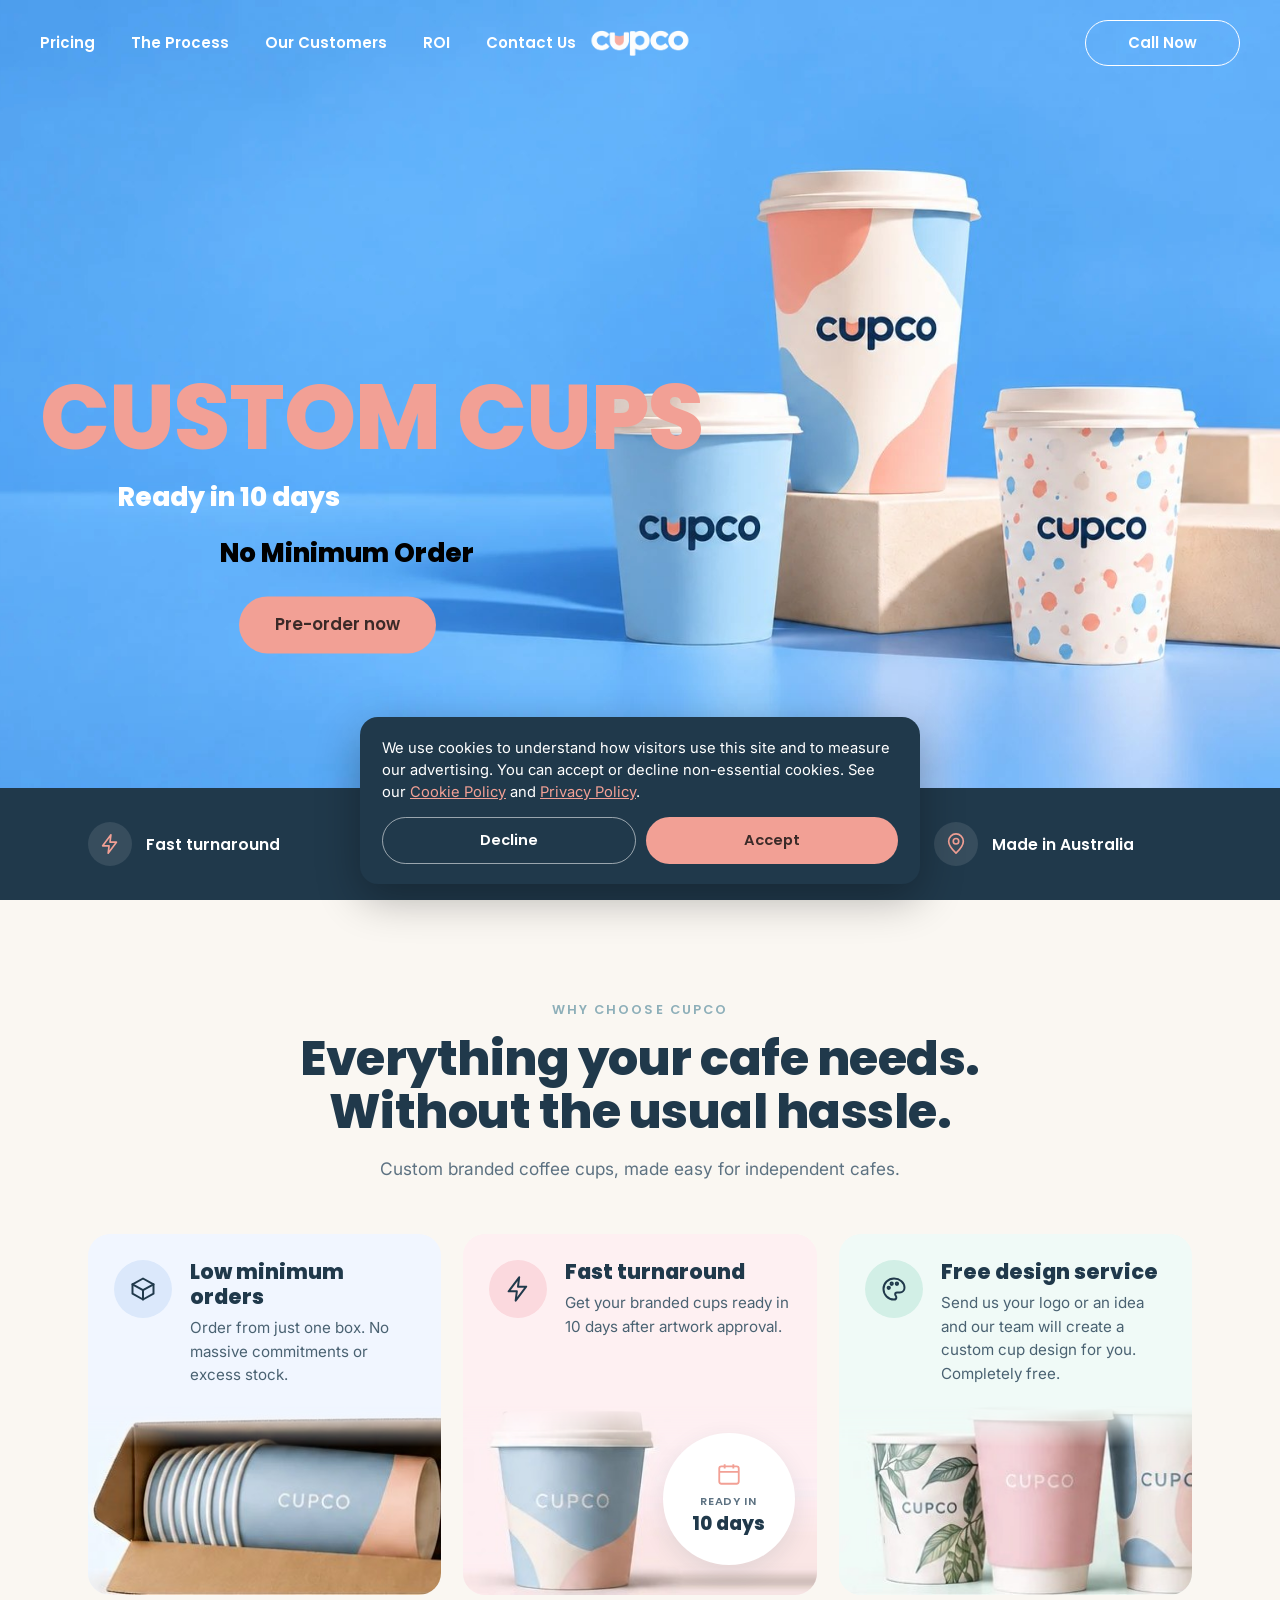
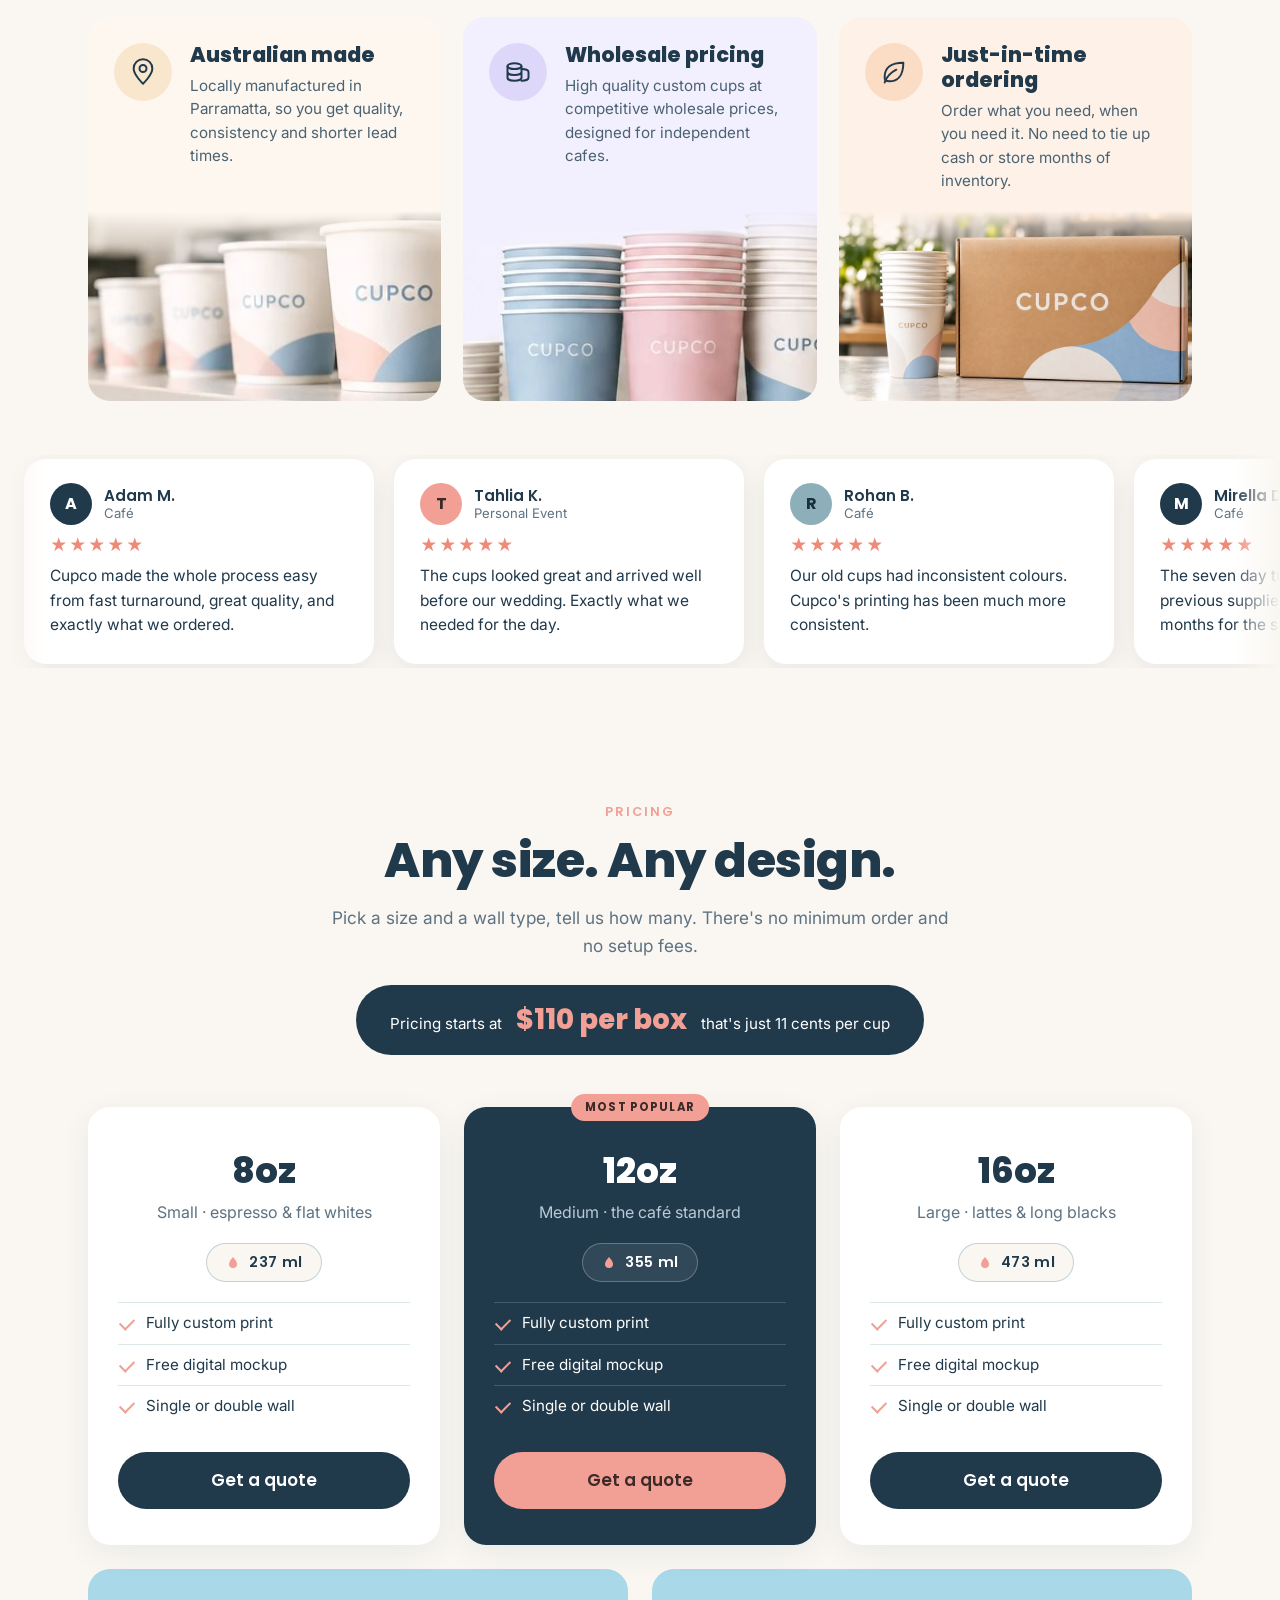
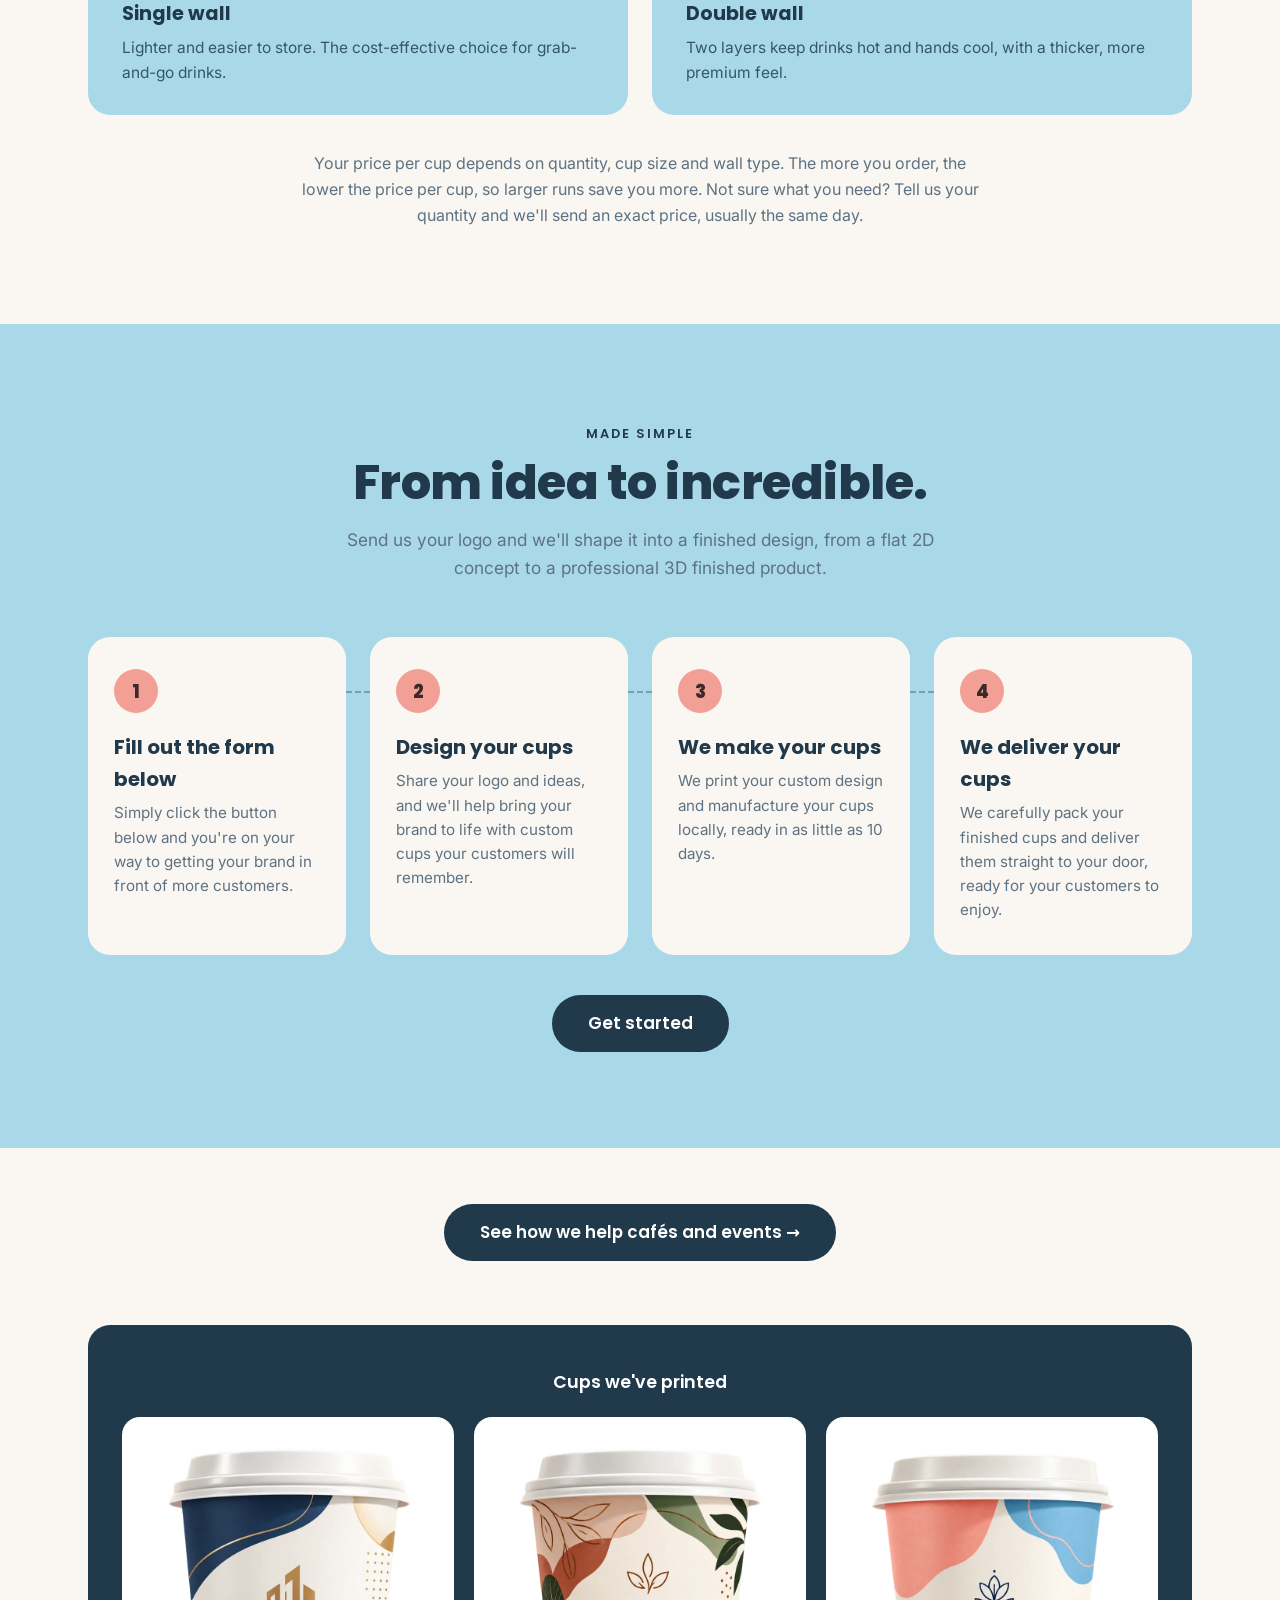
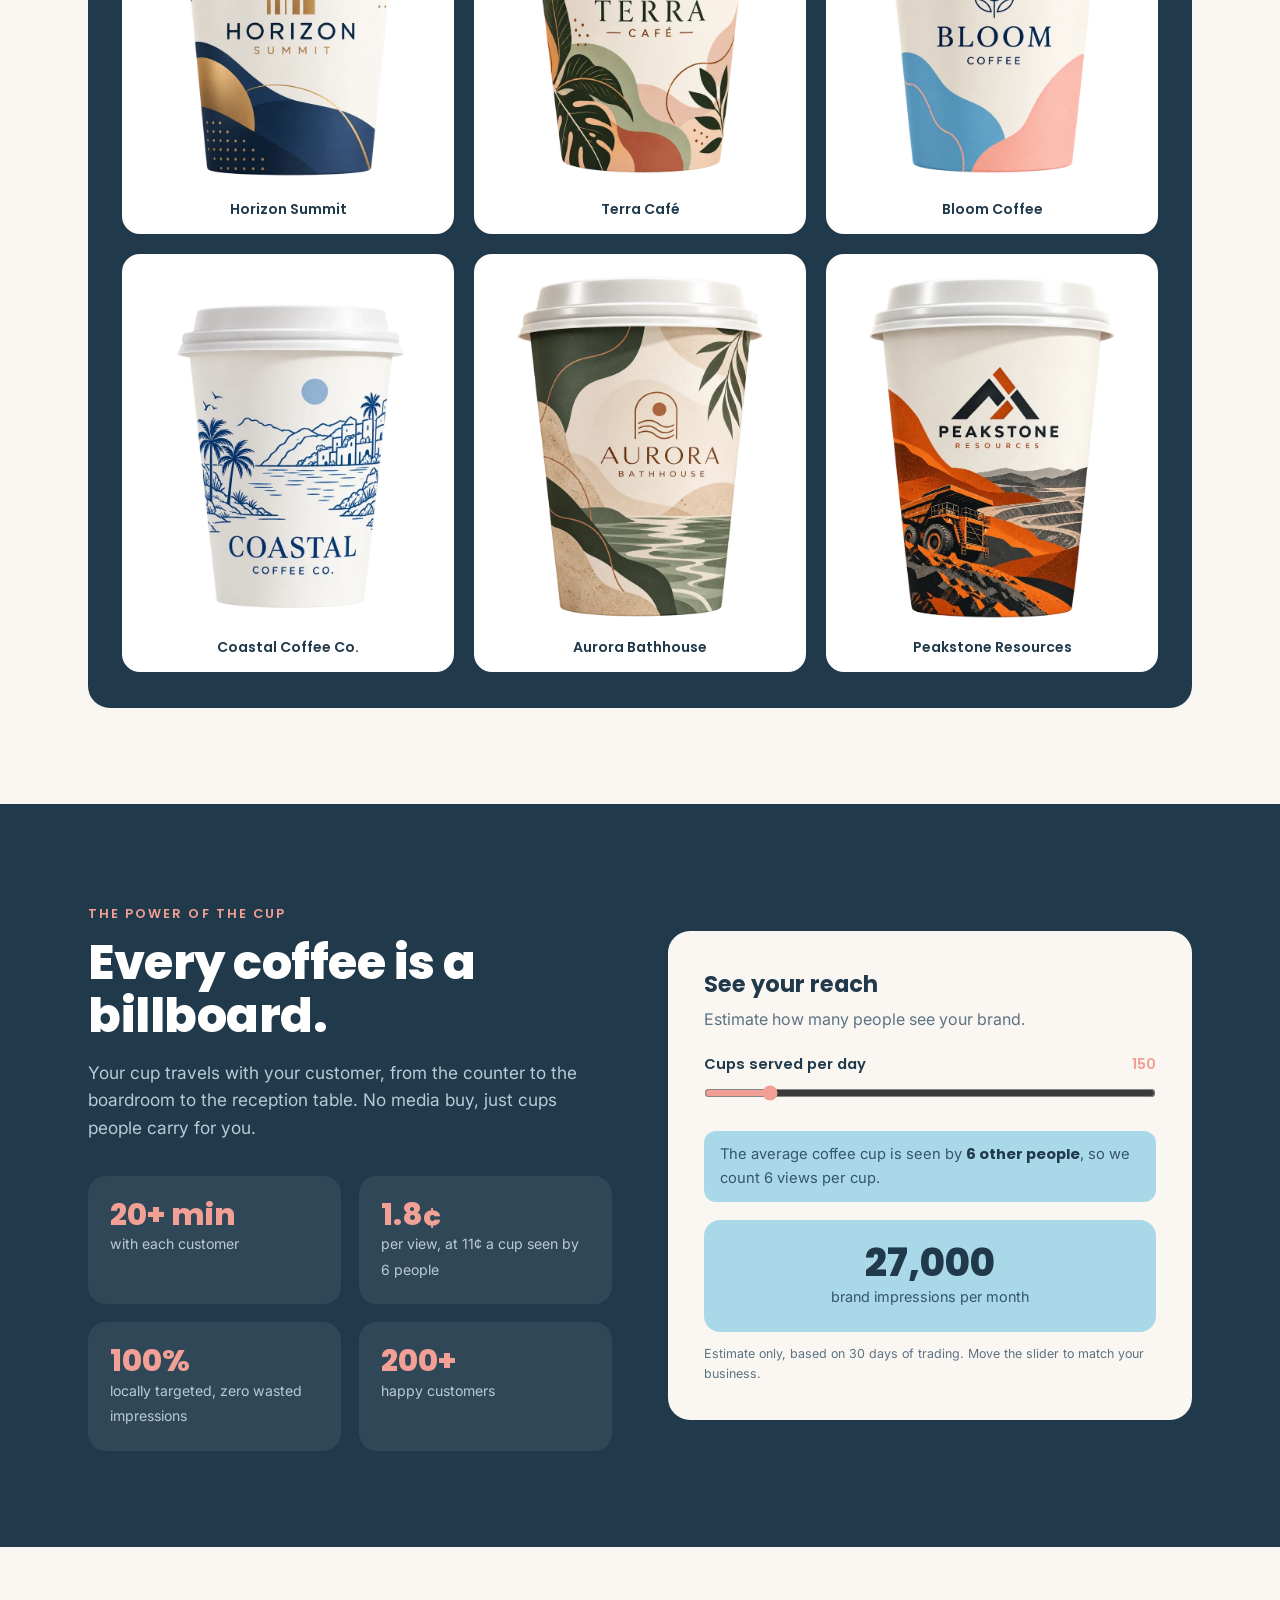
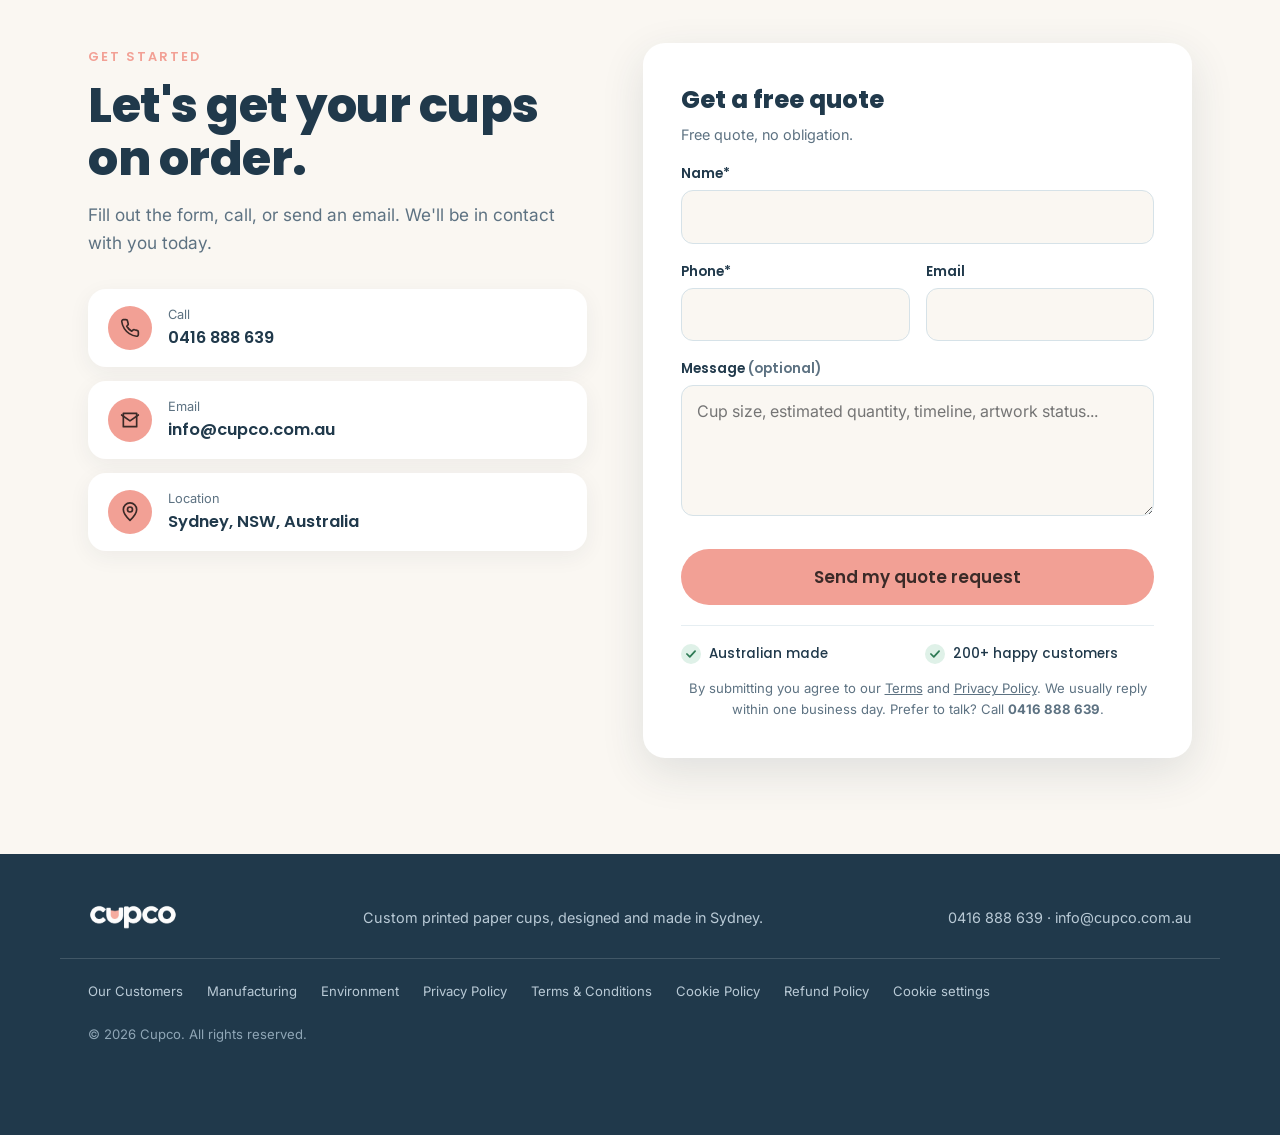
==== index.html @ 8019f703 "Move review strip above pricing; remove 'What our customers say' heading Co-Authored-By: Claude Sonn" ====
<!doctype html>
<html lang="en">
<head>
<meta charset="utf-8">
<meta name="viewport" content="width=device-width, initial-scale=1">
<title>Custom Printed Paper Cups Sydney | Cupco</title>
<meta name="description" content="Custom printed paper cups made in Sydney. Ready in 10 days, no minimum order, free digital mockups. Get a free quote today.">
<!-- TEMPORARY: staging. Remove this tag when LP.cupco.com.au goes live or the page will never appear in search. -->
<meta name="robots" content="noindex, nofollow">
<link rel="preconnect" href="https://fonts.googleapis.com">
<link rel="preconnect" href="https://fonts.gstatic.com" crossorigin>
<link href="https://fonts.googleapis.com/css2?family=Inter:wght@400;500;600&family=Poppins:wght@500;600;700;800&display=swap" rel="stylesheet">

<!-- Google tags: same two GA4 properties as the main landing page -->
<script async src="https://www.googletagmanager.com/gtag/js?id=G-Z2G205R46D"></script>
<script>
  window.dataLayer = window.dataLayer || [];
  function gtag(){dataLayer.push(arguments);}
  // Consent Mode: nothing is stored until the visitor accepts (see consent.js)
  gtag('consent','default',{analytics_storage:'denied',ad_storage:'denied',ad_user_data:'denied',ad_personalization:'denied',wait_for_update:500});
  gtag('js', new Date());
  gtag('config', 'G-Z2G205R46D');
  gtag('config', 'G-HHQ4EQKQFZ');
</script>

<style>
:root{
  --navy:#20394B; --powder:#A9D9E9; --coral:#F2A095; --ivory:#FAF7F2; --sand:#E8D4C1; --dusty:#8DAFB9;
  --blue:#58aef8; --ink:#20394B; --muted:#5d7282;
  --radius:22px; --wrap:1160px;
}
*{box-sizing:border-box;margin:0;padding:0}
html{scroll-behavior:smooth;scroll-padding-top:20px}
body{font-family:'Inter',system-ui,sans-serif;color:var(--ink);background:var(--ivory);line-height:1.6;-webkit-font-smoothing:antialiased}
h1,h2,h3,h4,.btn,.nav a{font-family:'Poppins',system-ui,sans-serif}
a{color:inherit;text-decoration:none}
img{max-width:100%;display:block}
.wrap{max-width:var(--wrap);margin:0 auto;padding:0 28px}
section{padding:96px 0}
.eyebrow{display:inline-block;font:600 .8rem 'Poppins',sans-serif;letter-spacing:.16em;text-transform:uppercase;color:var(--coral);margin-bottom:14px}
h2{font-weight:800;font-size:clamp(2rem,4vw,3rem);line-height:1.1;letter-spacing:-.5px}
.lead{color:var(--muted);font-size:1.08rem;max-width:620px;margin-top:16px}
.center{text-align:center}.center .lead{margin-left:auto;margin-right:auto}

.btn{display:inline-block;border-radius:999px;font-weight:600;font-size:1.05rem;padding:15px 36px;border:0;cursor:pointer;transition:transform .15s,background .15s,color .15s}
.btn:hover{transform:translateY(-2px)}
.btn-coral{background:var(--coral);color:#3b2a28}.btn-coral:hover{background:#f7b0a2}
.btn-navy{background:var(--navy);color:#fff}.btn-navy:hover{background:#2c4a60}
.btn-block{display:block;width:100%}

/* ---------- HERO ---------- */
.fold{min-height:100vh;min-height:100svh;display:flex;flex-direction:column}
.hero{position:relative;flex:1;min-height:480px;overflow:hidden;color:#fff;padding:0;
  background:url("assets/hero.jpg") right center/cover no-repeat,linear-gradient(180deg,#5aaff8,#6ebbfb)}
.nav{position:relative;z-index:2;display:grid;grid-template-columns:1fr auto 1fr;align-items:center;padding:20px 40px}
.nav-links{display:flex;gap:36px;font-weight:600;font-size:15px;white-space:nowrap}
.nav-links a:hover{opacity:.8}
.logo{display:block;height:34px}.logo img{height:100%}
.call{justify-self:end;border:1.5px solid #fff;border-radius:999px;padding:10px 42px;font-weight:600;font-size:15px;transition:background .2s,color .2s}
.call:hover{background:#fff;color:#3f95ea}
.copy{position:absolute;z-index:2;left:40px;top:50%;transform:translateY(-8%)}
.copy h1{font-weight:800;color:var(--coral);text-transform:uppercase;white-space:nowrap;font-size:clamp(48px,7.2vw,92px);line-height:1;letter-spacing:-1px}
.ready{margin:14px 0 0 78px;font-family:'Poppins';font-weight:800;font-size:clamp(20px,2.2vw,26px)}
.min{margin:14px 0 0 180px;font-family:'Poppins';font-weight:800;font-size:clamp(20px,2.2vw,26px);color:#000}
.hero .btn{margin:22px 0 0 199px}

/* ---------- TRUST STRIP ---------- */
.trust{background:var(--navy);color:#fff;padding:34px 0}
.trust-grid{display:grid;grid-template-columns:repeat(4,1fr);gap:24px}
.trust-item{display:flex;align-items:center;gap:14px;font:600 .98rem 'Poppins'}
.trust-item i{flex:none;width:44px;height:44px;border-radius:50%;background:rgba(255,255,255,.1);display:grid;place-items:center}
.trust-item svg{width:22px;height:22px;stroke:var(--coral);fill:none;stroke-width:1.8;stroke-linecap:round;stroke-linejoin:round}


/* ---------- WHY CUPCO ---------- */
#why{background:var(--ivory);padding-bottom:40px}
.why-grid{display:grid;grid-template-columns:repeat(3,1fr);gap:22px;margin-top:52px}
.why{border-radius:var(--radius);overflow:hidden;display:flex;flex-direction:column;background:var(--tint)}
.why-top{display:flex;gap:18px;align-items:flex-start;padding:26px 26px 18px}
.why-icon{flex:none;width:58px;height:58px;border-radius:50%;background:var(--dot);display:grid;place-items:center}
.why-icon svg{width:28px;height:28px;stroke:var(--navy);fill:none;stroke-width:1.7;stroke-linecap:round;stroke-linejoin:round}
.why h3{font-size:1.3rem;font-weight:800;line-height:1.2;margin-bottom:6px}
.why p{color:#4a6272;font-size:.95rem;line-height:1.55}
.why-img{margin-top:auto;position:relative;height:190px}
.why-img img{width:100%;height:100%;object-fit:cover;display:block;-webkit-mask-image:linear-gradient(#0000,#000 22%);mask-image:linear-gradient(#0000,#000 22%)}
.why-img.fast img{object-position:left bottom}
.why-badge{position:absolute;right:22px;bottom:30px;background:#fff;border-radius:50%;width:132px;height:132px;display:grid;place-content:center;text-align:center;font:600 .7rem 'Poppins';letter-spacing:.06em;text-transform:uppercase;color:var(--muted);box-shadow:0 8px 24px rgba(32,57,75,.1)}
.why-badge svg{width:26px;height:26px;stroke:var(--coral);fill:none;stroke-width:1.7;margin:0 auto 6px}
.why-badge b{display:block;font:800 1.15rem 'Poppins';color:var(--navy);letter-spacing:0;text-transform:none}
@media(max-width:1000px){.why-grid{grid-template-columns:1fr 1fr}}
@media(max-width:640px){.why-grid{grid-template-columns:1fr}}

/* ---------- PRICING ---------- */
#pricing{background:var(--ivory)}
.size-grid{display:grid;grid-template-columns:repeat(3,1fr);gap:24px;margin-top:52px}
.size-card{background:#fff;border-radius:var(--radius);padding:36px 30px;box-shadow:0 8px 30px rgba(32,57,75,.07);text-align:center;position:relative}
.size-card.pop{background:var(--navy);color:#fff}
.size-card.pop .muted{color:#b9cad6}
.badge{position:absolute;top:-13px;left:50%;transform:translateX(-50%);background:var(--coral);color:#3b2a28;font:700 .72rem 'Poppins';letter-spacing:.1em;text-transform:uppercase;padding:5px 14px;border-radius:99px}
.cap{display:inline-flex;align-items:center;gap:8px;margin-top:18px;padding:8px 18px;border-radius:99px;background:var(--ivory);border:1.5px solid rgba(141,175,185,.5)}
.cap svg{width:16px;height:16px;fill:var(--coral);stroke:none}
.cap b{font:600 .9rem 'Poppins';letter-spacing:.04em;color:var(--navy)}
.size-card.pop .cap{background:rgba(255,255,255,.08);border-color:rgba(255,255,255,.25)}.size-card.pop .cap b{color:#fff}
.size-card h3{font-size:2.2rem;font-weight:800}
.muted{color:var(--muted)}
.size-card ul{list-style:none;margin:20px 0 26px;text-align:left;font-size:.95rem}
.size-card li{padding:8px 0 8px 28px;position:relative;border-top:1px solid rgba(141,175,185,.3)}
.size-card li::before{content:"";position:absolute;left:2px;top:15px;width:12px;height:7px;border-left:2.5px solid var(--coral);border-bottom:2.5px solid var(--coral);transform:rotate(-45deg)}
.walls{display:grid;grid-template-columns:1fr 1fr;gap:24px;margin-top:24px}
.wall{background:var(--powder);border-radius:var(--radius);padding:30px 34px}
.wall h4{font-size:1.2rem;font-weight:700;margin-bottom:6px}
.wall p{color:#35566b;font-size:.97rem}
.price-note{margin:36px auto 0;text-align:center;max-width:680px}
.from{display:inline-flex;align-items:baseline;flex-wrap:wrap;justify-content:center;gap:6px 14px;margin-top:26px;background:var(--navy);color:#fff;border-radius:99px;padding:14px 34px;font-size:.95rem}
.from strong{font:800 1.7rem 'Poppins';color:var(--coral)}

/* ---------- PROCESS ---------- */
#process{background:var(--powder)}
#process .eyebrow{color:var(--navy)}
.steps{display:grid;grid-template-columns:repeat(4,1fr);gap:24px;margin-top:56px;counter-reset:s}
.step{background:var(--ivory);border-radius:var(--radius);padding:32px 26px;position:relative}
.step b{display:grid;place-items:center;width:44px;height:44px;border-radius:50%;background:var(--coral);color:#3b2a28;font:800 1.15rem 'Poppins';margin-bottom:18px}
.step h3{font-size:1.25rem;font-weight:700;margin-bottom:6px}
.step p{color:var(--muted);font-size:.95rem}
.step:not(:last-child)::after{content:"";position:absolute;right:-24px;top:54px;width:24px;border-top:2px dashed var(--navy);opacity:.35}

/* ---------- CUSTOMERS ---------- */
#customers{background:var(--ivory)}
.reviews{display:grid;grid-template-columns:repeat(3,1fr);gap:24px;margin-top:52px}
.review{background:#fff;border-radius:var(--radius);padding:30px;box-shadow:0 8px 30px rgba(32,57,75,.07);display:flex;flex-direction:column}
.stars{color:var(--coral);letter-spacing:3px;font-size:1.05rem;margin-bottom:12px}
.review blockquote{font-size:1rem;flex:1}
.who{display:flex;align-items:center;gap:12px;margin-top:22px}
.av{width:42px;height:42px;border-radius:50%;background:var(--powder);display:grid;place-items:center;font:700 .85rem 'Poppins'}
.who b{display:block;font:600 .95rem 'Poppins'}.who span{font-size:.82rem;color:var(--muted)}
.made{margin-top:64px;background:var(--navy);border-radius:var(--radius);padding:44px 34px 36px;color:#fff;text-align:center}
.made p{font:600 1.1rem 'Poppins';margin-bottom:22px}
.gallery{display:grid;grid-template-columns:repeat(3,1fr);gap:20px}
@media(max-width:900px){.gallery{grid-template-columns:1fr 1fr}}
.gallery figure{background:#fff;border-radius:18px;padding:18px 18px 14px;min-width:0}
.gallery img{width:100%;height:auto}
.gallery figcaption{color:var(--navy);font:600 .88rem 'Poppins';margin-top:8px}


/* ---------- REVIEW STRIP ---------- */
.rev{margin-top:0;overflow:hidden;padding:6px 0 34px}
.rev-window{-webkit-mask-image:linear-gradient(to right,transparent,#000 48px,#000 calc(100% - 48px),transparent);mask-image:linear-gradient(to right,transparent,#000 48px,#000 calc(100% - 48px),transparent)}
.rev-track{display:flex;gap:20px;width:max-content;padding:4px 24px;animation:rev-marquee 60s linear infinite}
.rev-window:hover .rev-track,.rev-window:focus-within .rev-track{animation-play-state:paused}
.rev-card{flex:none;width:clamp(270px,80vw,350px);margin:0;background:#fff;border-radius:var(--radius);padding:24px 26px 26px;box-shadow:0 8px 30px rgba(32,57,75,.08);display:flex;flex-direction:column}
.rev-head{display:flex;align-items:center;gap:12px;margin-bottom:12px}
.rev-avatar{flex:none;width:42px;height:42px;border-radius:50%;display:grid;place-items:center;font:700 1rem 'Poppins'}
.rev-name{font:600 .95rem 'Poppins';line-height:1.3}
.rev-sub{font-size:.82rem;color:var(--muted);line-height:1.3}
.rev-stars{color:#EE8B78;letter-spacing:2px;font-size:1.05rem;line-height:1;margin-bottom:10px}
.rev-quote{font-size:.97rem;line-height:1.6}
@keyframes rev-marquee{from{transform:translateX(0)}to{transform:translateX(-50%)}}
@media(prefers-reduced-motion:reduce){.rev-track{animation:none;width:auto;overflow-x:auto}.rev-window{-webkit-mask-image:none;mask-image:none}}

/* ---------- ROI ---------- */
#roi{background:var(--navy);color:#fff}
#roi .lead{color:#b9cad6}
.roi-grid{display:grid;grid-template-columns:1fr 1fr;gap:56px;align-items:center}
.stats{display:grid;grid-template-columns:1fr 1fr;gap:18px;margin-top:34px}
.stat{background:rgba(255,255,255,.07);border-radius:18px;padding:22px}
.stat strong{display:block;font:800 1.9rem 'Poppins';color:var(--coral);line-height:1.1}
.stat span{font-size:.88rem;color:#b9cad6}
.src{margin-top:16px;font-size:.78rem;color:#b9cad6}
.calc{background:var(--ivory);color:var(--ink);border-radius:var(--radius);padding:36px}
.calc h3{font-size:1.4rem;font-weight:700;margin-bottom:4px}
.calc label{display:flex;justify-content:space-between;font:600 .92rem 'Poppins';margin:22px 0 8px}
.calc output{color:var(--coral)}
.calc input[type=range]{width:100%;accent-color:var(--coral)}
.seen-note{margin-top:22px;font-size:.92rem;background:var(--powder);border-radius:12px;padding:12px 16px;color:#35566b}.seen-note b{font-family:'Poppins';color:var(--navy)}
.result{margin-top:18px;background:var(--powder);border-radius:16px;padding:22px;text-align:center}
.result strong{display:block;font:800 2.4rem 'Poppins';line-height:1.1}
.result span{font-size:.9rem;color:#35566b}
.fine{font-size:.78rem;color:var(--muted);margin-top:12px}

/* ---------- CONTACT ---------- */
#contact{background:var(--ivory)}
.contact-grid{display:grid;grid-template-columns:1fr 1.1fr;gap:56px;align-items:start}
.methods{margin-top:32px;display:grid;gap:14px}
.method{display:flex;align-items:center;gap:16px;background:#fff;border-radius:18px;padding:16px 20px;box-shadow:0 6px 22px rgba(32,57,75,.06)}
.method i{flex:none;width:44px;height:44px;border-radius:50%;background:var(--coral);display:grid;place-items:center}
.method svg{width:20px;height:20px;stroke:#3b2a28;fill:none;stroke-width:2;stroke-linecap:round;stroke-linejoin:round}
.method small{display:block;color:var(--muted);font-size:.8rem}.method b{font:600 1.02rem 'Poppins'}
.form-card{background:#fff;border-radius:var(--radius);padding:38px;box-shadow:0 14px 44px rgba(32,57,75,.12)}
.form-card h3{font-size:1.5rem;font-weight:800;margin-bottom:4px}
.row{display:grid;grid-template-columns:1fr 1fr;gap:16px}
.field{margin-top:18px}
.field>label{display:block;font:600 .85rem 'Poppins';margin-bottom:6px}
.field input[type=text],.field input[type=tel],.field input[type=email],.field textarea{width:100%;font:inherit;font-size:16px;padding:13px 15px;border:1.5px solid #d6e2e8;border-radius:12px;background:var(--ivory);color:var(--ink)}
.field input:focus,.field textarea:focus{outline:0;border-color:var(--blue);background:#fff}
.field.error input,.field.error textarea{border-color:#d9534f}
.err{display:none;color:#d9534f;font-size:.8rem;margin-top:4px}.field.error .err{display:block}
.pills{display:flex;flex-wrap:wrap;gap:10px}
.pills label{cursor:pointer}
.pills input{position:absolute;opacity:0}
.pills span{display:block;padding:10px 18px;border:1.5px solid #d6e2e8;border-radius:99px;font:500 .9rem 'Poppins';transition:.15s}
.pills input:checked+span{background:var(--navy);border-color:var(--navy);color:#fff}
.pills input:focus-visible+span{outline:2px solid var(--blue)}
.form-card .btn{margin-top:26px}
.badges{list-style:none;display:grid;grid-template-columns:1fr 1fr;gap:10px 14px;margin-top:20px;padding-top:18px;border-top:1px solid #e6eef2;font:500 .84rem 'Poppins'}
.badges li{display:flex;align-items:center;gap:8px;color:var(--navy)}
.badges svg{flex:none;width:20px;height:20px;padding:3px;border-radius:50%;background:#dff1e8;stroke:#2f7a55;fill:none;stroke-width:3;stroke-linecap:round;stroke-linejoin:round}
@media(max-width:400px){.badges{grid-template-columns:1fr}}
.msg{display:none;color:#d9534f;font-size:.88rem;margin-top:12px}.msg.show{display:block}
.note{font-size:.82rem;color:var(--muted);margin-top:14px;text-align:center}
.success{display:none;text-align:center;padding:34px 0}.success.show{display:block}
.success h3{font-size:1.6rem;margin-bottom:8px}

/* ---------- FOOTER ---------- */
footer{background:var(--navy);color:#b9cad6;padding:48px 0 90px;font-size:.9rem}
.foot{display:flex;justify-content:space-between;align-items:center;gap:24px;flex-wrap:wrap}
footer img{height:30px}
.copy-line{margin-top:22px;font-size:.82rem;color:#8fa6b6}
.legal{margin-top:26px;padding-top:22px;border-top:1px solid rgba(255,255,255,.15);display:flex;flex-wrap:wrap;gap:8px 24px;font-size:.82rem}
footer a:hover{color:#fff}
.sticky{display:none}

/* ---------- RESPONSIVE ---------- */
@media(max-width:1000px){
  .steps{grid-template-columns:1fr 1fr}.step::after{display:none!important}
  .roi-grid,.contact-grid{grid-template-columns:1fr;gap:40px}
  .reviews,.size-grid{grid-template-columns:1fr}
}
@media(max-width:900px){
  .nav{grid-template-columns:auto 1fr auto;padding:16px 20px;gap:12px}
  .nav-links{display:none}.call{grid-column:3;padding:9px 24px}
  .hero{background-position:70% bottom;background-size:auto 55%,cover;background-image:url("assets/hero.jpg"),linear-gradient(180deg,#5aaff8,#6ebbfb);background-repeat:no-repeat}
  .copy{left:20px;right:20px;top:110px;transform:none}
  .copy h1{font-size:clamp(40px,12.5vw,70px)}
  .ready,.min,.hero .btn{margin-left:0}
}
@media(max-width:640px){
  .fold{min-height:calc(100svh - 64px)}
  section{padding:68px 0}.wrap{padding:0 20px}
  .walls,.row,.steps,.stats{grid-template-columns:1fr}
  .trust{padding:16px 0}.trust-grid{grid-template-columns:1fr 1fr;gap:12px 10px}.trust-item{font-size:.78rem;gap:8px}.trust-item i{width:34px;height:34px}.trust-item svg{width:17px;height:17px}
  .form-card{padding:26px 20px}
  .sticky{display:flex;position:fixed;left:0;right:0;bottom:0;z-index:20;gap:10px;padding:10px 14px;background:#fff;box-shadow:0 -6px 24px rgba(32,57,75,.15)}
  .sticky a{flex:1;text-align:center;padding:13px;border-radius:99px;font:600 .95rem 'Poppins'}
  .sticky .a{background:var(--navy);color:#fff}.sticky .b{background:var(--coral);color:#3b2a28}
}
</style>
</head>
<body>

<div class="fold">
<header class="hero">
  <nav class="nav">
    <div class="nav-links">
      <a href="#pricing">Pricing</a>
      <a href="#process">The Process</a>
      <a href="our-customers.html">Our Customers</a>
      <a href="#roi">ROI</a>
      <a href="#contact">Contact Us</a>
    </div>
    <a class="logo" href="#" aria-label="Cupco"><img src="assets/logo-white.png" alt="Cupco"></a>
    <a class="call" href="tel:+61416888639">Call Now</a>
  </nav>
  <div class="copy">
    <h1>Custom Cups</h1>
    <p class="ready">Ready in 10 days</p>
    <p class="min">No Minimum Order</p>
    <a class="btn btn-coral" href="#contact">Pre-order now</a>
  </div>
</header>

<div class="trust">
  <div class="wrap trust-grid">
    <div class="trust-item"><i><svg viewBox="0 0 24 24"><path d="M13 2 4 14h7l-1 8 9-12h-7z"/></svg></i>Fast turnaround</div>
    <div class="trust-item"><i><svg viewBox="0 0 24 24"><path d="m17 3 4 4L7 21H3v-4z"/></svg></i>Free design support</div>
    <div class="trust-item"><i><svg viewBox="0 0 24 24"><path d="M21 8 12 3 3 8v8l9 5 9-5z"/><path d="m3 8 9 5 9-5M12 13v8"/></svg></i>No minimum order</div>
    <div class="trust-item"><i><svg viewBox="0 0 24 24"><path d="M12 22s8-7.5 8-13a8 8 0 1 0-16 0c0 5.5 8 13 8 13Z"/><circle cx="12" cy="9" r="3"/></svg></i>Made in Australia</div>
  </div>
</div>
</div>

<!-- WHY CUPCO -->
<section id="why">
  <div class="wrap">
    <div class="center">
      <span class="eyebrow" style="color:var(--dusty)">Why choose Cupco</span>
      <h2>Everything your cafe needs.<br>Without the usual hassle.</h2>
      <p class="lead">Custom branded coffee cups, made easy for independent cafes.</p>
    </div>
    <div class="why-grid">
      <div class="why" style="--tint:#f1f6ff;--dot:#dbe8fb">
        <div class="why-top"><div class="why-icon"><svg viewBox="0 0 24 24"><path d="M21 8 12 3 3 8v8l9 5 9-5z"/><path d="m3 8 9 5 9-5M12 13v8"/></svg></div><div><h3>Low minimum orders</h3><p>Order from just one box. No massive commitments or excess stock.</p></div></div>
        <div class="why-img"><img src="assets/why-minimum.jpg" alt="" loading="lazy"></div>
      </div>
      <div class="why" style="--tint:#fef0f2;--dot:#fbd9de">
        <div class="why-top"><div class="why-icon"><svg viewBox="0 0 24 24"><path d="M13 2 4 14h7l-1 8 9-12h-7z"/></svg></div><div><h3>Fast turnaround</h3><p>Get your branded cups ready in 10 days after artwork approval.</p></div></div>
        <div class="why-img fast"><img src="assets/why-fast.jpg" alt="" loading="lazy"><div class="why-badge"><svg viewBox="0 0 24 24"><rect x="3" y="5" width="18" height="16" rx="2"/><path d="M3 10h18M8 3v4M16 3v4"/></svg>Ready in<b>10 days</b></div></div>
      </div>
      <div class="why" style="--tint:#f0faf7;--dot:#d2efe6">
        <div class="why-top"><div class="why-icon"><svg viewBox="0 0 24 24"><path d="M12 3a9 9 0 1 0 0 18c1.4 0 2-.9 2-1.8 0-1.2-1-1.6-1-2.7 0-.9.7-1.5 1.6-1.5H17a4 4 0 0 0 4-4C21 6.6 17 3 12 3z"/><circle cx="7.5" cy="11" r="1"/><circle cx="10" cy="7.5" r="1"/><circle cx="14.5" cy="7.5" r="1"/></svg></div><div><h3>Free design service</h3><p>Send us your logo or an idea and our team will create a custom cup design for you. Completely free.</p></div></div>
        <div class="why-img"><img src="assets/why-design.jpg" alt="" loading="lazy"></div>
      </div>
      <div class="why" style="--tint:#fdf7f0;--dot:#f8e7cc">
        <div class="why-top"><div class="why-icon"><svg viewBox="0 0 24 24"><path d="M12 22s8-7.5 8-13a8 8 0 1 0-16 0c0 5.5 8 13 8 13Z"/><circle cx="12" cy="9" r="3"/></svg></div><div><h3>Australian made</h3><p>Locally manufactured in Parramatta, so you get quality, consistency and shorter lead times.</p></div></div>
        <div class="why-img"><img src="assets/why-aus.jpg" alt="" loading="lazy"></div>
      </div>
      <div class="why" style="--tint:#f2f0fe;--dot:#ddd8fa">
        <div class="why-top"><div class="why-icon"><svg viewBox="0 0 24 24"><ellipse cx="9" cy="7" rx="6" ry="2.5"/><path d="M3 7v5c0 1.4 2.7 2.5 6 2.5s6-1.1 6-2.5V7M3 12v5c0 1.4 2.7 2.5 6 2.5s6-1.1 6-2.5v-5"/><path d="M15 9.5c3.3 0 6 1.1 6 2.5v5c0 1.4-2.7 2.5-6 2.5"/></svg></div><div><h3>Wholesale pricing</h3><p>High quality custom cups at competitive wholesale prices, designed for independent cafes.</p></div></div>
        <div class="why-img"><img src="assets/why-wholesale.jpg" alt="" loading="lazy"></div>
      </div>
      <div class="why" style="--tint:#fef2e8;--dot:#fbdcc4">
        <div class="why-top"><div class="why-icon"><svg viewBox="0 0 24 24"><path d="M20 4C9 4 4 9 4 16c0 2 .5 3 .5 3S6 20 8 20c7 0 12-5 12-16z"/><path d="M4 21c2-6 6-9 10-11"/></svg></div><div><h3>Just-in-time ordering</h3><p>Order what you need, when you need it. No need to tie up cash or store months of inventory.</p></div></div>
        <div class="why-img"><img src="assets/why-jit.jpg" alt="" loading="lazy"></div>
      </div>
    </div>
  </div>
</section>

<!-- REVIEWS -->
<section id="reviews" aria-label="Customer reviews" style="padding:8px 0 0">
  <div class="rev" role="region" aria-label="Customer reviews">
    <div class="rev-window">
      <div class="rev-track">
      <figure class="rev-card">
        <div class="rev-head"><span class="rev-avatar" style="background:#20394B;color:#fff">A</span><div><p class="rev-name">Adam M.</p><p class="rev-sub">Café</p></div></div>
        <p class="rev-stars" aria-label="Rated 5 out of 5"><span>&#9733;</span><span>&#9733;</span><span>&#9733;</span><span>&#9733;</span><span>&#9733;</span></p>
        <blockquote class="rev-quote">Cupco made the whole process easy from fast turnaround, great quality, and exactly what we ordered.</blockquote>
      </figure>
      <figure class="rev-card">
        <div class="rev-head"><span class="rev-avatar" style="background:#F2A095;color:#3b2a28">T</span><div><p class="rev-name">Tahlia K.</p><p class="rev-sub">Personal Event</p></div></div>
        <p class="rev-stars" aria-label="Rated 5 out of 5"><span>&#9733;</span><span>&#9733;</span><span>&#9733;</span><span>&#9733;</span><span>&#9733;</span></p>
        <blockquote class="rev-quote">The cups looked great and arrived well before our wedding. Exactly what we needed for the day.</blockquote>
      </figure>
      <figure class="rev-card">
        <div class="rev-head"><span class="rev-avatar" style="background:#8DAFB9;color:#17303f">R</span><div><p class="rev-name">Rohan B.</p><p class="rev-sub">Café</p></div></div>
        <p class="rev-stars" aria-label="Rated 5 out of 5"><span>&#9733;</span><span>&#9733;</span><span>&#9733;</span><span>&#9733;</span><span>&#9733;</span></p>
        <blockquote class="rev-quote">Our old cups had inconsistent colours. Cupco's printing has been much more consistent.</blockquote>
      </figure>
      <figure class="rev-card">
        <div class="rev-head"><span class="rev-avatar" style="background:#20394B;color:#fff">M</span><div><p class="rev-name">Mirella D.</p><p class="rev-sub">Café</p></div></div>
        <p class="rev-stars" aria-label="Rated 5 out of 5"><span>&#9733;</span><span>&#9733;</span><span>&#9733;</span><span>&#9733;</span><span>&#9733;</span></p>
        <blockquote class="rev-quote">The seven day turnaround saved us. Our previous supplier quoted nearly three months for the same job.</blockquote>
      </figure>
      <figure class="rev-card">
        <div class="rev-head"><span class="rev-avatar" style="background:#F2A095;color:#3b2a28">D</span><div><p class="rev-name">Declan M.</p><p class="rev-sub">Promotional Event</p></div></div>
        <p class="rev-stars" aria-label="Rated 5 out of 5"><span>&#9733;</span><span>&#9733;</span><span>&#9733;</span><span>&#9733;</span><span>&#9733;</span></p>
        <blockquote class="rev-quote">We needed branded cups quickly for a launch. Cupco delivered on time and made the whole process easy.</blockquote>
      </figure>
      <figure class="rev-card">
        <div class="rev-head"><span class="rev-avatar" style="background:#8DAFB9;color:#17303f">G</span><div><p class="rev-name">Georgia V.</p><p class="rev-sub">Café</p></div></div>
        <p class="rev-stars" aria-label="Rated 5 out of 5"><span>&#9733;</span><span>&#9733;</span><span>&#9733;</span><span>&#9733;</span><span>&#9733;</span></p>
        <blockquote class="rev-quote">The low minimum order meant we could test our new branding without committing to a huge quantity.</blockquote>
      </figure>
      <!-- duplicate set keeps the loop seamless: update both copies together -->
      <figure class="rev-card" aria-hidden="true">
        <div class="rev-head"><span class="rev-avatar" style="background:#20394B;color:#fff">A</span><div><p class="rev-name">Adam M.</p><p class="rev-sub">Café</p></div></div>
        <p class="rev-stars" aria-label="Rated 5 out of 5"><span>&#9733;</span><span>&#9733;</span><span>&#9733;</span><span>&#9733;</span><span>&#9733;</span></p>
        <blockquote class="rev-quote">Cupco made the whole process easy from fast turnaround, great quality, and exactly what we ordered.</blockquote>
      </figure>
      <figure class="rev-card" aria-hidden="true">
        <div class="rev-head"><span class="rev-avatar" style="background:#F2A095;color:#3b2a28">T</span><div><p class="rev-name">Tahlia K.</p><p class="rev-sub">Personal Event</p></div></div>
        <p class="rev-stars" aria-label="Rated 5 out of 5"><span>&#9733;</span><span>&#9733;</span><span>&#9733;</span><span>&#9733;</span><span>&#9733;</span></p>
        <blockquote class="rev-quote">The cups looked great and arrived well before our wedding. Exactly what we needed for the day.</blockquote>
      </figure>
      <figure class="rev-card" aria-hidden="true">
        <div class="rev-head"><span class="rev-avatar" style="background:#8DAFB9;color:#17303f">R</span><div><p class="rev-name">Rohan B.</p><p class="rev-sub">Café</p></div></div>
        <p class="rev-stars" aria-label="Rated 5 out of 5"><span>&#9733;</span><span>&#9733;</span><span>&#9733;</span><span>&#9733;</span><span>&#9733;</span></p>
        <blockquote class="rev-quote">Our old cups had inconsistent colours. Cupco's printing has been much more consistent.</blockquote>
      </figure>
      <figure class="rev-card" aria-hidden="true">
        <div class="rev-head"><span class="rev-avatar" style="background:#20394B;color:#fff">M</span><div><p class="rev-name">Mirella D.</p><p class="rev-sub">Café</p></div></div>
        <p class="rev-stars" aria-label="Rated 5 out of 5"><span>&#9733;</span><span>&#9733;</span><span>&#9733;</span><span>&#9733;</span><span>&#9733;</span></p>
        <blockquote class="rev-quote">The seven day turnaround saved us. Our previous supplier quoted nearly three months for the same job.</blockquote>
      </figure>
      <figure class="rev-card" aria-hidden="true">
        <div class="rev-head"><span class="rev-avatar" style="background:#F2A095;color:#3b2a28">D</span><div><p class="rev-name">Declan M.</p><p class="rev-sub">Promotional Event</p></div></div>
        <p class="rev-stars" aria-label="Rated 5 out of 5"><span>&#9733;</span><span>&#9733;</span><span>&#9733;</span><span>&#9733;</span><span>&#9733;</span></p>
        <blockquote class="rev-quote">We needed branded cups quickly for a launch. Cupco delivered on time and made the whole process easy.</blockquote>
      </figure>
      <figure class="rev-card" aria-hidden="true">
        <div class="rev-head"><span class="rev-avatar" style="background:#8DAFB9;color:#17303f">G</span><div><p class="rev-name">Georgia V.</p><p class="rev-sub">Café</p></div></div>
        <p class="rev-stars" aria-label="Rated 5 out of 5"><span>&#9733;</span><span>&#9733;</span><span>&#9733;</span><span>&#9733;</span><span>&#9733;</span></p>
        <blockquote class="rev-quote">The low minimum order meant we could test our new branding without committing to a huge quantity.</blockquote>
      </figure>
      </div>
    </div>
  </div>
</section>

<!-- PRICING -->
<section id="pricing">
  <div class="wrap">
    <div class="center">
      <span class="eyebrow">Pricing</span>
      <h2>Any size. Any design.</h2>
      <p class="lead">Pick a size and a wall type, tell us how many. There's no minimum order and no setup fees.</p>
      <div class="from"><span>Pricing starts at</span><strong>$110 per box</strong><span>that's just 11 cents per cup</span></div>
    </div>

    <div class="size-grid">
      <div class="size-card">
        <h3>8oz</h3><p class="muted">Small · espresso &amp; flat whites</p>
        <div class="cap" aria-label="237 ml capacity"><svg viewBox="0 0 24 24"><path d="M12 3s6 6.2 6 10.5A6 6 0 0 1 6 13.5C6 9.2 12 3 12 3z"/></svg><b>237 ml</b></div>
        <ul><li>Fully custom print</li><li>Free digital mockup</li><li>Single or double wall</li></ul>
        <a class="btn btn-navy btn-block" href="#contact" data-size="8oz">Get a quote</a>
      </div>
      <div class="size-card pop">
        <span class="badge">Most popular</span>
        <h3>12oz</h3><p class="muted">Medium · the café standard</p>
        <div class="cap" aria-label="355 ml capacity"><svg viewBox="0 0 24 24"><path d="M12 3s6 6.2 6 10.5A6 6 0 0 1 6 13.5C6 9.2 12 3 12 3z"/></svg><b>355 ml</b></div>
        <ul><li>Fully custom print</li><li>Free digital mockup</li><li>Single or double wall</li></ul>
        <a class="btn btn-coral btn-block" href="#contact" data-size="12oz">Get a quote</a>
      </div>
      <div class="size-card">
        <h3>16oz</h3><p class="muted">Large · lattes &amp; long blacks</p>
        <div class="cap" aria-label="473 ml capacity"><svg viewBox="0 0 24 24"><path d="M12 3s6 6.2 6 10.5A6 6 0 0 1 6 13.5C6 9.2 12 3 12 3z"/></svg><b>473 ml</b></div>
        <ul><li>Fully custom print</li><li>Free digital mockup</li><li>Single or double wall</li></ul>
        <a class="btn btn-navy btn-block" href="#contact" data-size="16oz">Get a quote</a>
      </div>
    </div>

    <div class="walls">
      <div class="wall"><h4>Single wall</h4><p>Lighter and easier to store. The cost-effective choice for grab-and-go drinks.</p></div>
      <div class="wall"><h4>Double wall</h4><p>Two layers keep drinks hot and hands cool, with a thicker, more premium feel.</p></div>
    </div>
    <p class="price-note muted">Your price per cup depends on quantity, cup size and wall type. The more you order, the lower the price per cup, so larger runs save you more. Not sure what you need? Tell us your quantity and we'll send an exact price, usually the same day.</p>
  </div>
</section>

<!-- PROCESS -->
<section id="process">
  <div class="wrap">
    <div class="center">
      <span class="eyebrow">Made simple</span>
      <h2>From idea to incredible.</h2>
      <p class="lead">Send us your logo and we'll shape it into a finished design, from a flat 2D concept to a professional 3D finished product.</p>
    </div>
    <div class="steps">
      <div class="step"><b>1</b><h3>Fill out the form below</h3><p>Simply click the button below and you're on your way to getting your brand in front of more customers.</p></div>
      <div class="step"><b>2</b><h3>Design your cups</h3><p>Share your logo and ideas, and we'll help bring your brand to life with custom cups your customers will remember.</p></div>
      <div class="step"><b>3</b><h3>We make your cups</h3><p>We print your custom design and manufacture your cups locally, ready in as little as 10 days.</p></div>
      <div class="step"><b>4</b><h3>We deliver your cups</h3><p>We carefully pack your finished cups and deliver them straight to your door, ready for your customers to enjoy.</p></div>
    </div>
    <p class="center" style="margin-top:40px"><a class="btn btn-navy" href="#contact">Get started</a></p>
  
  </div>
</section>

<!-- CUSTOMERS -->
<section id="customers" style="padding-top:56px">
  <div class="wrap">
    <p class="center"><a class="btn btn-navy" href="our-customers.html">See how we help cafés and events &rarr;</a></p>
    <div class="made">
      <p>Cups we've printed</p>
      <div class="gallery">
        <figure><img src="assets/example-horizon.webp" alt="Navy and gold custom printed cup for Horizon Summit" loading="lazy"><figcaption>Horizon Summit</figcaption></figure>
        <figure><img src="assets/example-terra.webp" alt="Botanical custom printed cup for Terra Café" loading="lazy"><figcaption>Terra Café</figcaption></figure>
        <figure><img src="assets/example-bloom.webp" alt="Coral and blue custom printed cup for Bloom Coffee" loading="lazy"><figcaption>Bloom Coffee</figcaption></figure>
        <figure><img src="assets/example-coastal.webp" alt="Custom printed white cup with a blue coastal illustration for Coastal Coffee Co." loading="lazy"><figcaption>Coastal Coffee Co.</figcaption></figure>
        <figure><img src="assets/example-aurora.webp" alt="Green and sand custom printed cup for Aurora Bathhouse" loading="lazy"><figcaption>Aurora Bathhouse</figcaption></figure>
        <figure><img src="assets/example-peakstone.webp" alt="Orange mining landscape custom printed cup for Peakstone Resources" loading="lazy"><figcaption>Peakstone Resources</figcaption></figure>
      </div>
    </div>
  </div>
</section>

<!-- ROI -->
<section id="roi">
  <div class="wrap roi-grid">
    <div>
      <span class="eyebrow">The power of the cup</span>
      <h2>Every coffee is a billboard.</h2>
      <p class="lead">Your cup travels with your customer, from the counter to the boardroom to the reception table. No media buy, just cups people carry for you.</p>
      <div class="stats">
        <div class="stat"><strong>20+ min</strong><span>with each customer</span></div>
        <div class="stat"><strong>1.8¢</strong><span>per view, at 11¢ a cup seen by 6 people</span></div>
        <div class="stat"><strong>100%</strong><span>locally targeted, zero wasted impressions</span></div>
        <div class="stat"><strong>200+</strong><span>happy customers</span></div>
      </div>
    </div>
    <div class="calc">
      <h3>See your reach</h3>
      <p class="muted">Estimate how many people see your brand.</p>
      <label for="cpd">Cups served per day <output id="cpdO">150</output></label>
      <input id="cpd" type="range" min="20" max="1000" step="10" value="150">
      <p class="seen-note">The average coffee cup is seen by <b>6 other people</b>, so we count 6 views per cup.</p>
      <div class="result"><strong id="reach">0</strong><span>brand impressions per month</span></div>
      <p class="fine">Estimate only, based on 30 days of trading. Move the slider to match your business.</p>
    </div>
  </div>
</section>

<!-- CONTACT -->
<section id="contact">
  <div class="wrap contact-grid">
    <div>
      <span class="eyebrow">Get started</span>
      <h2>Let's get your cups on order.</h2>
      <p class="lead">Fill out the form, call, or send an email. We'll be in contact with you today.</p>
      <div class="methods">
        <a class="method" href="tel:+61416888639"><i><svg viewBox="0 0 24 24"><path d="M22 16.9v3a2 2 0 0 1-2.2 2 19.8 19.8 0 0 1-8.6-3.1 19.5 19.5 0 0 1-6-6A19.8 19.8 0 0 1 2.1 4.2 2 2 0 0 1 4.1 2h3a2 2 0 0 1 2 1.7c.1 1 .4 1.9.7 2.8a2 2 0 0 1-.5 2.1L8.1 9.9a16 16 0 0 0 6 6l1.3-1.3a2 2 0 0 1 2.1-.4c.9.3 1.8.6 2.8.7a2 2 0 0 1 1.7 2z"/></svg></i><span><small>Call</small><b>0416 888 639</b></span></a>
        <a class="method" href="mailto:info@cupco.com.au"><i><svg viewBox="0 0 24 24"><path d="M4 4h16v16H4z"/><path d="m22 6-10 7L2 6"/></svg></i><span><small>Email</small><b>info@cupco.com.au</b></span></a>
        <div class="method"><i><svg viewBox="0 0 24 24"><path d="M12 22s8-7.5 8-13a8 8 0 1 0-16 0c0 5.5 8 13 8 13Z"/><circle cx="12" cy="9" r="3"/></svg></i><span><small>Location</small><b>Sydney, NSW, Australia</b></span></div>
      </div>
    </div>

    <div class="form-card">
      <form id="quoteForm" novalidate>
        <h3>Get a free quote</h3>
        <p class="muted" style="font-size:.9rem">Free quote, no obligation.</p>
        <div class="field"><label for="fullName">Name*</label><input type="text" id="fullName" name="name" required autocomplete="name"><p class="err">Please enter your name.</p></div>
        <div class="row">
          <div class="field"><label for="phone">Phone*</label><input type="tel" id="phone" name="phone" required autocomplete="tel"><p class="err">Please enter a valid phone number.</p></div>
          <div class="field"><label for="email">Email</label><input type="email" id="email" name="email" autocomplete="email"><p class="err">Please enter a valid email address.</p></div>
        </div>
        <input type="hidden" id="orderTypeHidden" name="orderType" value="">
        <div class="field"><label for="message">Message <span class="muted">(optional)</span></label><textarea id="message" name="message" rows="4" placeholder="Cup size, estimated quantity, timeline, artwork status..."></textarea></div>
        <button type="submit" class="btn btn-coral btn-block" id="submitBtn">Send my quote request</button>
        <ul class="badges" aria-label="Why you can trust Cupco">
          <li><svg viewBox="0 0 24 24"><path d="m5 12 5 5 9-10"/></svg>Australian made</li>
          <li><svg viewBox="0 0 24 24"><path d="m5 12 5 5 9-10"/></svg>200+ happy customers</li>
        </ul>
        <p class="msg" id="formMsg">Please fix the highlighted fields and try again.</p>
        <p class="note">By submitting you agree to our <a href="terms.html"><u>Terms</u></a> and <a href="privacy.html"><u>Privacy Policy</u></a>. We usually reply within one business day. Prefer to talk? Call <a href="tel:+61416888639"><b>0416 888 639</b></a>.</p>
      </form>
      <div class="success" id="success" role="status">
        <h3 id="sTitle">Request sent.</h3>
        <p id="sBody" class="muted">Thanks, your quote request is with the Cupco team and we'll be in touch shortly.</p>
      </div>
    </div>
  </div>
</section>

<footer>
  <div class="wrap foot">
    <img src="assets/logo-white.png" alt="Cupco">
    <p>Custom printed paper cups, designed and made in Sydney.</p>
    <p><a href="tel:+61416888639">0416 888 639</a> · <a href="mailto:info@cupco.com.au">info@cupco.com.au</a></p>
  </div>
  <div class="wrap legal">
    <a href="our-customers.html">Our Customers</a><a href="manufacturing.html">Manufacturing</a><a href="environment.html">Environment</a><a href="privacy.html">Privacy Policy</a><a href="terms.html">Terms &amp; Conditions</a><a href="cookies.html">Cookie Policy</a><a href="refunds.html">Refund Policy</a><a href="#" data-cookie-settings>Cookie settings</a>
  </div>
  <p class="wrap copy-line">&copy; 2026 Cupco. All rights reserved.</p>
</footer>

<div class="sticky"><a class="a" href="tel:+61416888639">Call now</a><a class="b" href="#contact">Get a quote</a></div>

<script>
(function(){
  // --- Pre-tick the order type when arriving from the Our Customers page (?type=Cafe)
  try{
    var t=new URLSearchParams(location.search).get('type');
    if(t){var h=document.getElementById('orderTypeHidden');if(h)h.value=t;}
  }catch(e){}

  // --- ROI calculator
  var cpd=document.getElementById('cpd'),PEOPLE_PER_CUP=6;
  function calc(){
    document.getElementById('cpdO').textContent=cpd.value;
    document.getElementById('reach').textContent=(cpd.value*PEOPLE_PER_CUP*30).toLocaleString('en-AU');
  }
  cpd.addEventListener('input',calc);calc();

  // --- Pre-fill message when a size card is used
  document.querySelectorAll('[data-size]').forEach(function(a){
    a.addEventListener('click',function(){
      var m=document.getElementById('message');
      if(!m.value) m.value='Quote for '+a.dataset.size+' cups. Quantity: ';
    });
  });

  // --- Quote form (same Formspree endpoint and GA4 lead event as the main landing page)
  var FORM_ENDPOINT='https://formspree.io/f/xwlkqlrv';
  var ADS_CONVERSION_ID=''; // Google Ads send_to value, e.g. 'AW-123456789/AbC-D_efGhIjKlMnOp'
  var form=document.getElementById('quoteForm'),msg=document.getElementById('formMsg'),
      btn=document.getElementById('submitBtn');

  // Required fields must be filled; optional fields (email) are only checked for format when filled
  function check(el){var ok=el.checkValidity()&&(!el.required||el.value.trim()!=='');el.closest('.field').classList.toggle('error',!ok);return ok;}
  form.querySelectorAll('input[type=text],input[type=tel],input[type=email]').forEach(function(f){f.addEventListener('blur',function(){check(f)});});

  function done(viaEmail){
    document.getElementById('sTitle').textContent=viaEmail?'Your email is ready.':'Request sent.';
    document.getElementById('sBody').innerHTML=viaEmail
      ?'We opened a pre-filled email in your email app. Hit send to complete your request, or email <a href="mailto:info@cupco.com.au">info@cupco.com.au</a>.'
      :'Thanks, your quote request is with the Cupco team and we\'ll be in touch shortly. Need us sooner? Call <a href="tel:+61416888639">0416 888 639</a>.';
    form.style.display='none';document.getElementById('success').classList.add('show');
  }

  form.addEventListener('submit',function(e){
    e.preventDefault();
    var ok=true;form.querySelectorAll('input[type=text],input[type=tel],input[type=email]').forEach(function(f){if(!check(f))ok=false});
    if(!ok){msg.classList.add('show');var bad=form.querySelector('.error input');if(bad)bad.focus();return;}
    msg.classList.remove('show');
    var data=new FormData(form),types=data.get('orderType')||'';
    btn.disabled=true;btn.textContent='Sending...';
    if(types)data.append('orderTypeSummary',types);
    data.append('_subject','Quote request from '+data.get('name')+' - LP site 2');
    if(data.get('email'))data.append('_replyto',data.get('email'));
    data.append('source','LP.cupco.com.au');

    fetch(FORM_ENDPOINT,{method:'POST',body:data,headers:{'Accept':'application/json'}})
      .then(function(r){
        if(!r.ok)throw new Error('HTTP '+r.status);
        if(typeof gtag==='function'){gtag('event','generate_lead');if(ADS_CONVERSION_ID)gtag('event','conversion',{send_to:ADS_CONVERSION_ID});}
        done(false);
      })
      .catch(function(){
        // never dead-end a paid click: fall back to a pre-filled email
        var body='Name: '+data.get('name')+'\nPhone: '+data.get('phone')+'\nEmail: '+(data.get('email')||'(none)')+(types?'\nWhat it\'s for: '+types:'')+'\n\nMessage: '+(data.get('message')||'(none)');
        var a=document.createElement('a');
        a.href='mailto:info@cupco.com.au?subject='+encodeURIComponent('Quote request from '+data.get('name'))+'&body='+encodeURIComponent(body);
        a.target='_blank';a.rel='noopener';document.body.appendChild(a);a.click();document.body.removeChild(a);
        done(true);
      });
  });
})();
</script>
<script src="consent.js"></script>
</body>
</html>
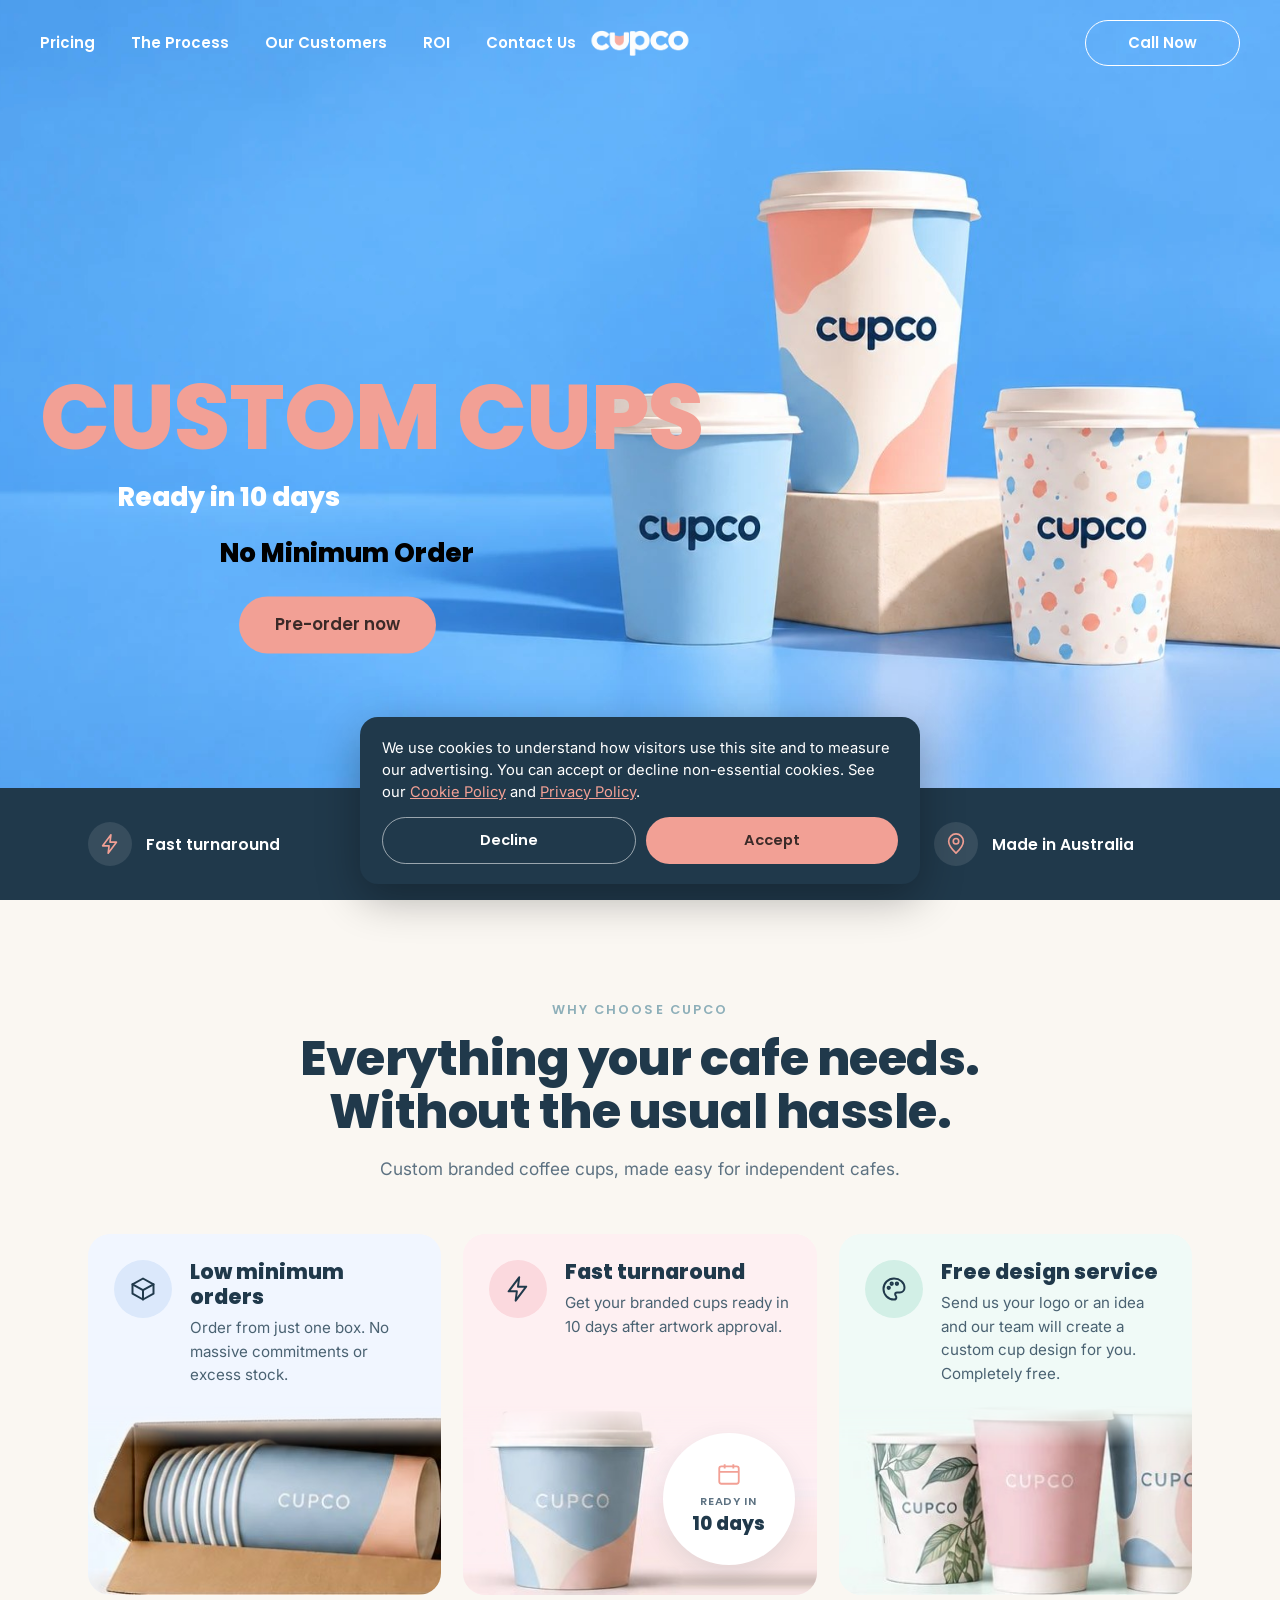
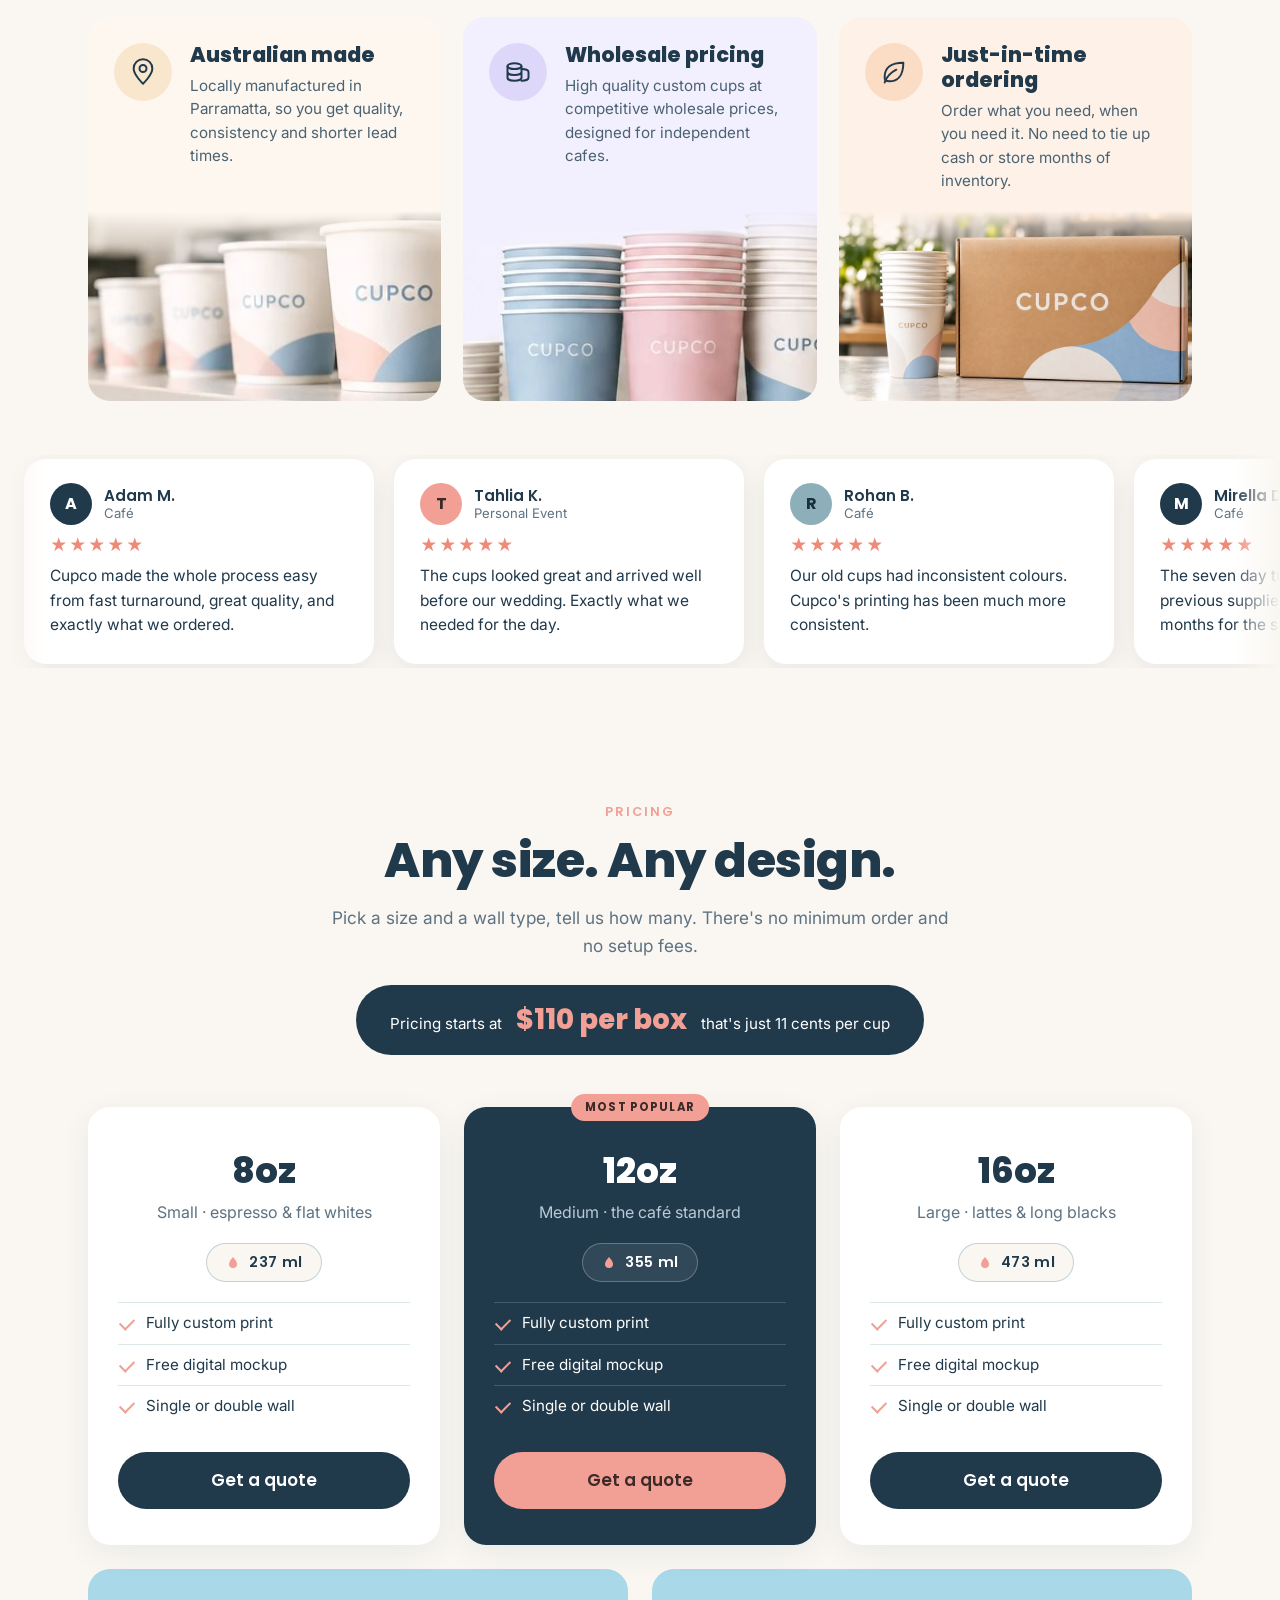
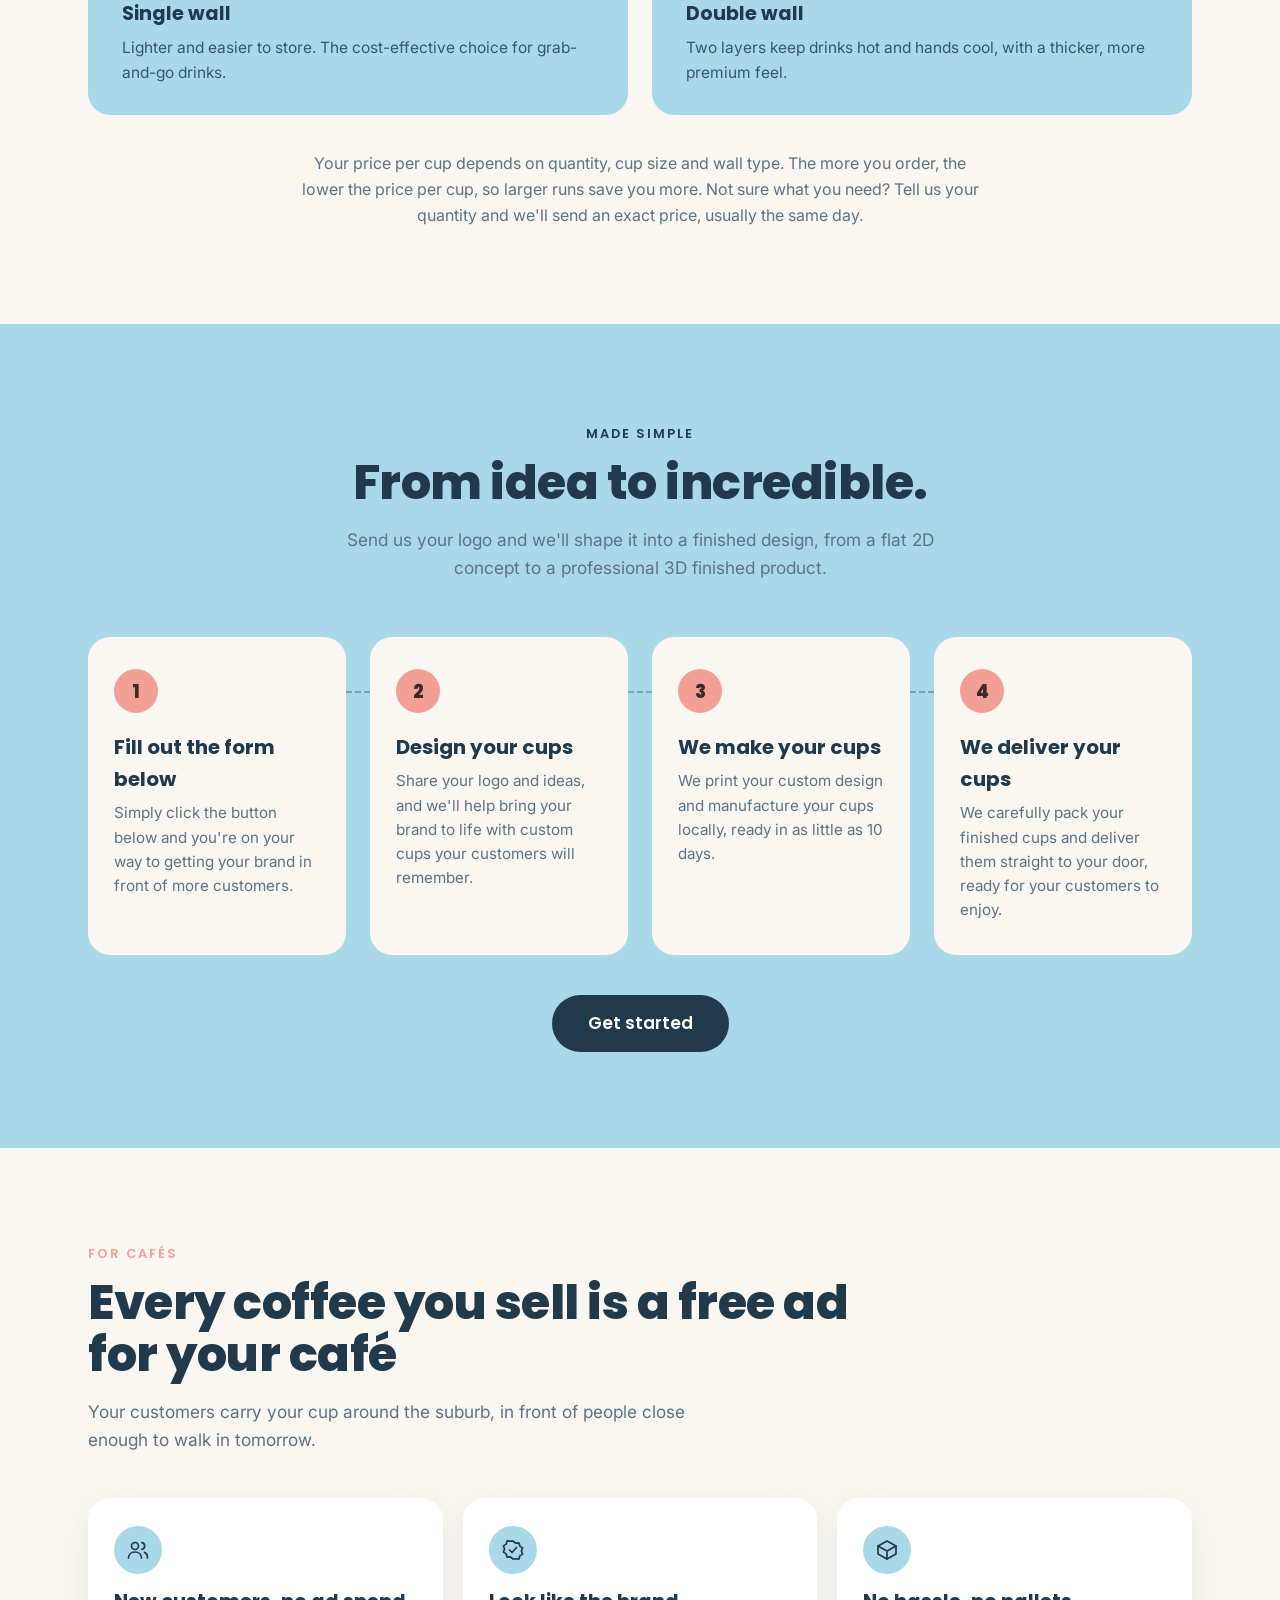
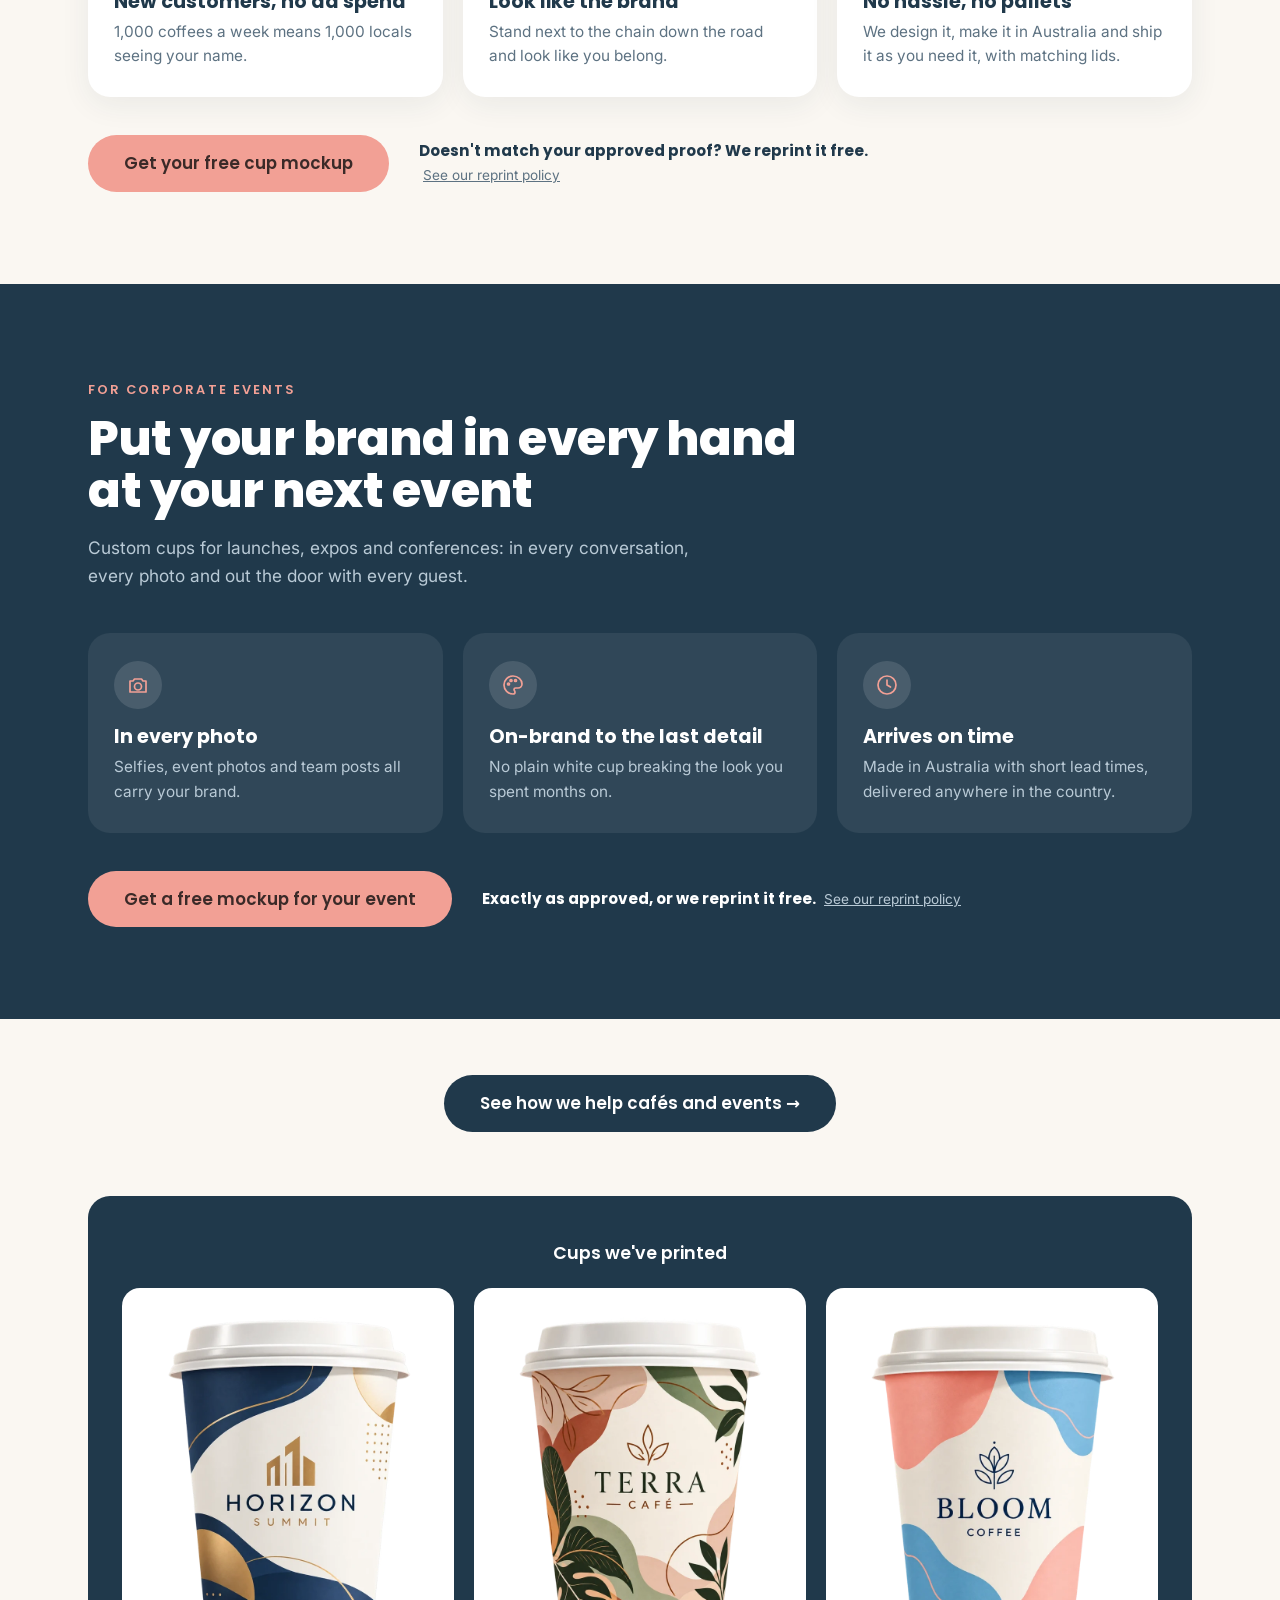
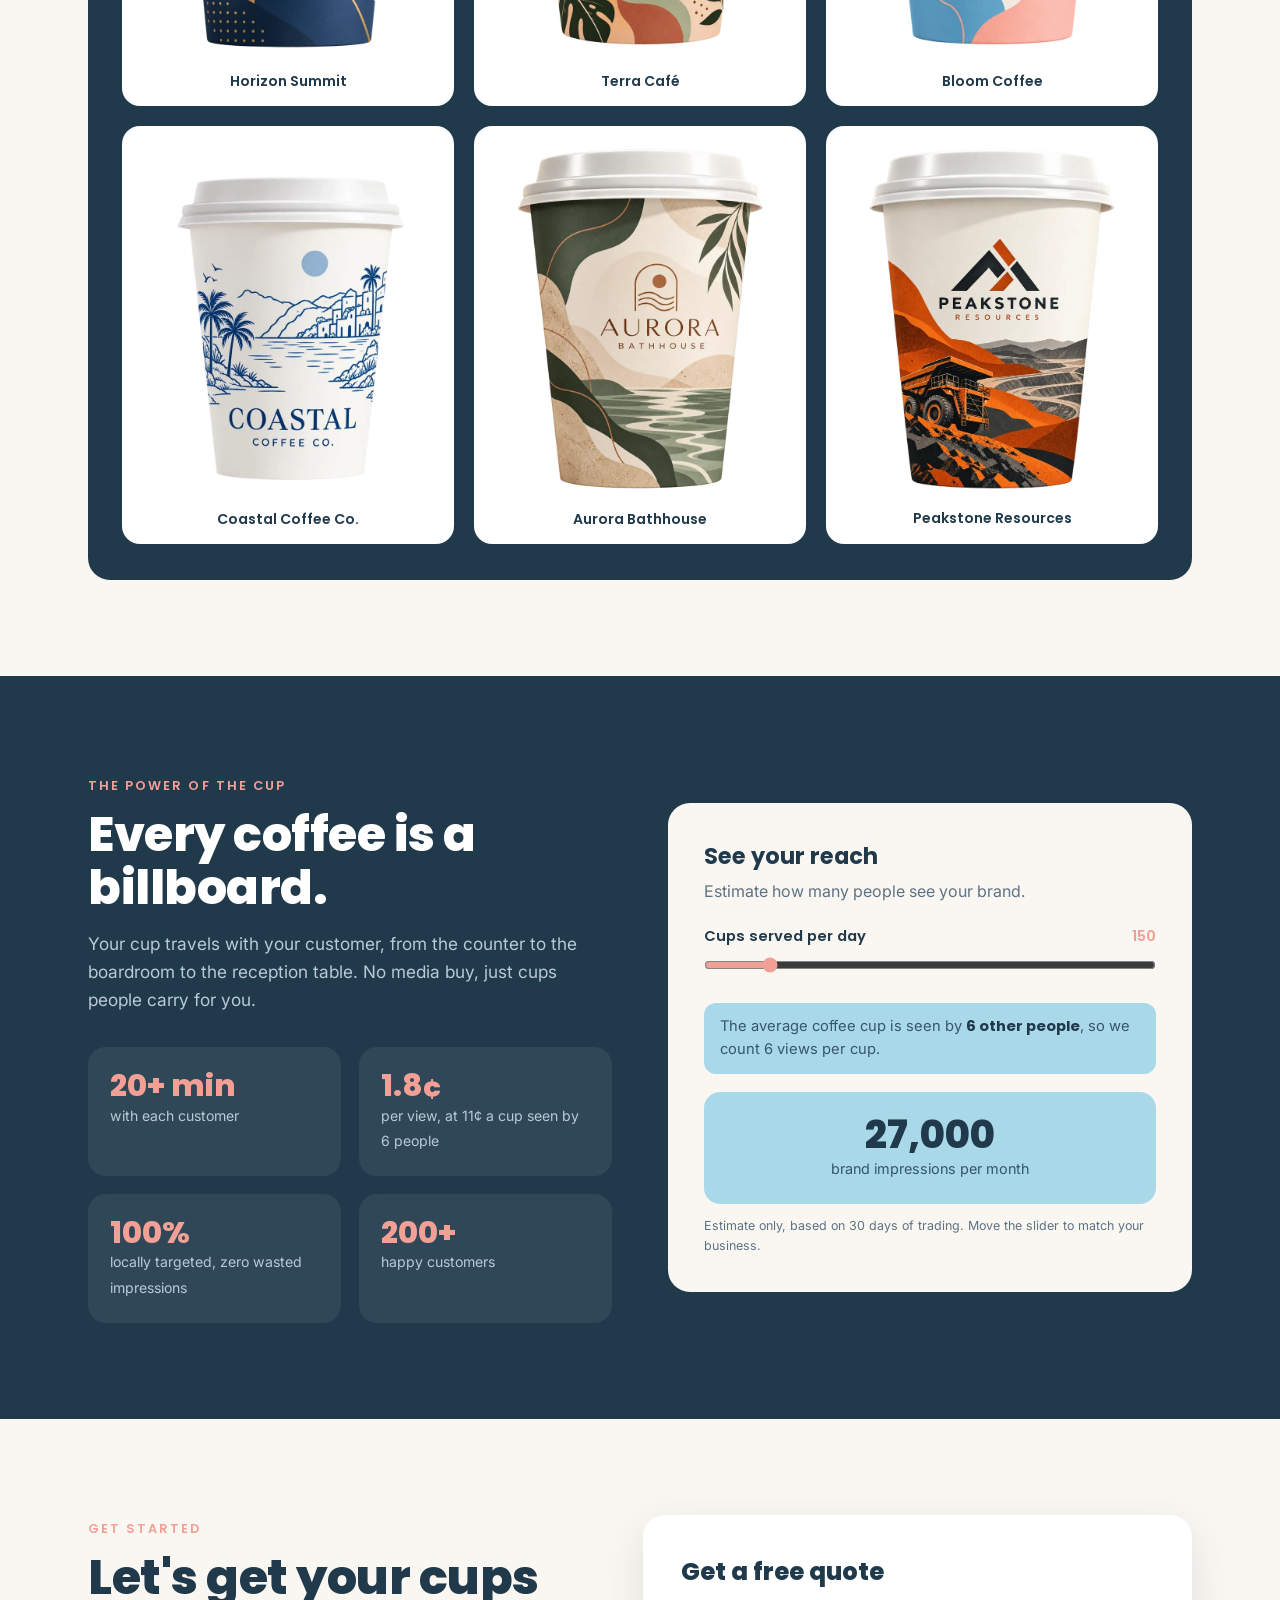
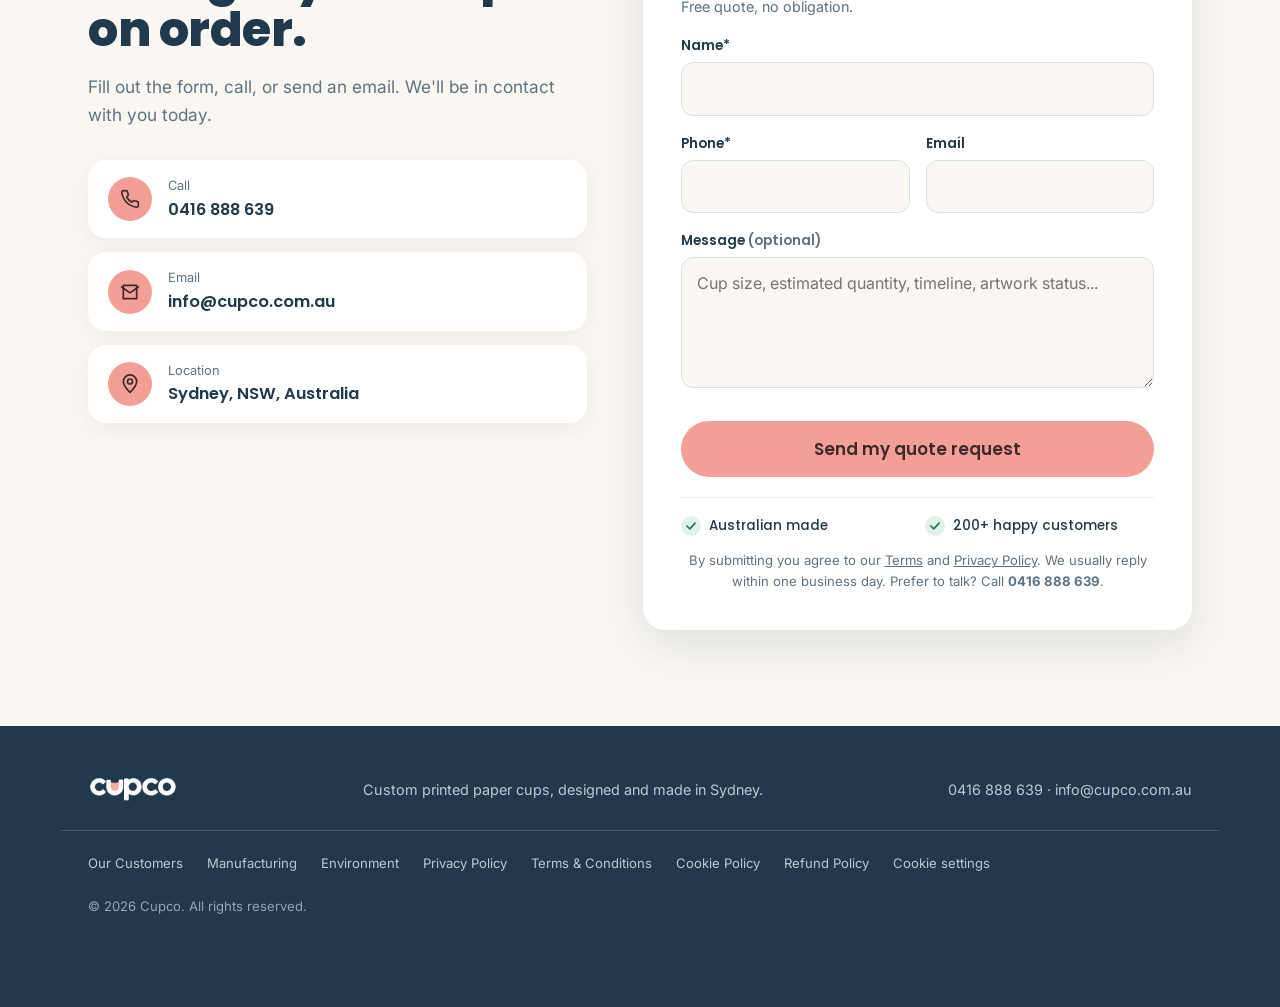
==== commit 04c1ca10: "Add benefits sections for cafes and corporate events Co-Authored-By: Claude Sonnet 5.5 <noreply@anth" ====
--- a/index.html
+++ b/index.html
@@ -156,6 +156,32 @@
 .rev-quote{font-size:.97rem;line-height:1.6}
 @keyframes rev-marquee{from{transform:translateX(0)}to{transform:translateX(-50%)}}
 @media(prefers-reduced-motion:reduce){.rev-track{animation:none;width:auto;overflow-x:auto}.rev-window{-webkit-mask-image:none;mask-image:none}}
+
+
+/* ---------- BENEFITS ---------- */
+.bblock{padding:92px 0}
+.bblock h2{max-width:760px}
+.bblock .lead{max-width:640px}
+.b-cafe{background:var(--ivory)}
+.b-corp{background:var(--navy);color:#fff}
+.b-corp .lead{color:#b9cad6}
+.bn-grid{display:grid;grid-template-columns:repeat(3,1fr);gap:20px;margin-top:44px}
+.bn{background:#fff;border-radius:var(--radius);padding:28px 26px;box-shadow:0 8px 30px rgba(32,57,75,.07)}
+.b-corp .bn{background:rgba(255,255,255,.07);box-shadow:none}
+.bn i{display:grid;place-items:center;width:48px;height:48px;border-radius:50%;background:var(--powder);margin-bottom:16px}
+.b-corp .bn i{background:rgba(255,255,255,.12)}
+.bn svg{width:24px;height:24px;stroke:var(--navy);fill:none;stroke-width:1.7;stroke-linecap:round;stroke-linejoin:round}
+.b-corp .bn svg{stroke:var(--coral)}
+.bn h3{font-size:1.2rem;font-weight:700;line-height:1.25;margin-bottom:6px}
+.bn p{color:var(--muted);font-size:.96rem}
+.b-corp .bn p{color:#b9cad6}
+.bn-cta{margin-top:38px;display:flex;align-items:center;gap:22px 30px;flex-wrap:wrap}
+.promise{font-size:.95rem;max-width:520px}
+.promise b{font-family:'Poppins'}
+.promise a{text-decoration:underline;color:var(--muted);font-size:.85rem;margin-left:4px;white-space:nowrap}
+.b-corp .promise a{color:#b9cad6}
+@media(max-width:1000px){.bn-grid{grid-template-columns:1fr}}
+@media(max-width:640px){.bblock{padding:64px 0}}
 
 /* ---------- ROI ---------- */
 #roi{background:var(--navy);color:#fff}
@@ -446,6 +472,34 @@
 </section>
 
 <!-- CUSTOMERS -->
+<!-- BENEFITS: CAFES & CORPORATE EVENTS -->
+<section id="benefits" style="padding:0">
+  <div class="bblock b-cafe">
+    <div class="wrap">
+      <span class="eyebrow">For cafés</span>
+      <h2>Every coffee you sell is a free ad for your café</h2>
+      <p class="lead">Your customers carry your cup around the suburb, in front of people close enough to walk in tomorrow.</p>
+      <div class="bn-grid"><div class="bn"><i><svg viewBox="0 0 24 24"><circle cx="9" cy="8" r="3.5"/><path d="M2.5 20c0-3.6 2.9-6 6.5-6s6.5 2.4 6.5 6"/><path d="M16 4.6a3.5 3.5 0 0 1 0 6.8M18.5 14.4c1.8.8 3 2.7 3 5.6"/></svg></i><h3>New customers, no ad spend</h3><p>1,000 coffees a week means 1,000 locals seeing your name.</p></div><div class="bn"><i><svg viewBox="0 0 24 24"><path d="M12 3l2.6 2.1 3.3-.2.9 3.2 2.8 1.8-1.2 3.1 1.2 3.1-2.8 1.8-.9 3.2-3.3-.2L12 21l-2.6-2.1-3.3.2-.9-3.2-2.8-1.8 1.2-3.1-1.2-3.1 2.8-1.8.9-3.2 3.3.2z"/><path d="m8.5 12 2.5 2.5 4.5-5"/></svg></i><h3>Look like the brand</h3><p>Stand next to the chain down the road and look like you belong.</p></div><div class="bn"><i><svg viewBox="0 0 24 24"><path d="M21 8 12 3 3 8v8l9 5 9-5z"/><path d="m3 8 9 5 9-5M12 13v8"/></svg></i><h3>No hassle, no pallets</h3><p>We design it, make it in Australia and ship it as you need it, with matching lids.</p></div></div>
+      <div class="bn-cta">
+        <a class="btn btn-coral" href="#contact" data-type="Cafe">Get your free cup mockup</a>
+        <p class="promise"><b>Doesn't match your approved proof? We reprint it free.</b> <a href="refunds.html">See our reprint policy</a></p>
+      </div>
+    </div>
+  </div>
+  <div class="bblock b-corp">
+    <div class="wrap">
+      <span class="eyebrow">For corporate events</span>
+      <h2>Put your brand in every hand at your next event</h2>
+      <p class="lead">Custom cups for launches, expos and conferences: in every conversation, every photo and out the door with every guest.</p>
+      <div class="bn-grid"><div class="bn"><i><svg viewBox="0 0 24 24"><path d="M4 8h3l1.5-2h7L17 8h3v11H4z"/><circle cx="12" cy="13.5" r="3.5"/></svg></i><h3>In every photo</h3><p>Selfies, event photos and team posts all carry your brand.</p></div><div class="bn"><i><svg viewBox="0 0 24 24"><path d="M12 3a9 9 0 1 0 0 18c1.4 0 2-.9 2-1.8 0-1.2-1-1.6-1-2.7 0-.9.7-1.5 1.6-1.5H17a4 4 0 0 0 4-4C21 6.6 17 3 12 3z"/><circle cx="7.5" cy="11" r="1"/><circle cx="10" cy="7.5" r="1"/><circle cx="14.5" cy="7.5" r="1"/></svg></i><h3>On-brand to the last detail</h3><p>No plain white cup breaking the look you spent months on.</p></div><div class="bn"><i><svg viewBox="0 0 24 24"><circle cx="12" cy="12" r="9"/><path d="M12 7v5l3.5 2"/></svg></i><h3>Arrives on time</h3><p>Made in Australia with short lead times, delivered anywhere in the country.</p></div></div>
+      <div class="bn-cta">
+        <a class="btn btn-coral" href="#contact" data-type="Promotional Event">Get a free mockup for your event</a>
+        <p class="promise"><b>Exactly as approved, or we reprint it free.</b> <a href="refunds.html">See our reprint policy</a></p>
+      </div>
+    </div>
+  </div>
+</section>
+
 <section id="customers" style="padding-top:56px">
   <div class="wrap">
     <p class="center"><a class="btn btn-navy" href="our-customers.html">See how we help cafés and events &rarr;</a></p>
@@ -560,6 +614,11 @@
   }
   cpd.addEventListener('input',calc);calc();
 
+  // --- Remember the customer type when a benefits button is used
+  document.querySelectorAll('[data-type]').forEach(function(a){
+    a.addEventListener('click',function(){var h=document.getElementById('orderTypeHidden');if(h)h.value=a.dataset.type;});
+  });
+
   // --- Pre-fill message when a size card is used
   document.querySelectorAll('[data-size]').forEach(function(a){
     a.addEventListener('click',function(){
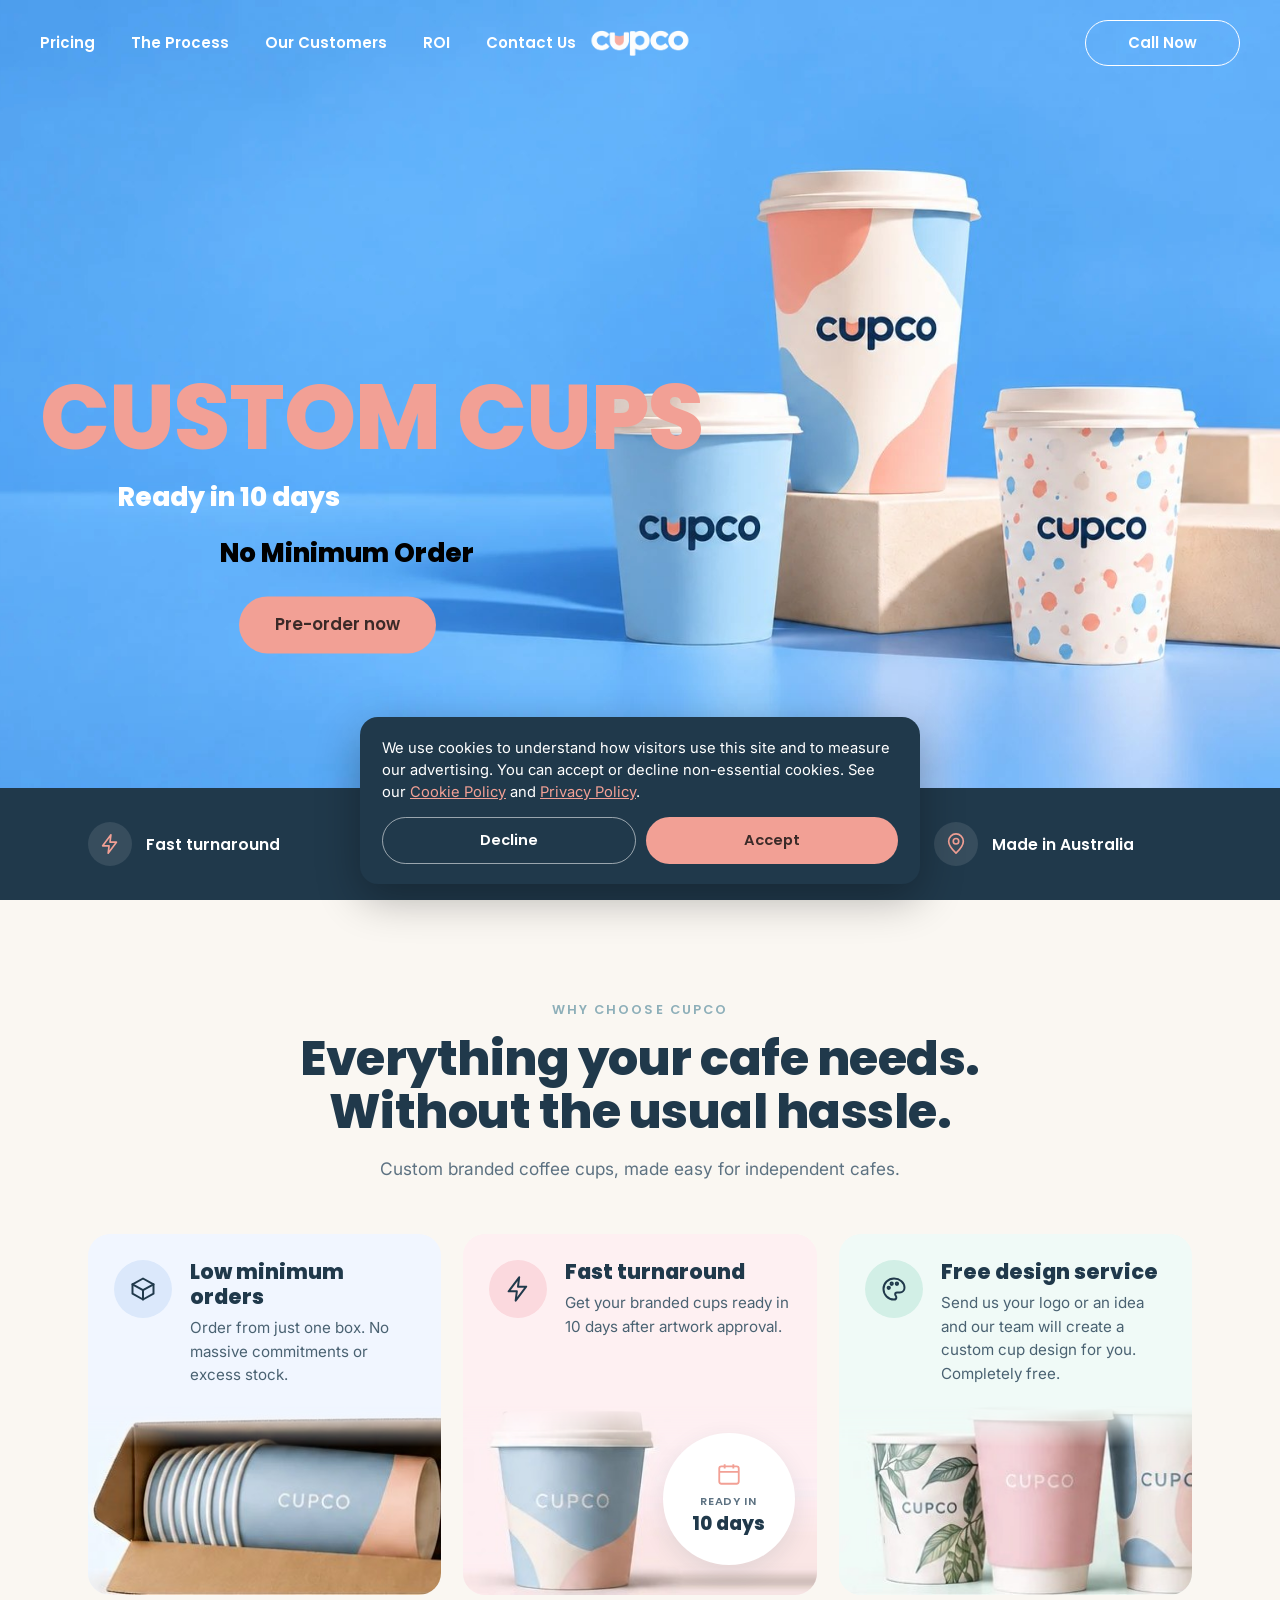
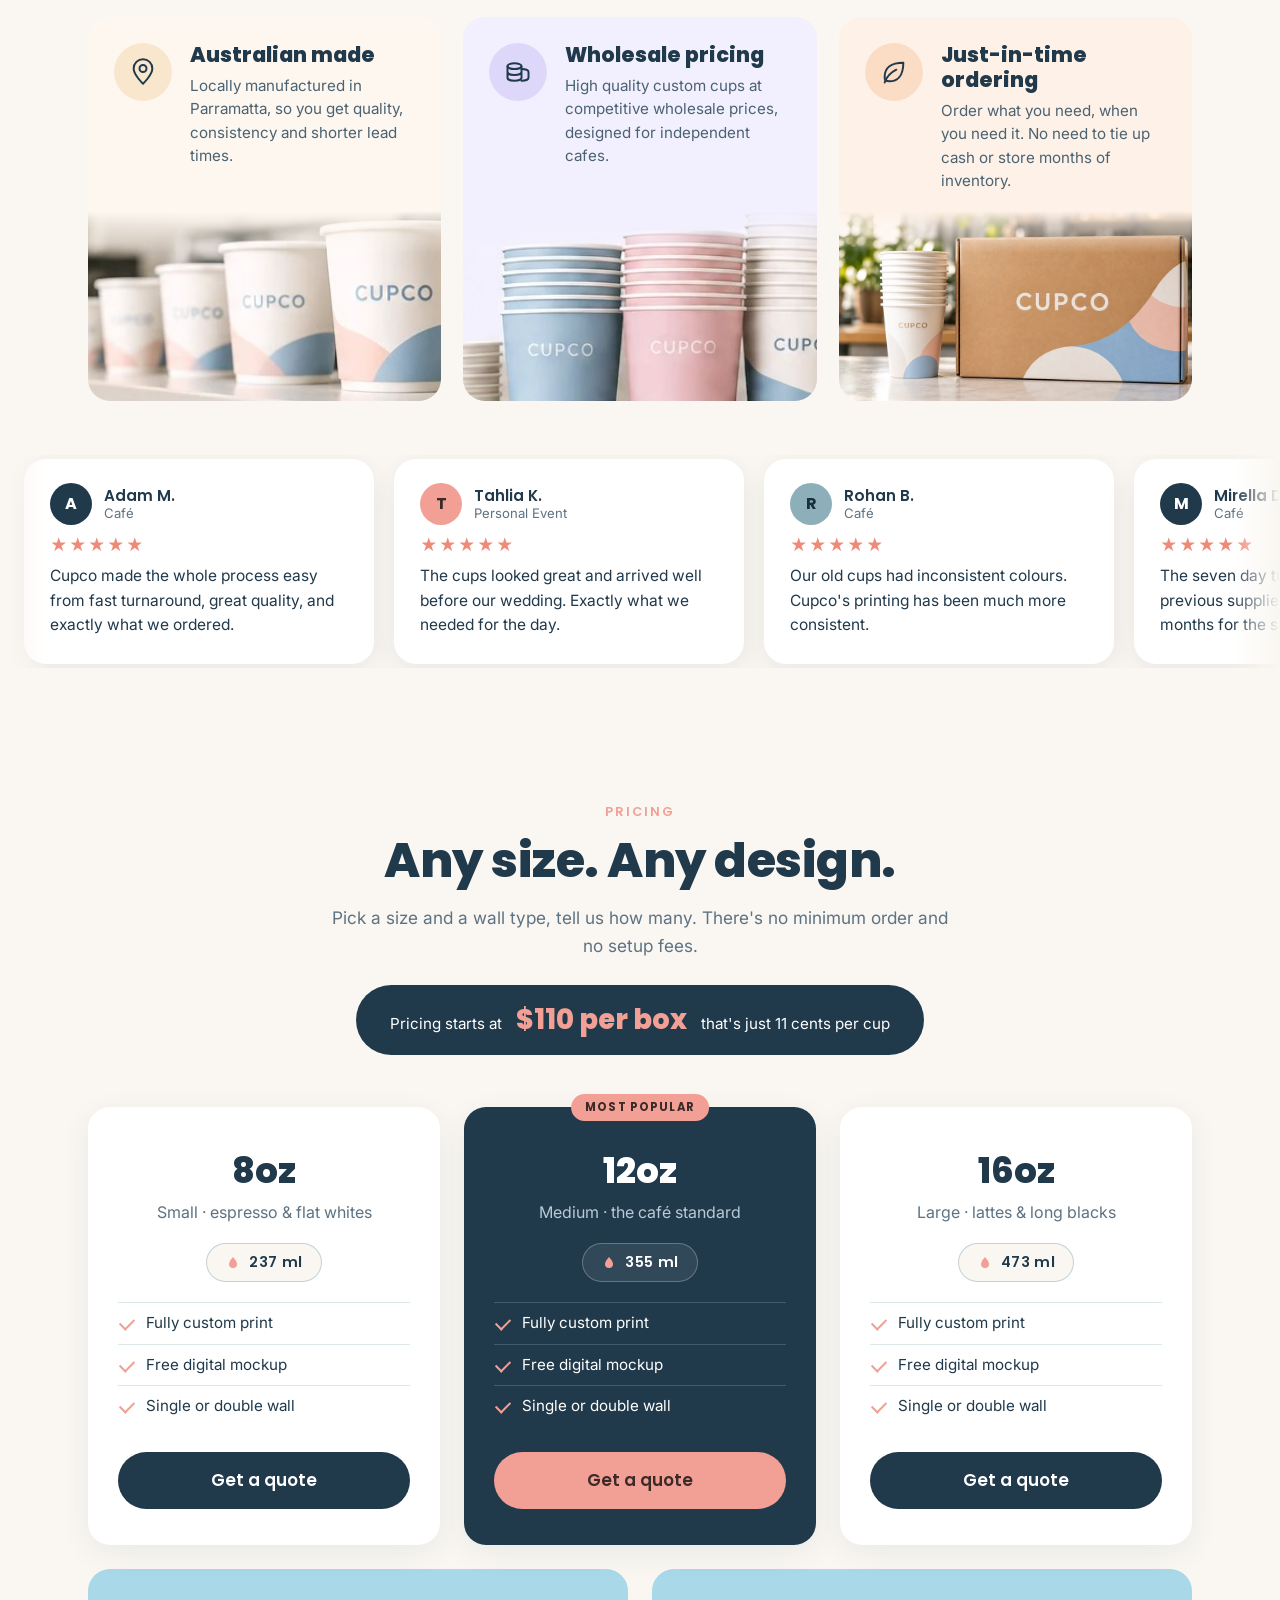
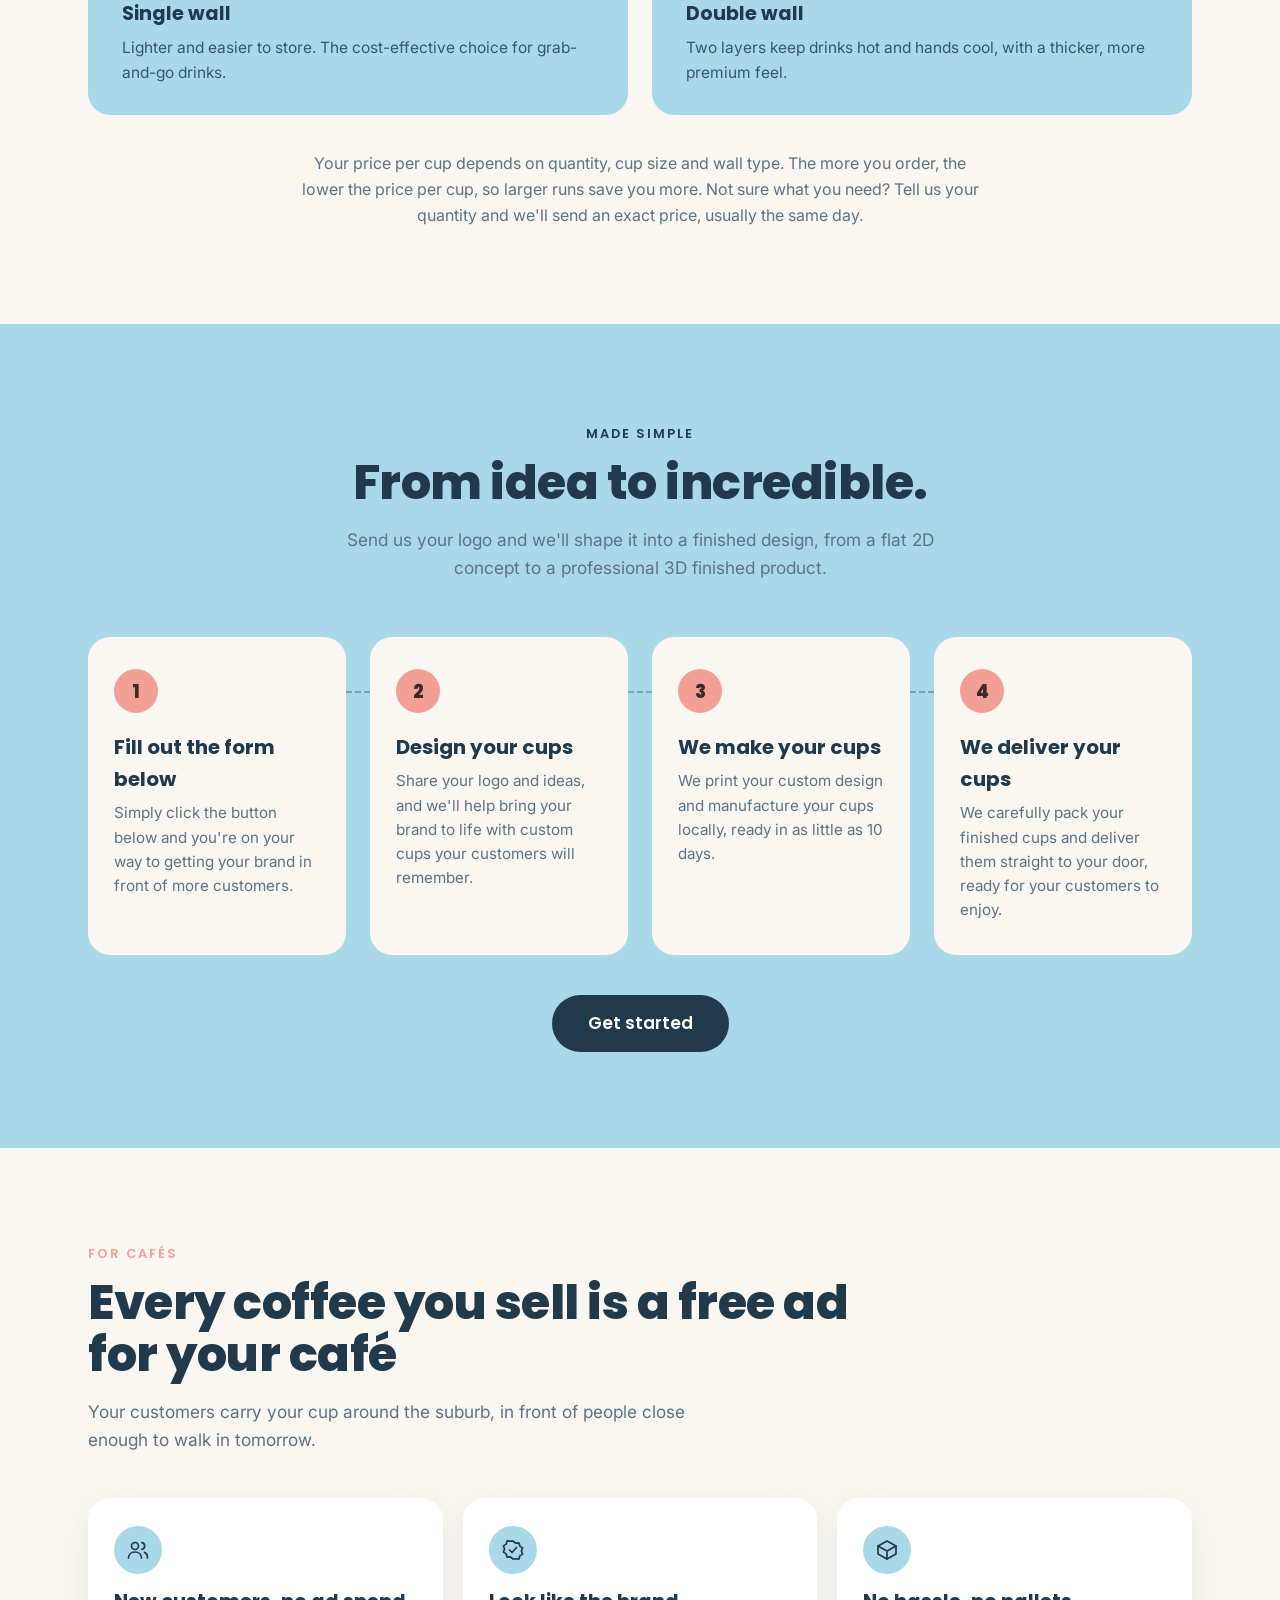
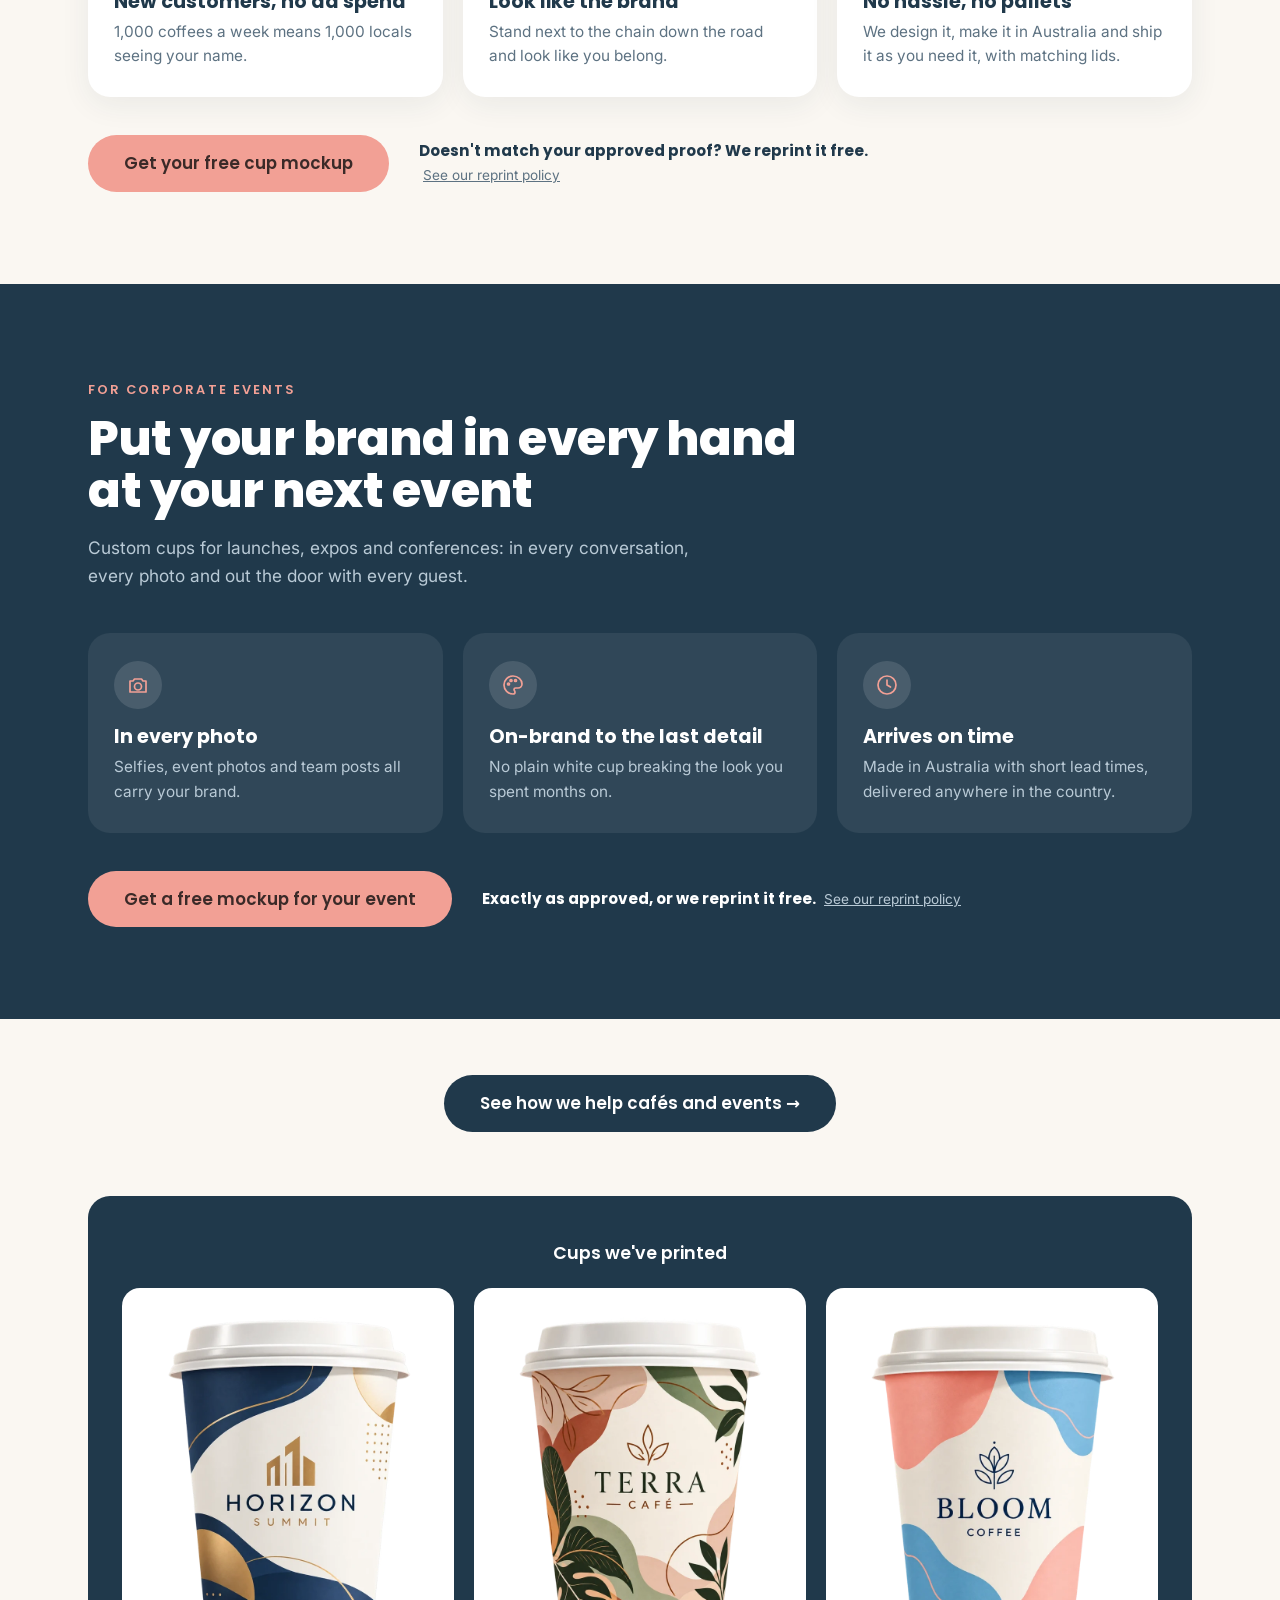
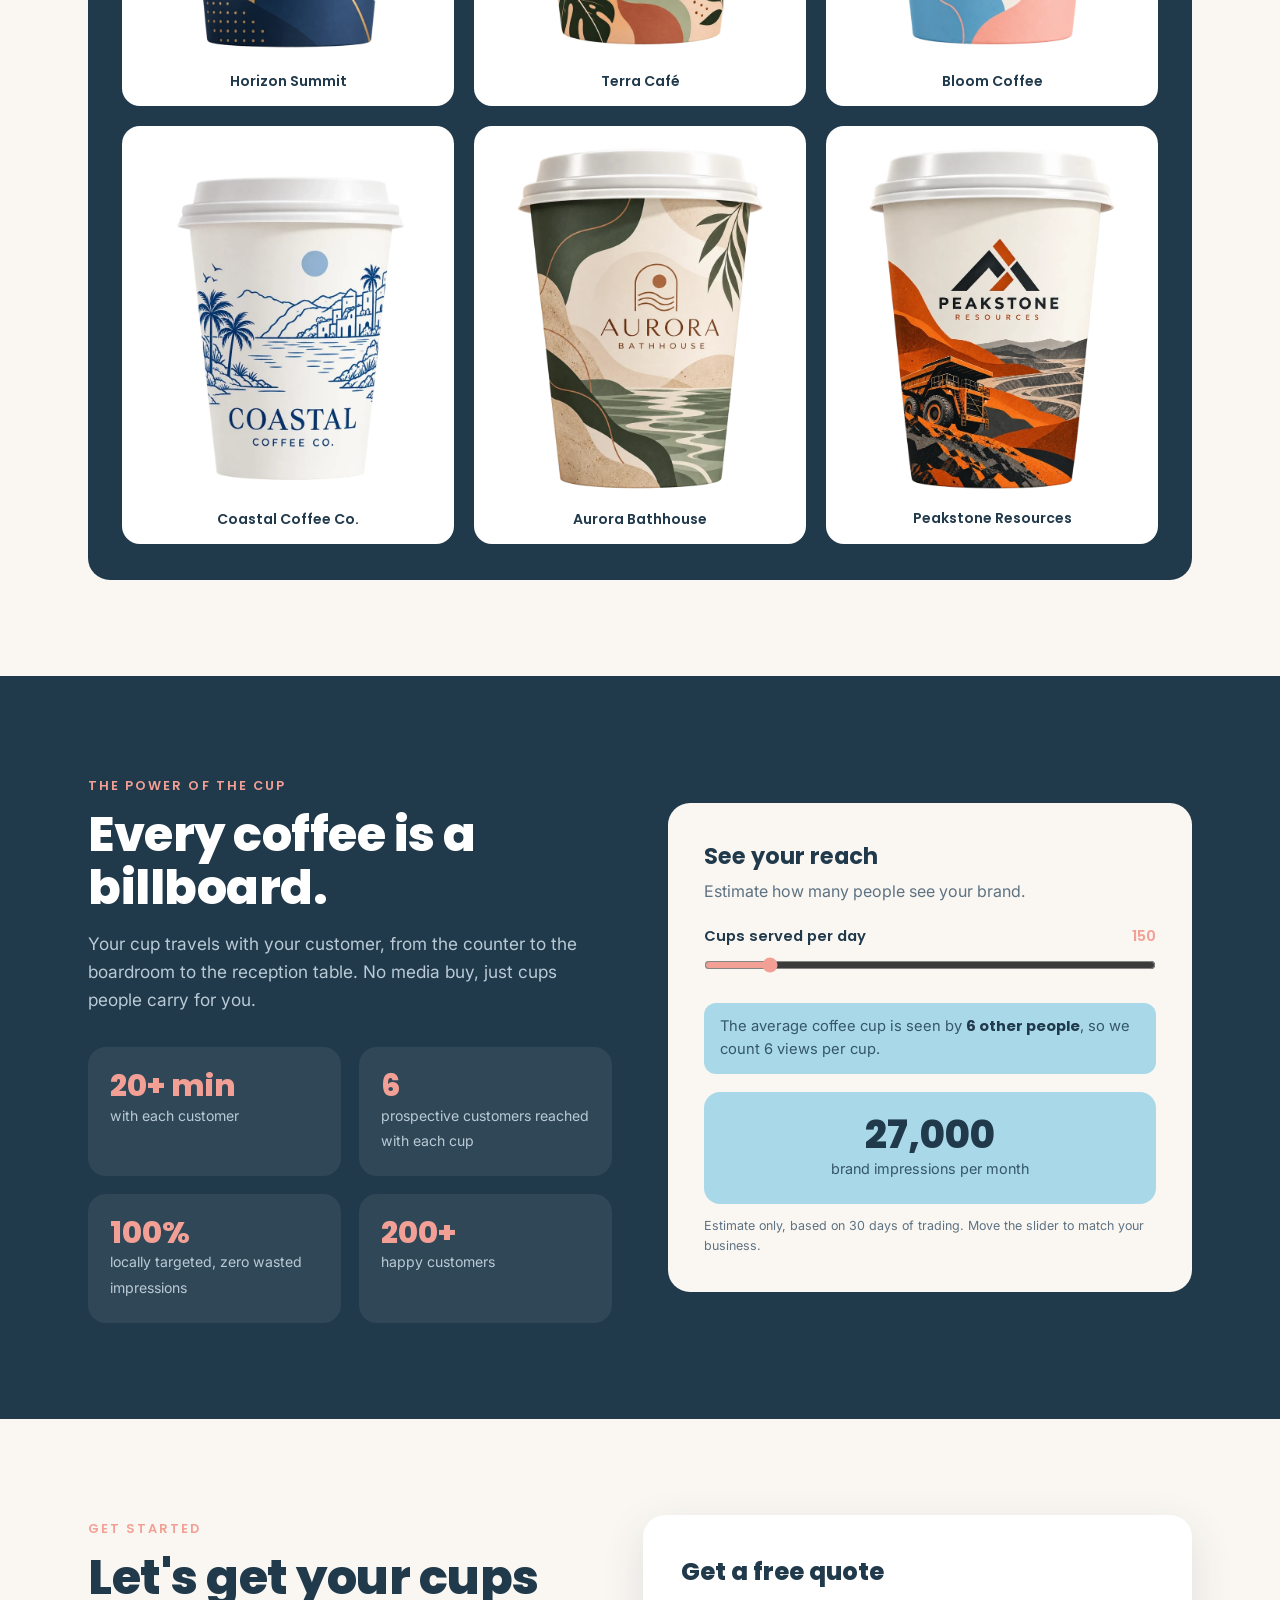
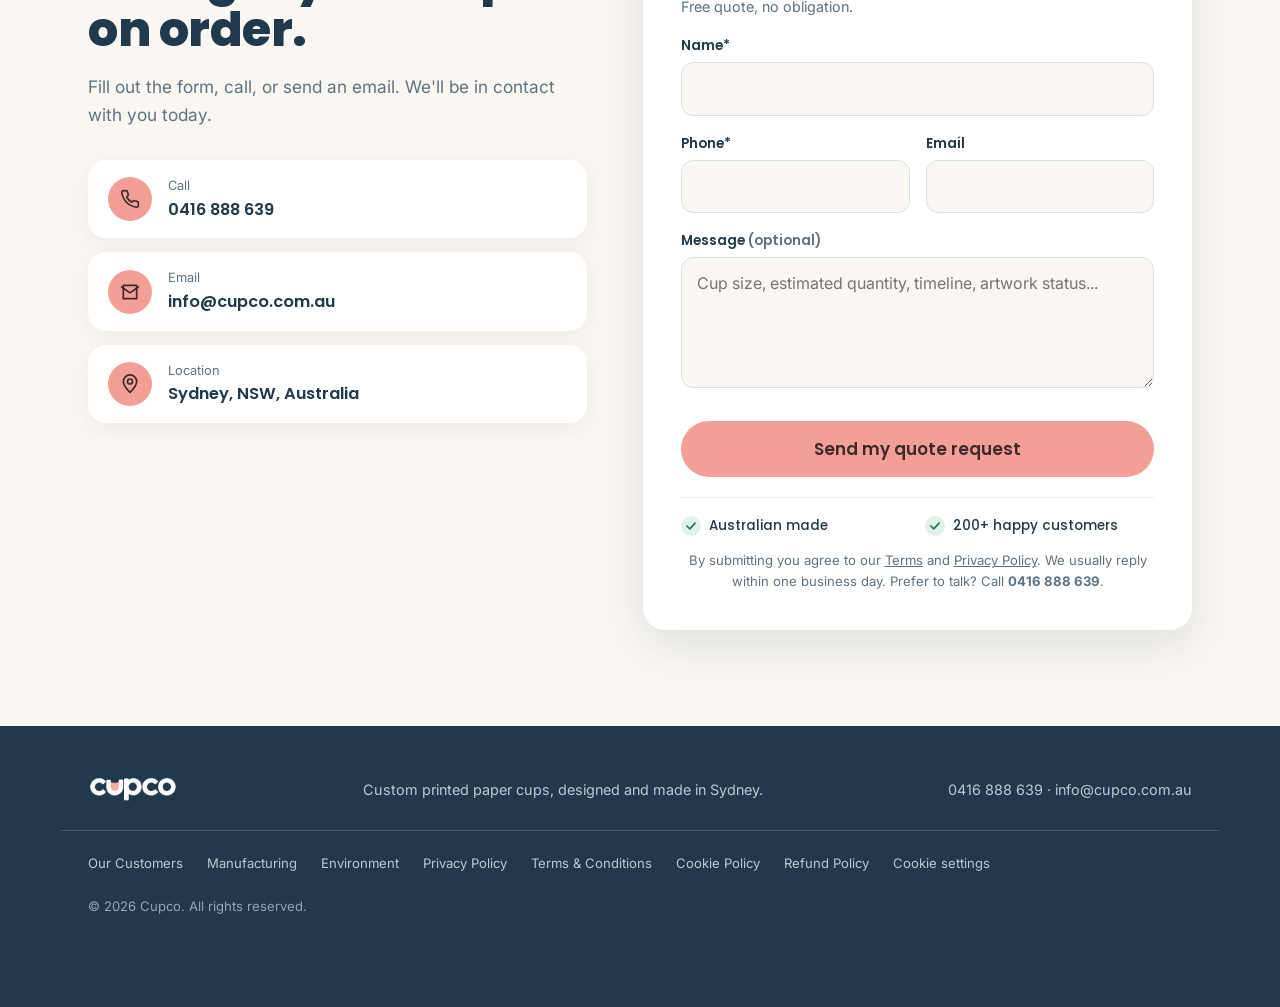
==== commit 4c913b58: "ROI stat: 6 prospective customers reached with each cup Co-Authored-By: Claude Sonnet 5.5 <noreply@a" ====
--- a/index.html
+++ b/index.html
@@ -526,7 +526,7 @@
       <p class="lead">Your cup travels with your customer, from the counter to the boardroom to the reception table. No media buy, just cups people carry for you.</p>
       <div class="stats">
         <div class="stat"><strong>20+ min</strong><span>with each customer</span></div>
-        <div class="stat"><strong>1.8¢</strong><span>per view, at 11¢ a cup seen by 6 people</span></div>
+        <div class="stat"><strong>6</strong><span>prospective customers reached with each cup</span></div>
         <div class="stat"><strong>100%</strong><span>locally targeted, zero wasted impressions</span></div>
         <div class="stat"><strong>200+</strong><span>happy customers</span></div>
       </div>
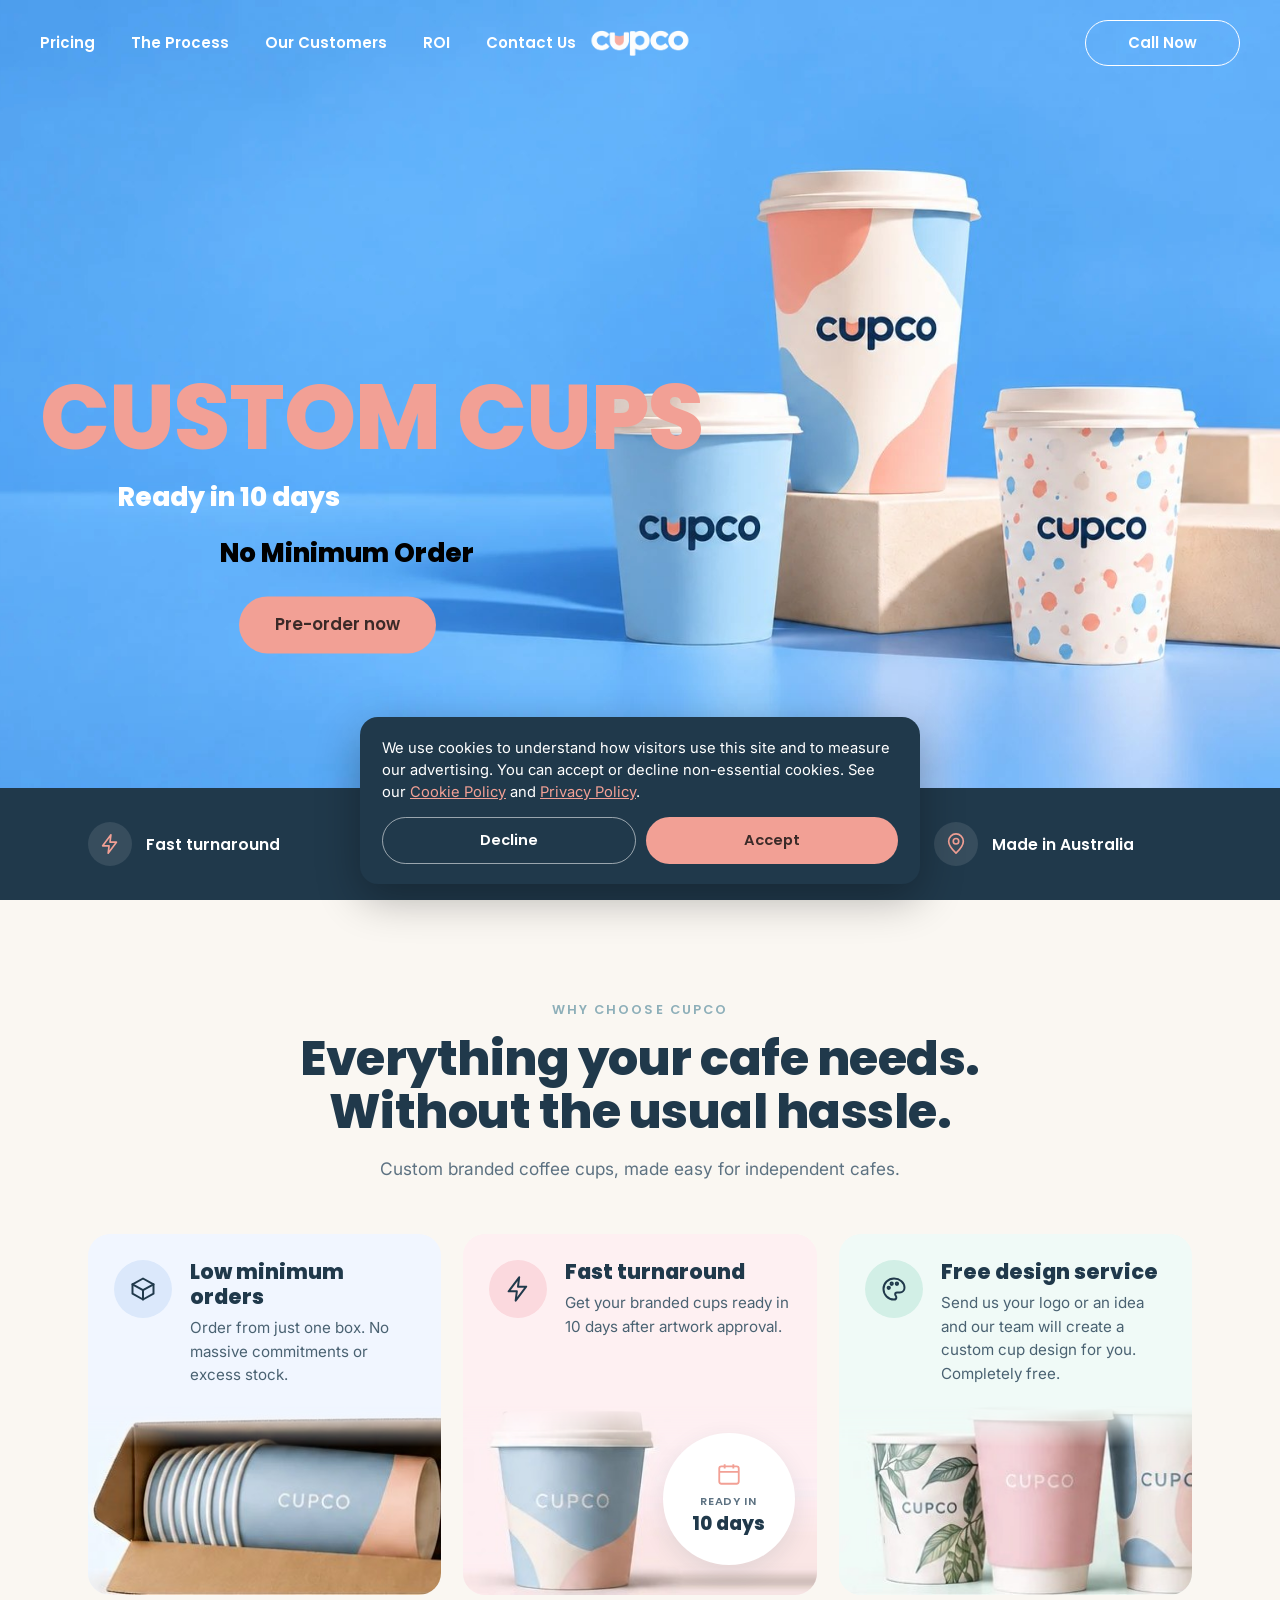
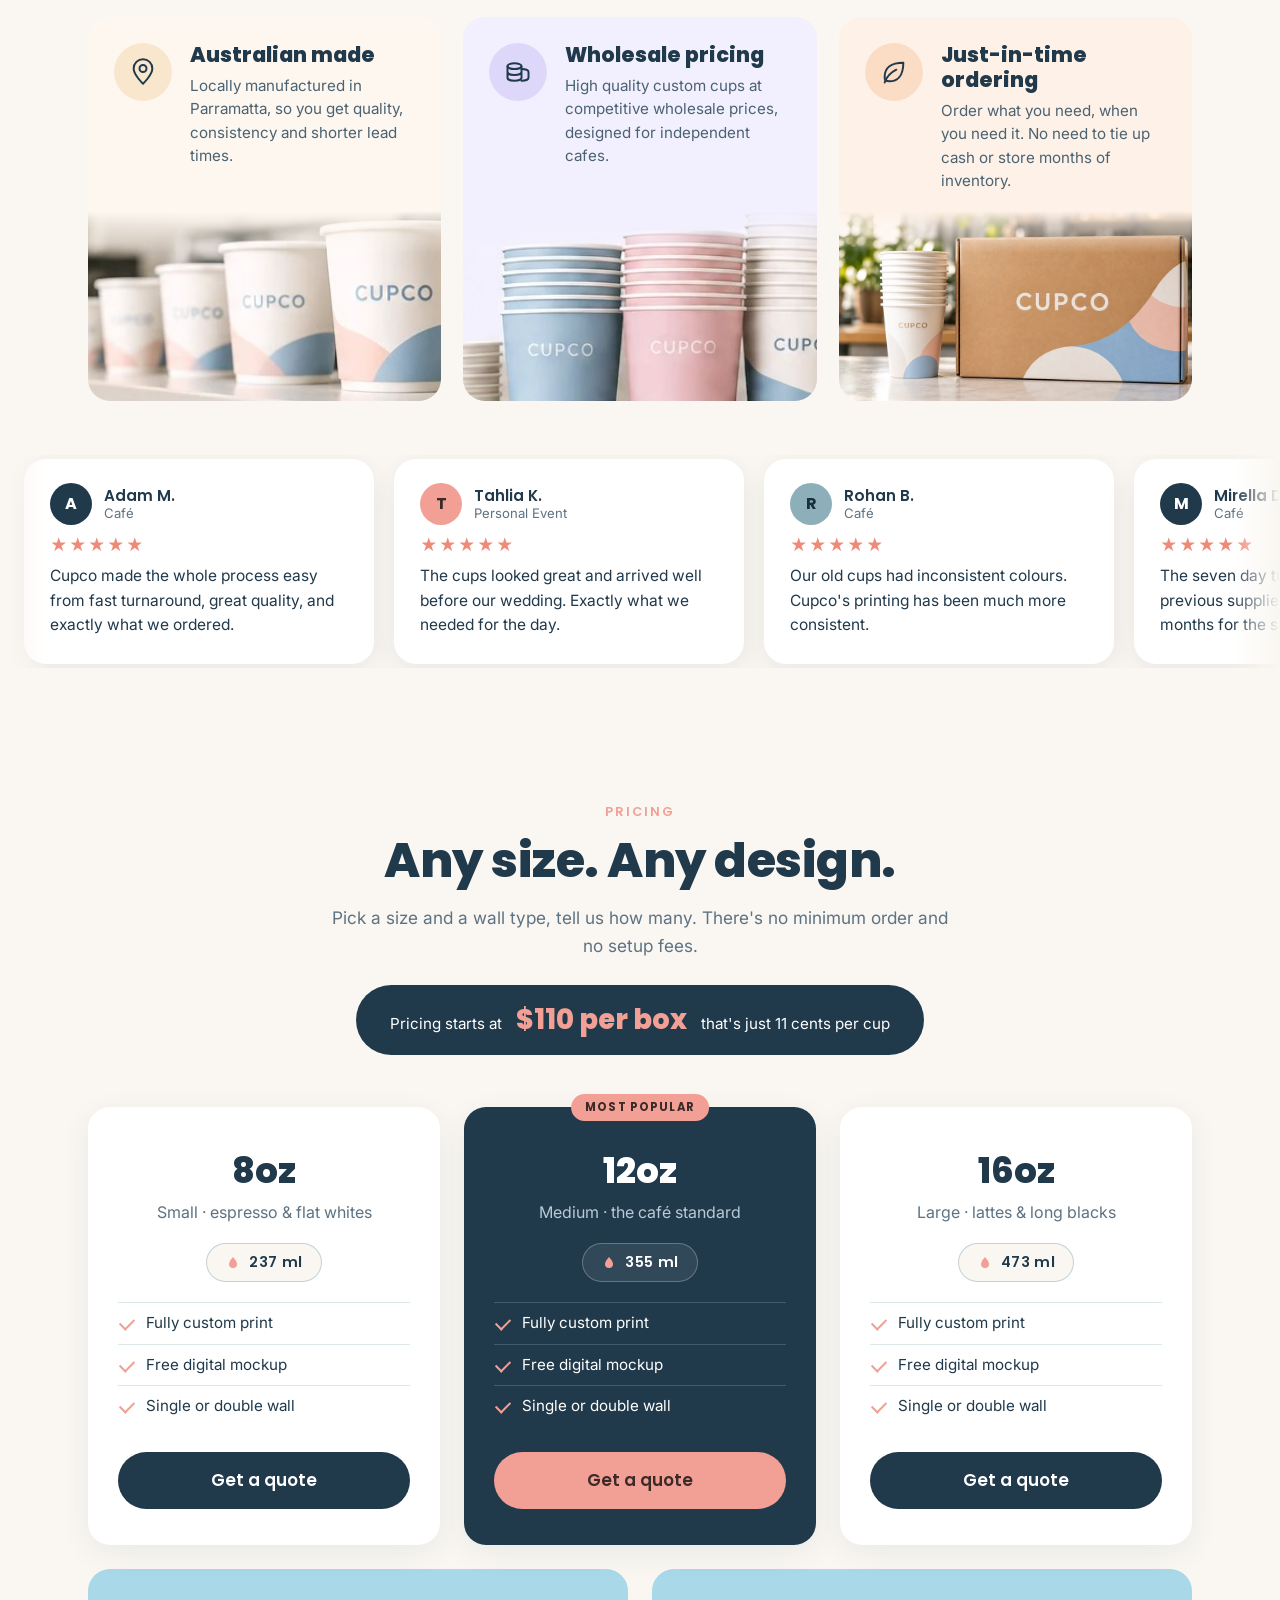
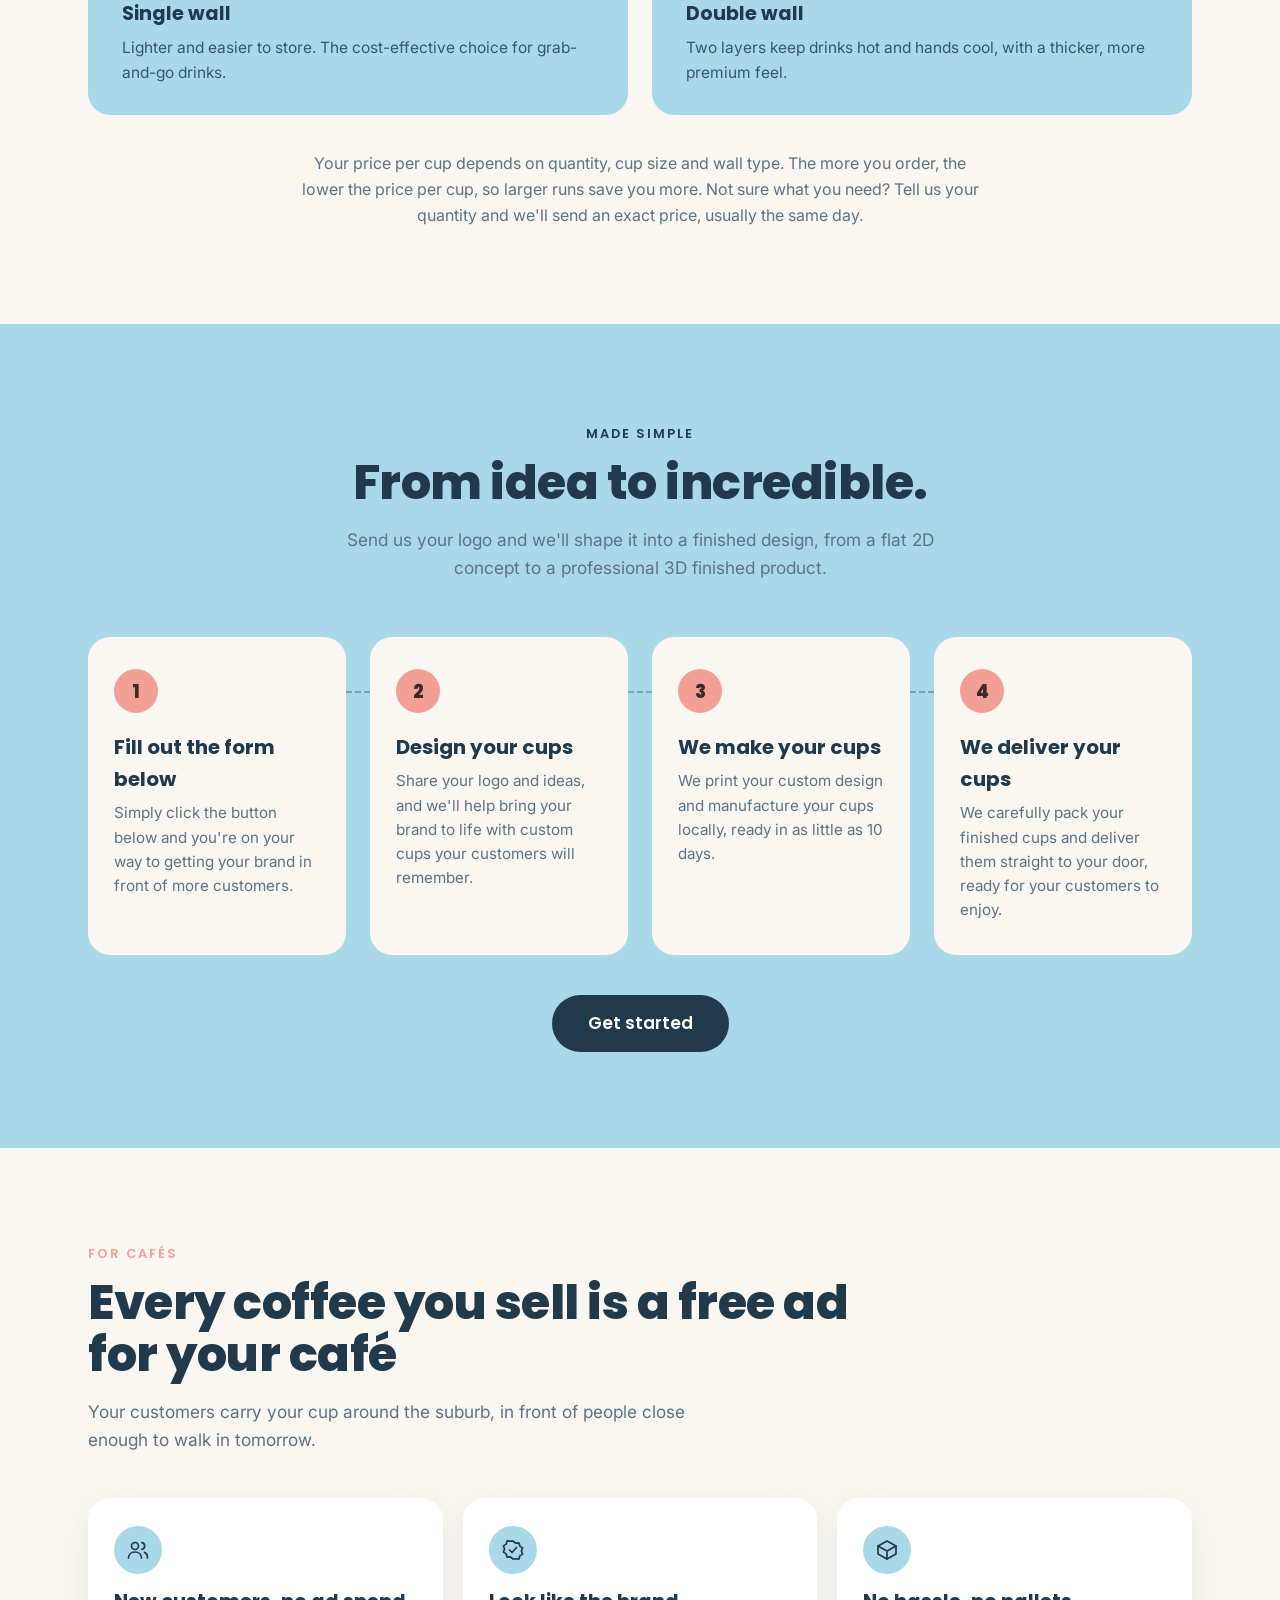
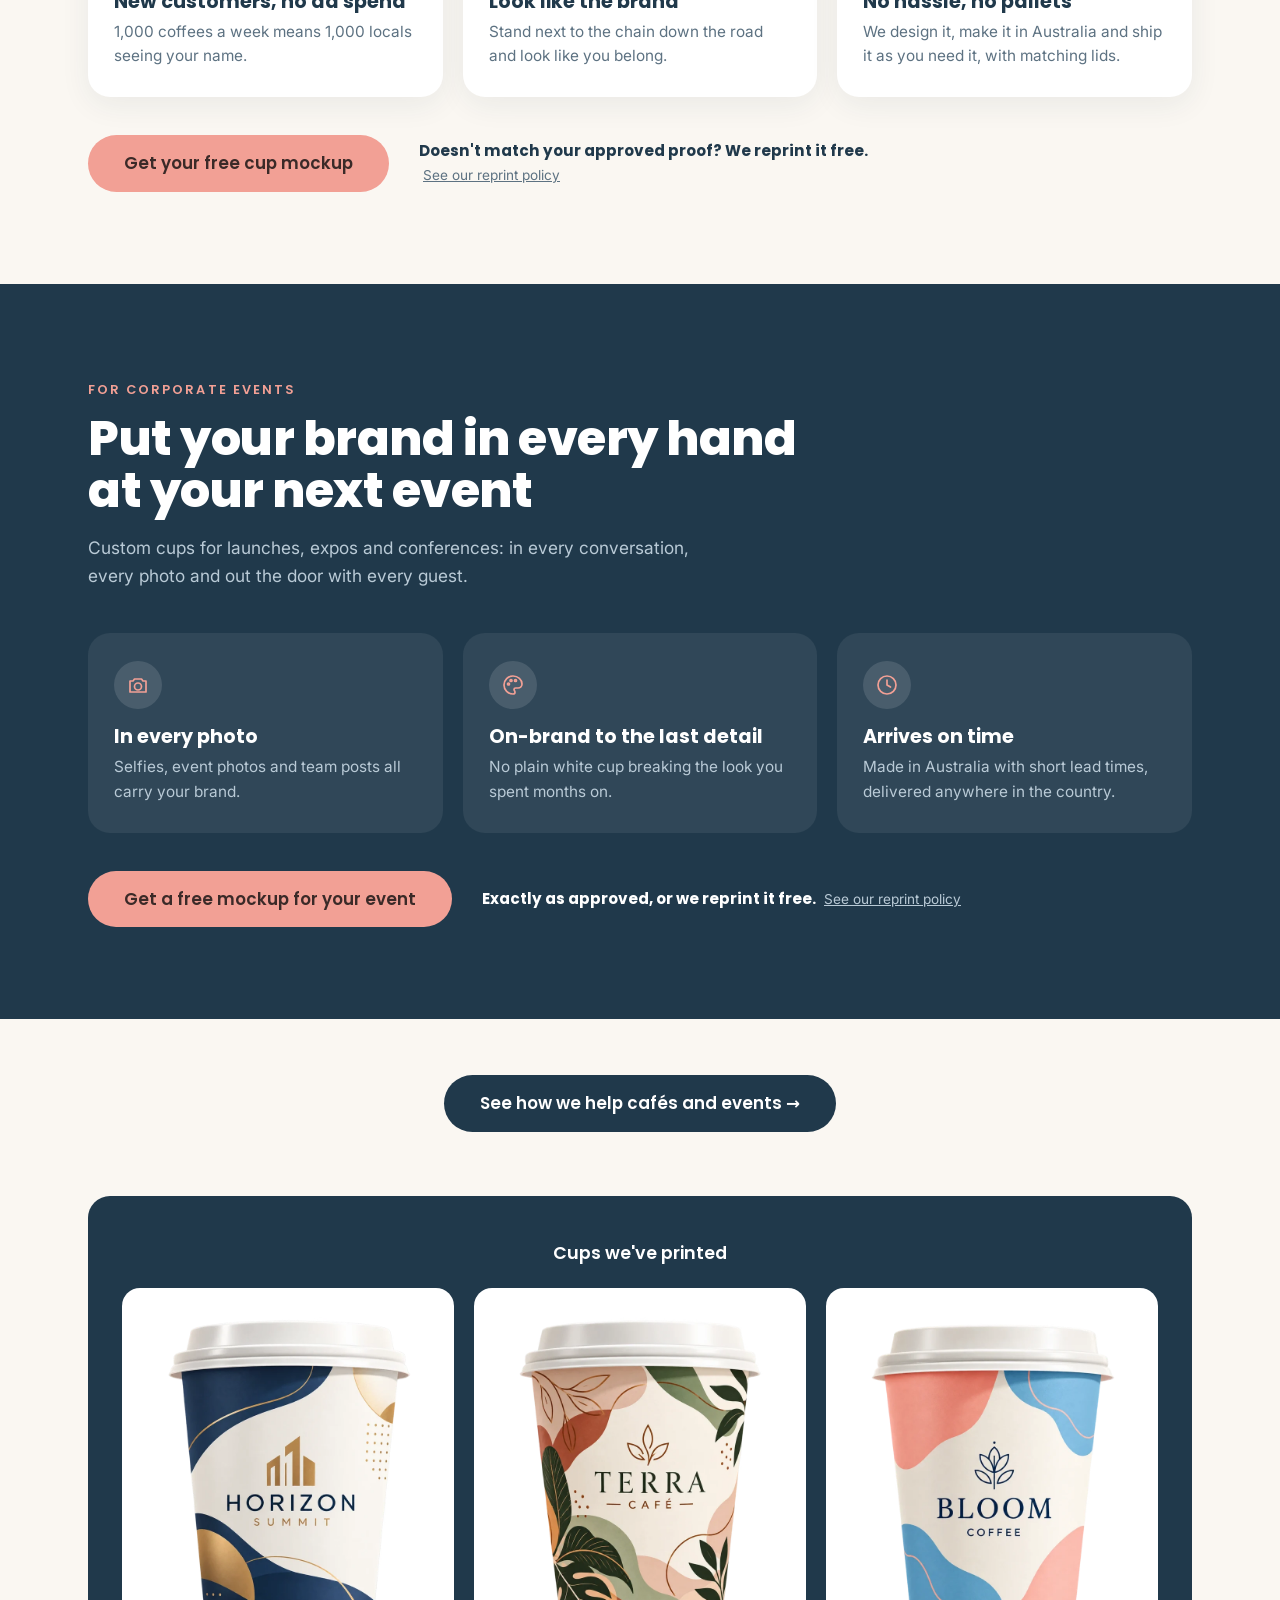
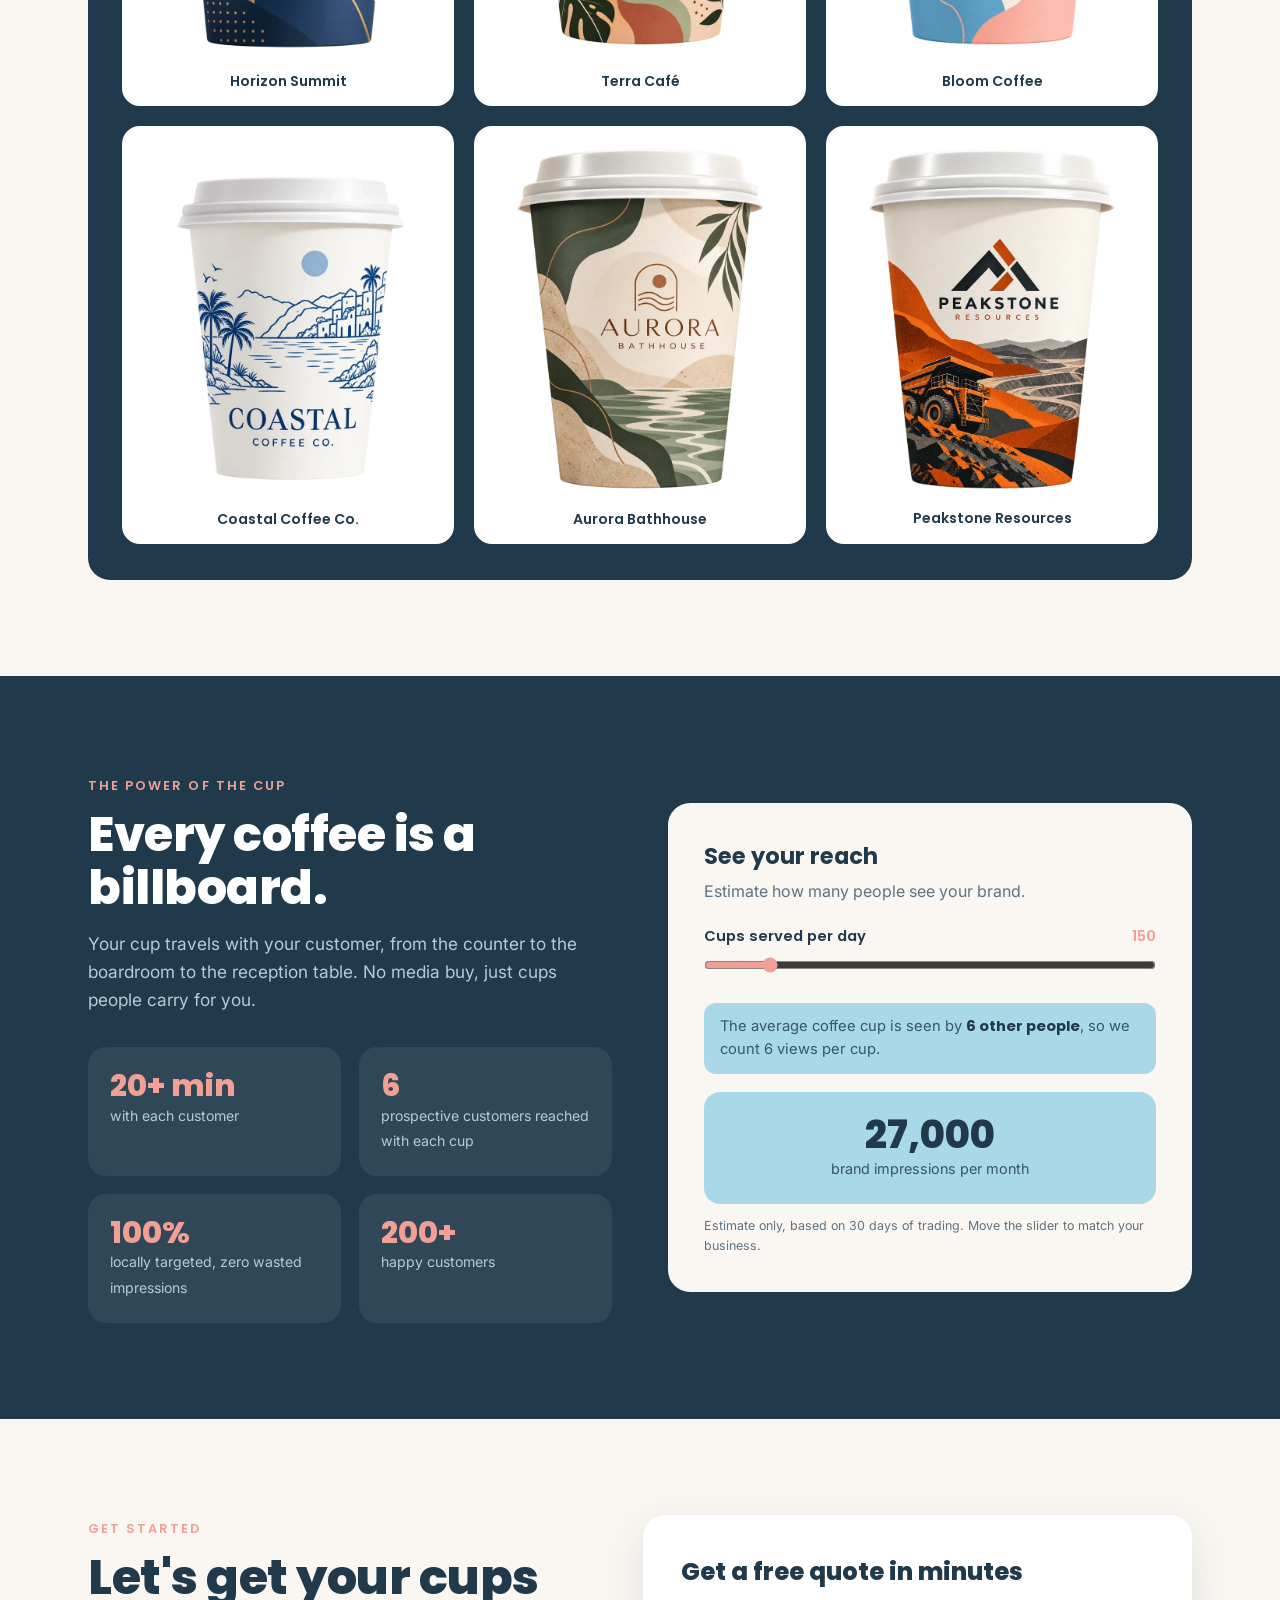
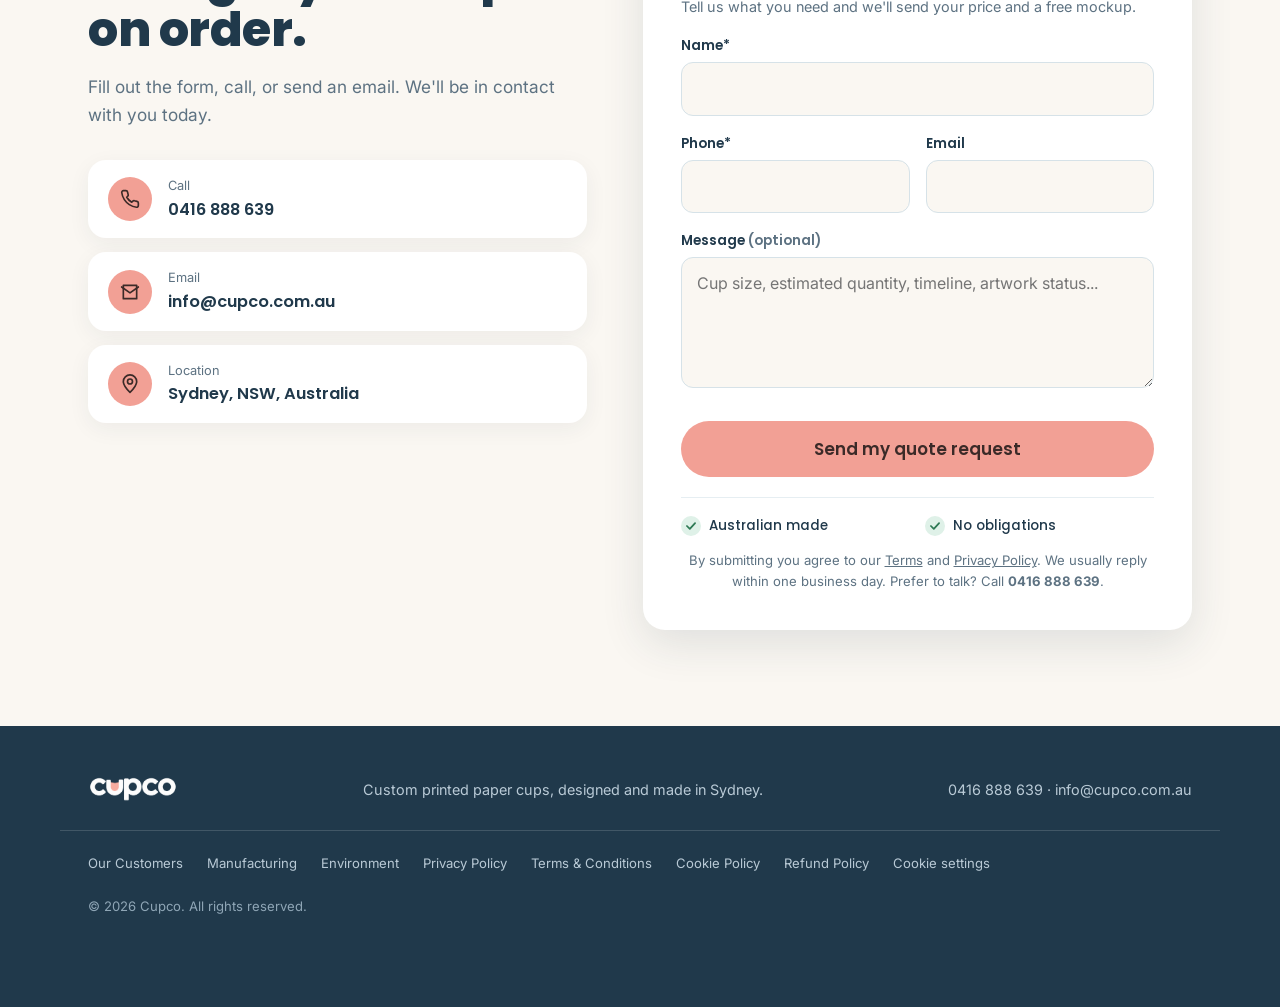
==== commit ec06cef8: "Quote form: 'Get a free quote in minutes' heading; second badge now 'No obligations' Co-Authored-By:" ====
--- a/index.html
+++ b/index.html
@@ -559,8 +559,8 @@
 
     <div class="form-card">
       <form id="quoteForm" novalidate>
-        <h3>Get a free quote</h3>
-        <p class="muted" style="font-size:.9rem">Free quote, no obligation.</p>
+        <h3>Get a free quote in minutes</h3>
+        <p class="muted" style="font-size:.9rem">Tell us what you need and we'll send your price and a free mockup.</p>
         <div class="field"><label for="fullName">Name*</label><input type="text" id="fullName" name="name" required autocomplete="name"><p class="err">Please enter your name.</p></div>
         <div class="row">
           <div class="field"><label for="phone">Phone*</label><input type="tel" id="phone" name="phone" required autocomplete="tel"><p class="err">Please enter a valid phone number.</p></div>
@@ -571,7 +571,7 @@
         <button type="submit" class="btn btn-coral btn-block" id="submitBtn">Send my quote request</button>
         <ul class="badges" aria-label="Why you can trust Cupco">
           <li><svg viewBox="0 0 24 24"><path d="m5 12 5 5 9-10"/></svg>Australian made</li>
-          <li><svg viewBox="0 0 24 24"><path d="m5 12 5 5 9-10"/></svg>200+ happy customers</li>
+          <li><svg viewBox="0 0 24 24"><path d="m5 12 5 5 9-10"/></svg>No obligations</li>
         </ul>
         <p class="msg" id="formMsg">Please fix the highlighted fields and try again.</p>
         <p class="note">By submitting you agree to our <a href="terms.html"><u>Terms</u></a> and <a href="privacy.html"><u>Privacy Policy</u></a>. We usually reply within one business day. Prefer to talk? Call <a href="tel:+61416888639"><b>0416 888 639</b></a>.</p>
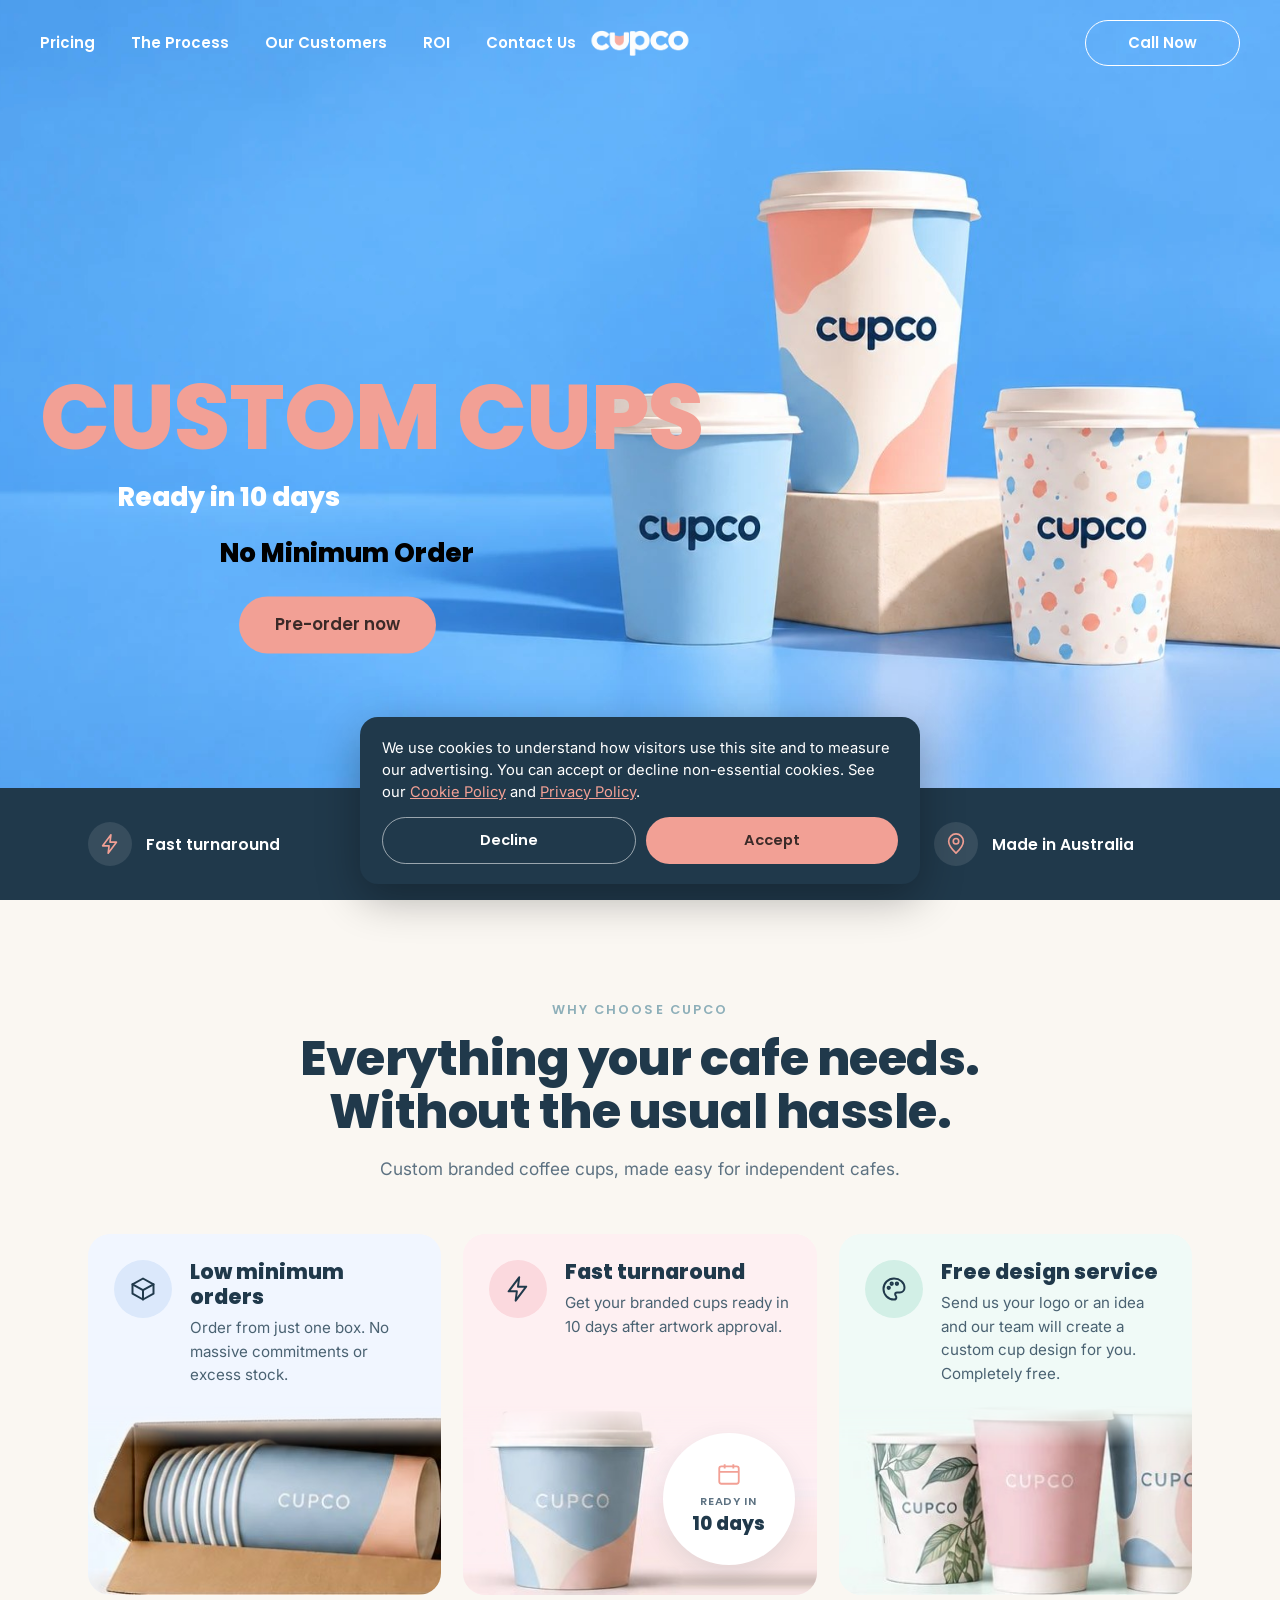
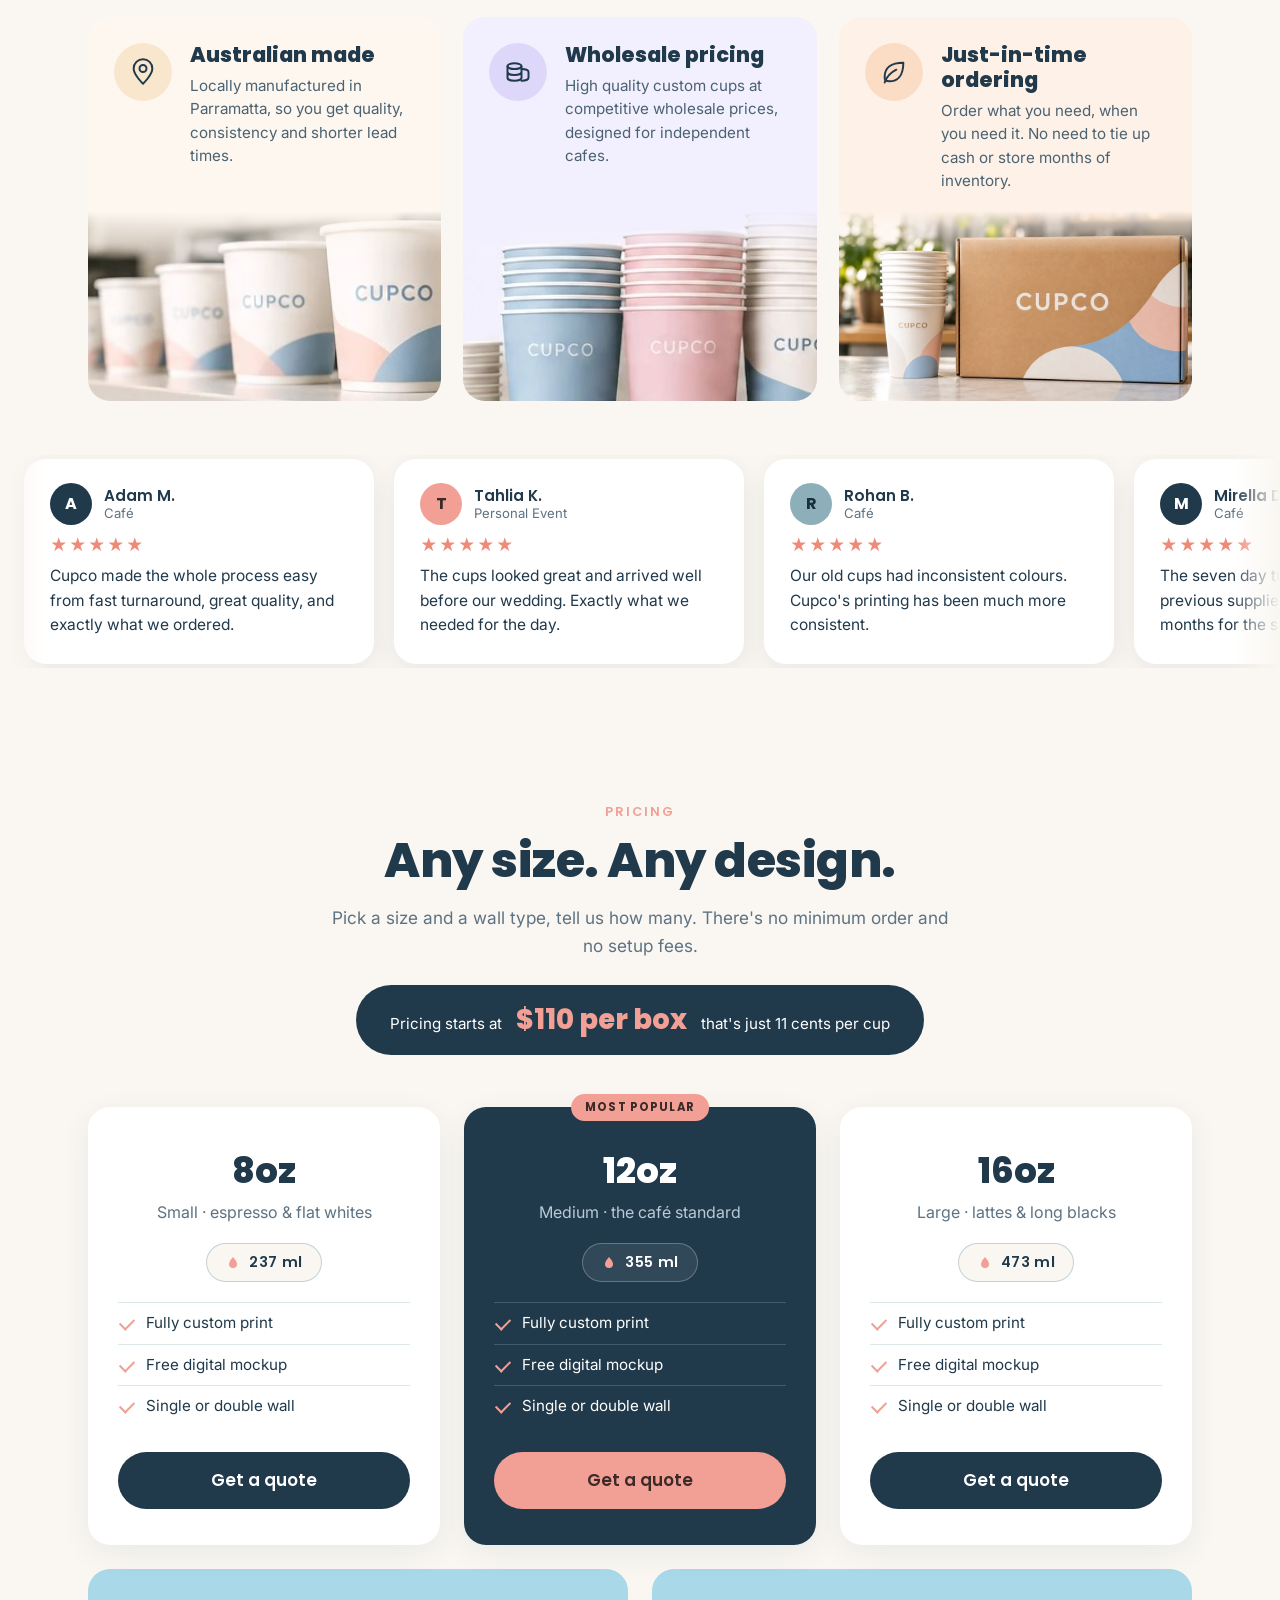
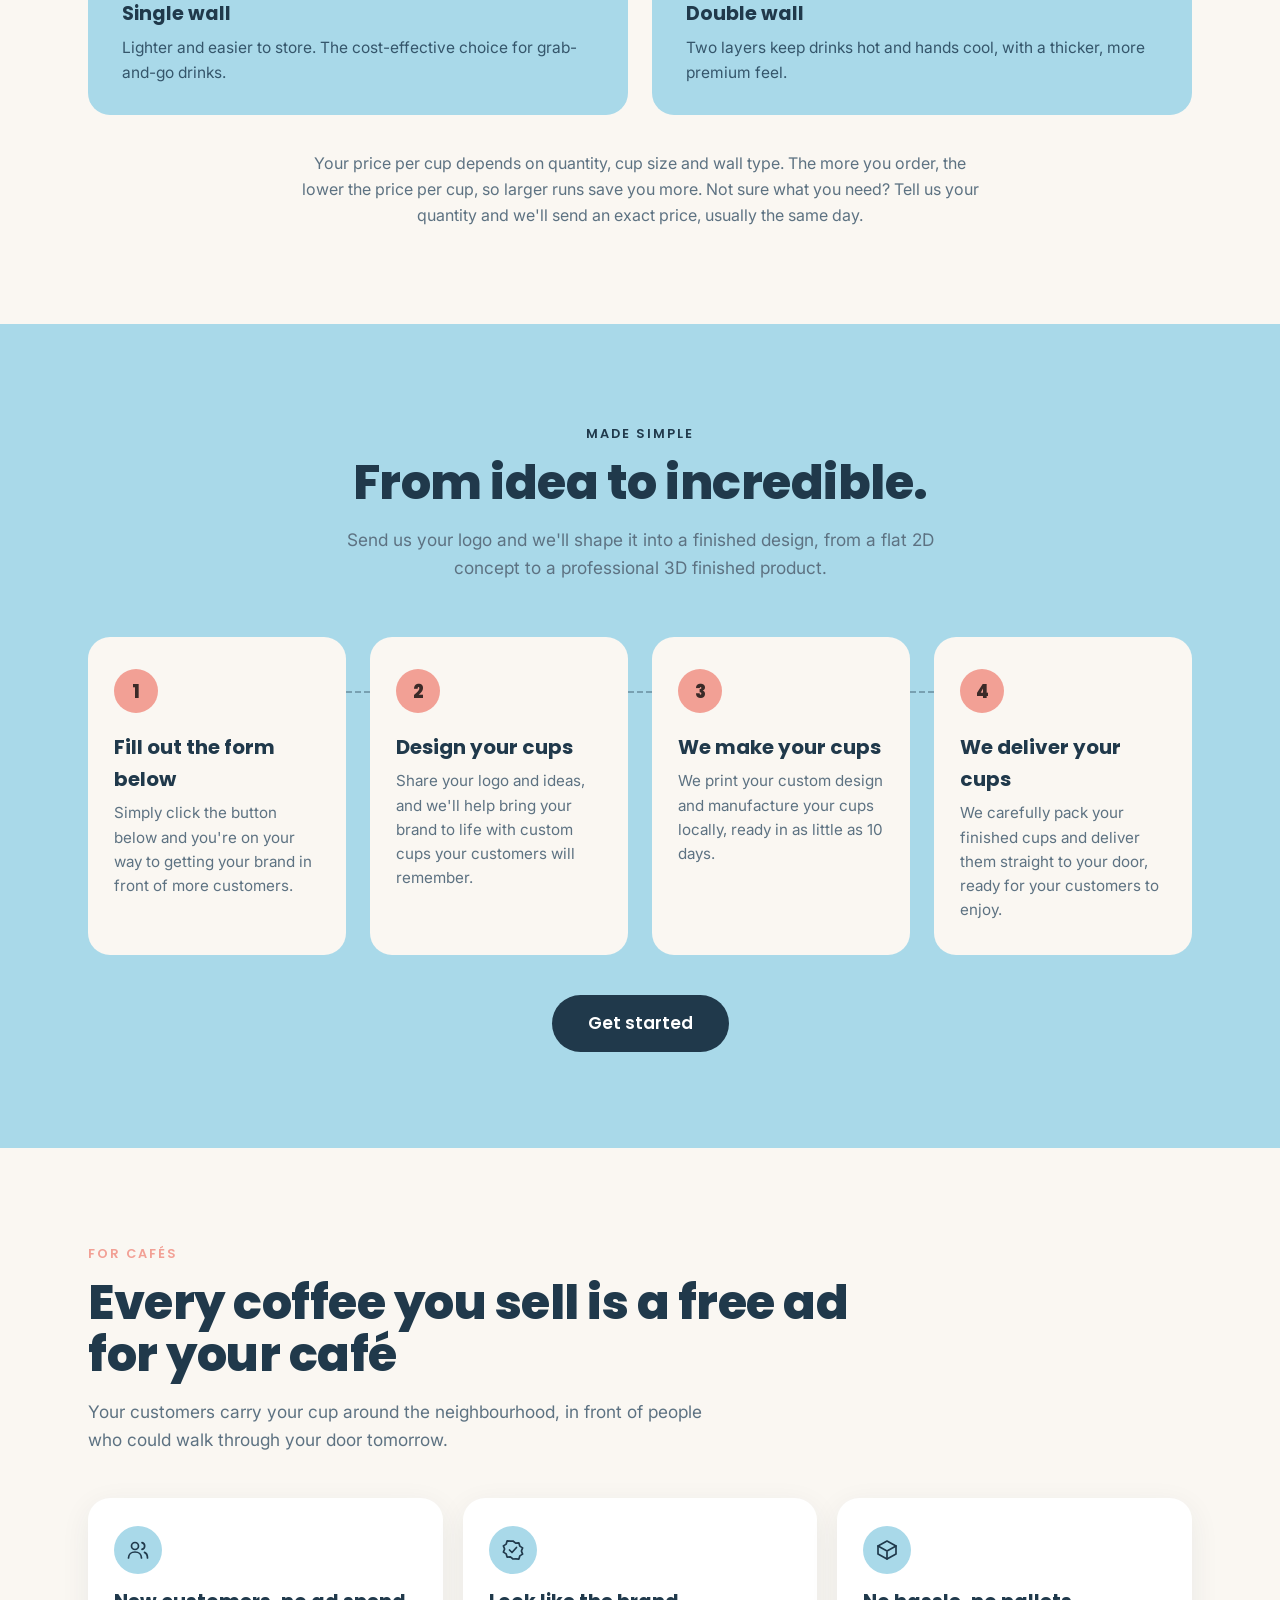
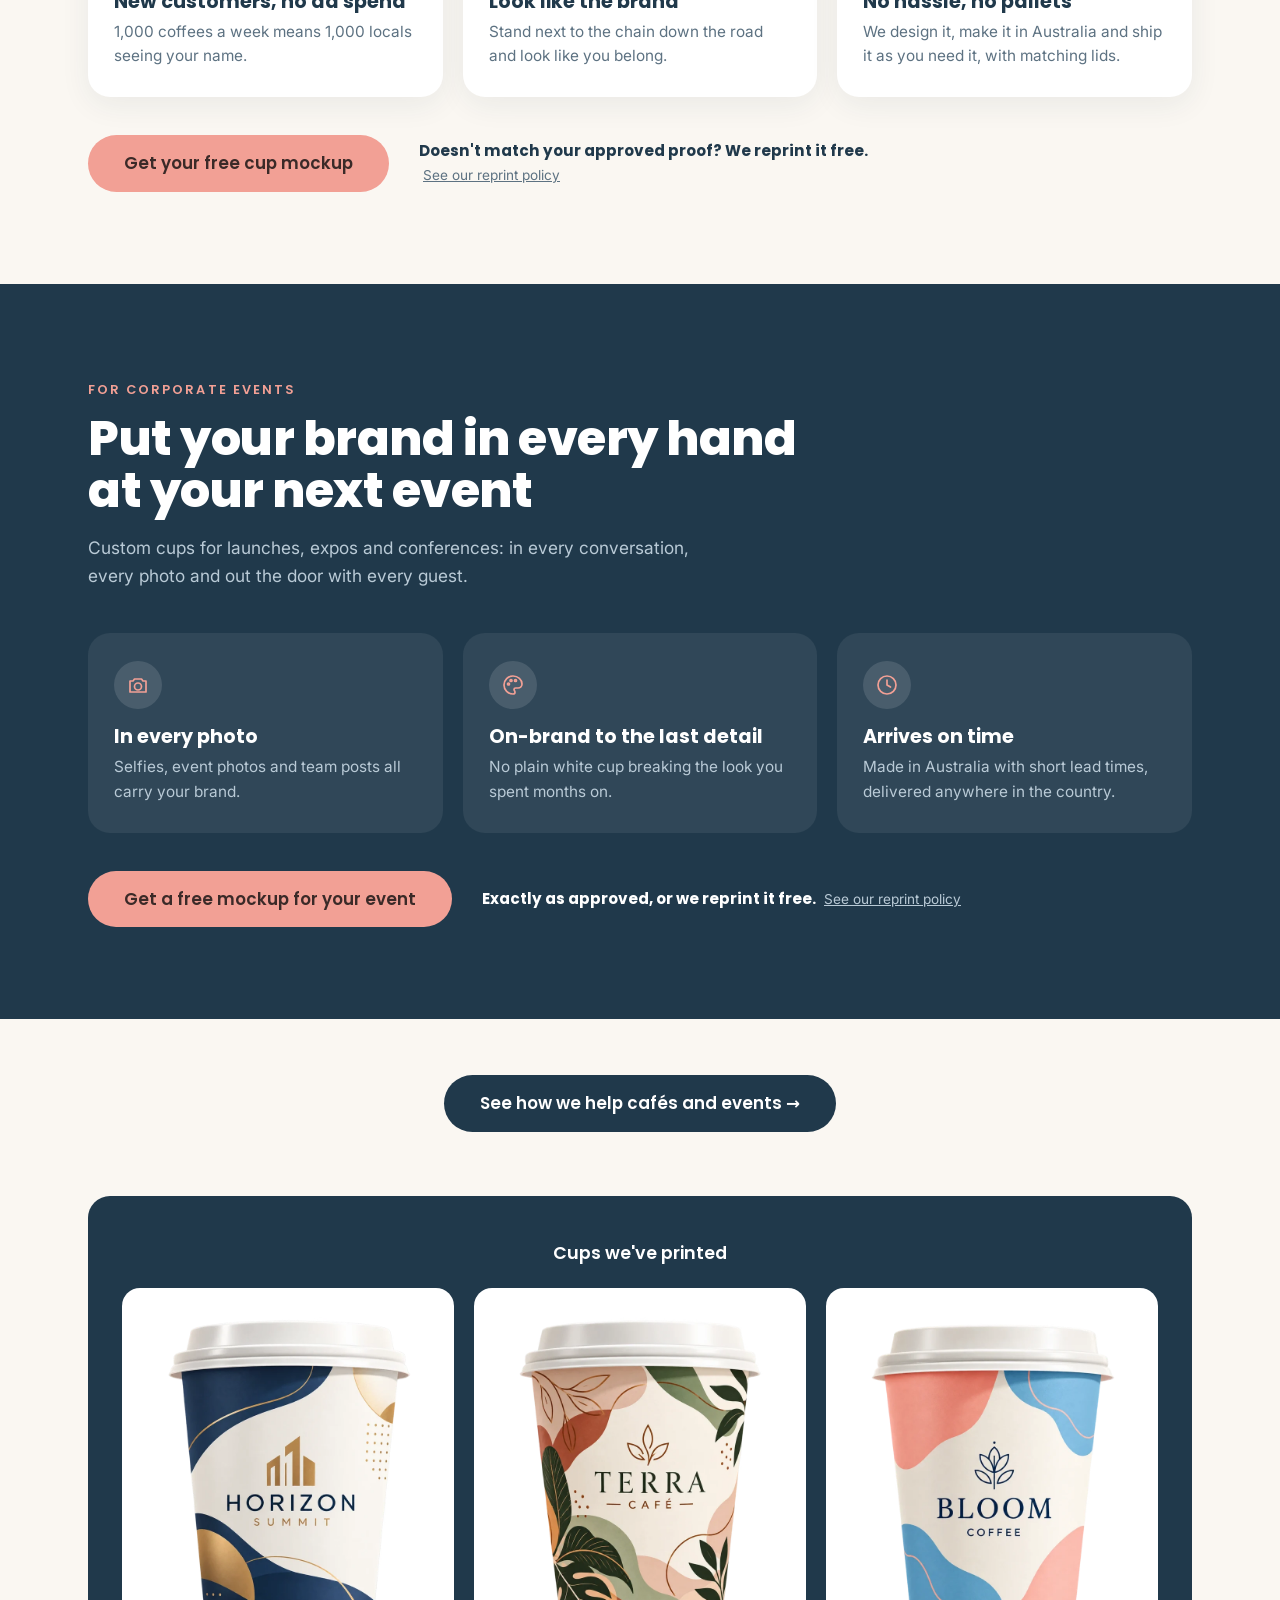
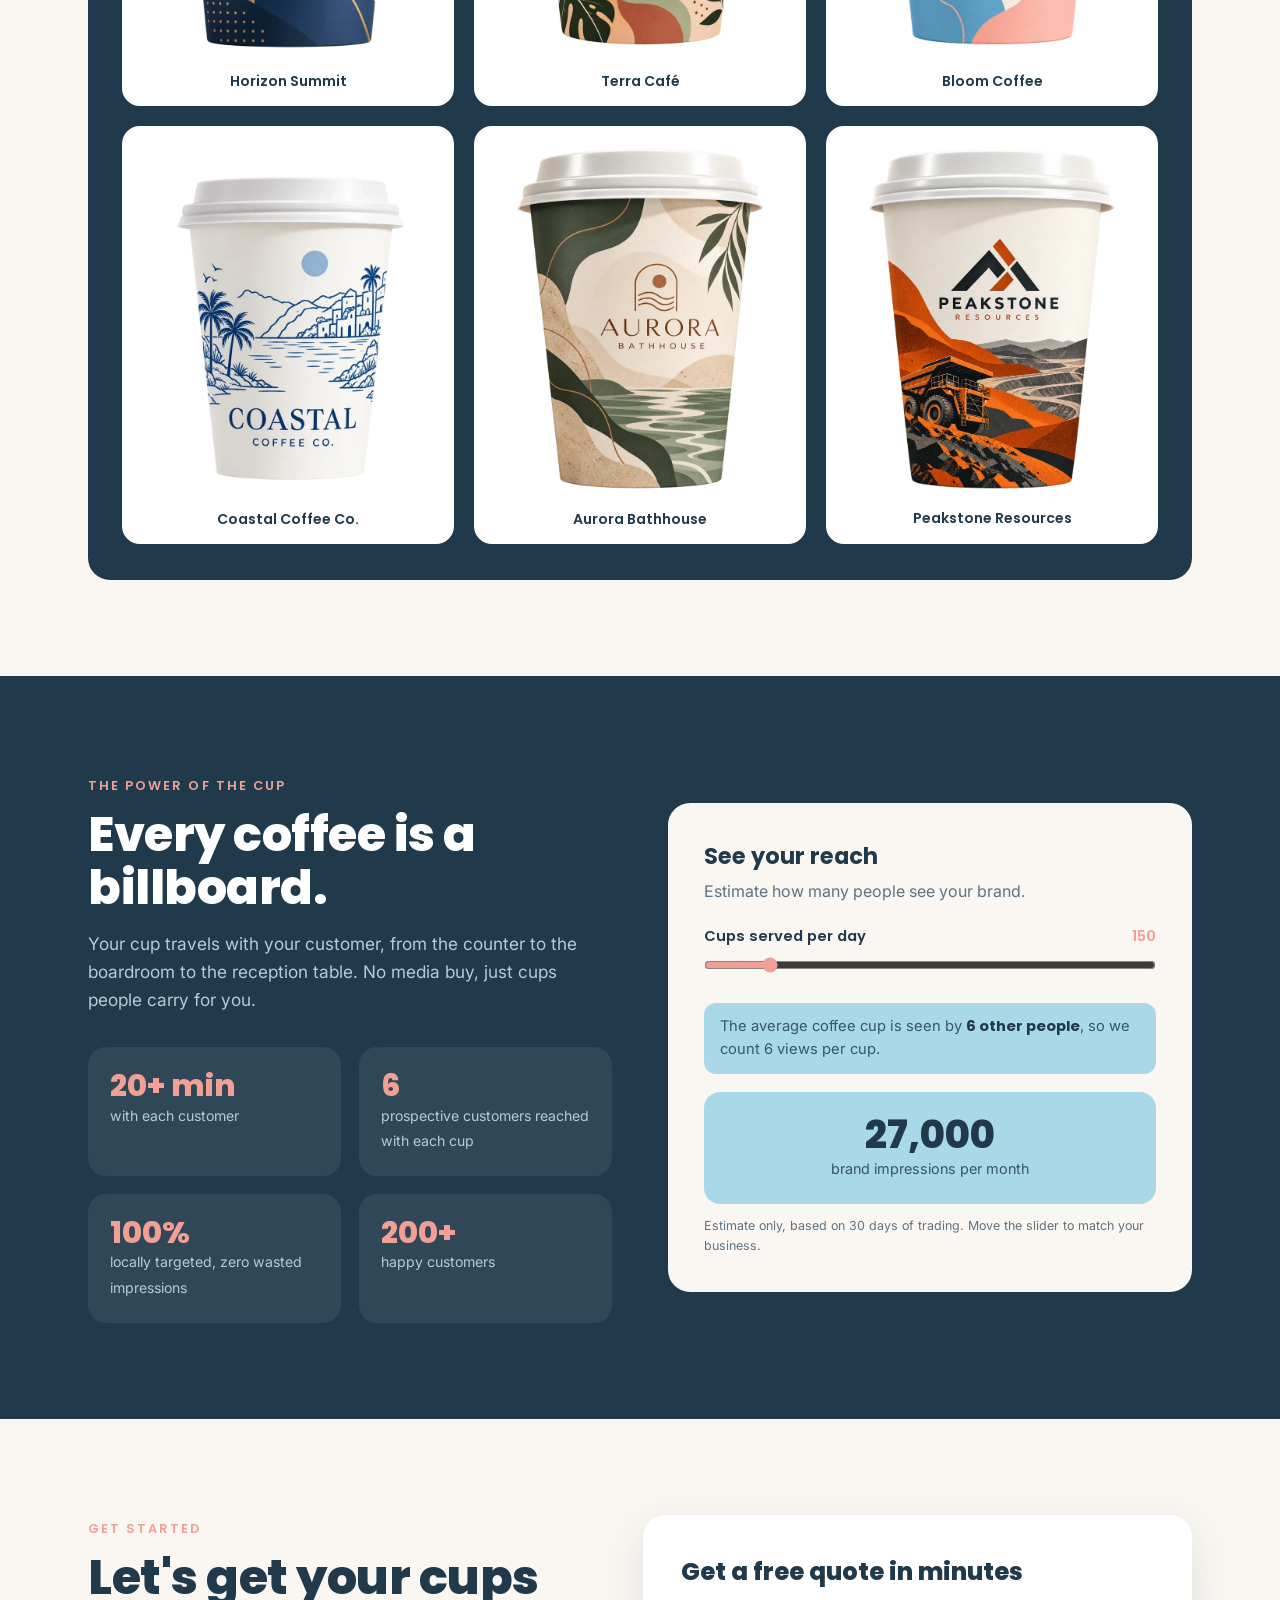
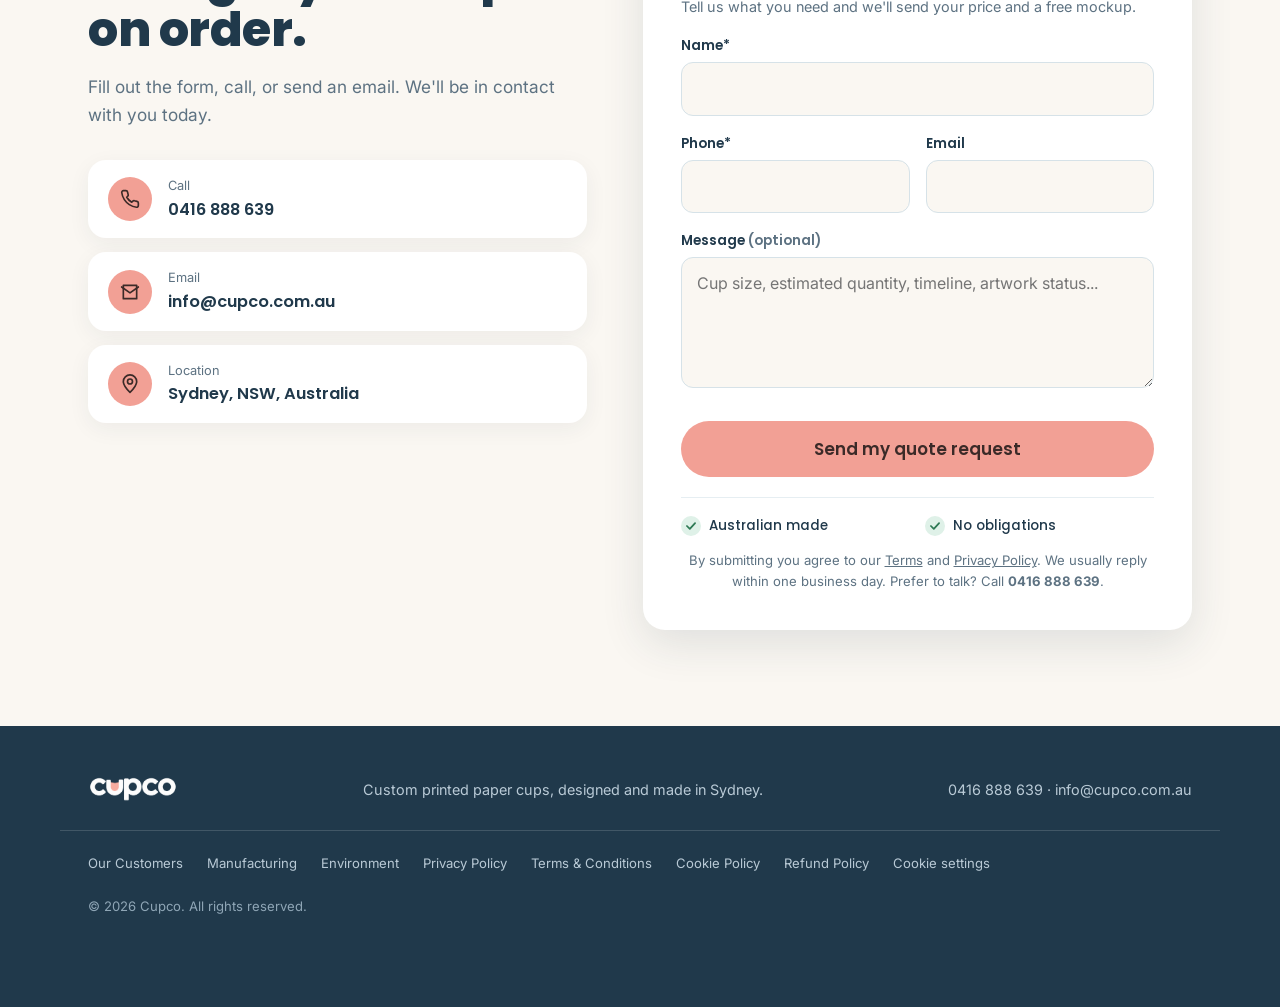
==== commit 99348abf: "Cafes benefits line: tighter wording Co-Authored-By: Claude Sonnet 5.5 <noreply@anthropic.com> Claud" ====
--- a/index.html
+++ b/index.html
@@ -478,7 +478,7 @@
     <div class="wrap">
       <span class="eyebrow">For cafés</span>
       <h2>Every coffee you sell is a free ad for your café</h2>
-      <p class="lead">Your customers carry your cup around the suburb, in front of people close enough to walk in tomorrow.</p>
+      <p class="lead">Your customers carry your cup around the neighbourhood, in front of people who could walk through your door tomorrow.</p>
       <div class="bn-grid"><div class="bn"><i><svg viewBox="0 0 24 24"><circle cx="9" cy="8" r="3.5"/><path d="M2.5 20c0-3.6 2.9-6 6.5-6s6.5 2.4 6.5 6"/><path d="M16 4.6a3.5 3.5 0 0 1 0 6.8M18.5 14.4c1.8.8 3 2.7 3 5.6"/></svg></i><h3>New customers, no ad spend</h3><p>1,000 coffees a week means 1,000 locals seeing your name.</p></div><div class="bn"><i><svg viewBox="0 0 24 24"><path d="M12 3l2.6 2.1 3.3-.2.9 3.2 2.8 1.8-1.2 3.1 1.2 3.1-2.8 1.8-.9 3.2-3.3-.2L12 21l-2.6-2.1-3.3.2-.9-3.2-2.8-1.8 1.2-3.1-1.2-3.1 2.8-1.8.9-3.2 3.3.2z"/><path d="m8.5 12 2.5 2.5 4.5-5"/></svg></i><h3>Look like the brand</h3><p>Stand next to the chain down the road and look like you belong.</p></div><div class="bn"><i><svg viewBox="0 0 24 24"><path d="M21 8 12 3 3 8v8l9 5 9-5z"/><path d="m3 8 9 5 9-5M12 13v8"/></svg></i><h3>No hassle, no pallets</h3><p>We design it, make it in Australia and ship it as you need it, with matching lids.</p></div></div>
       <div class="bn-cta">
         <a class="btn btn-coral" href="#contact" data-type="Cafe">Get your free cup mockup</a>
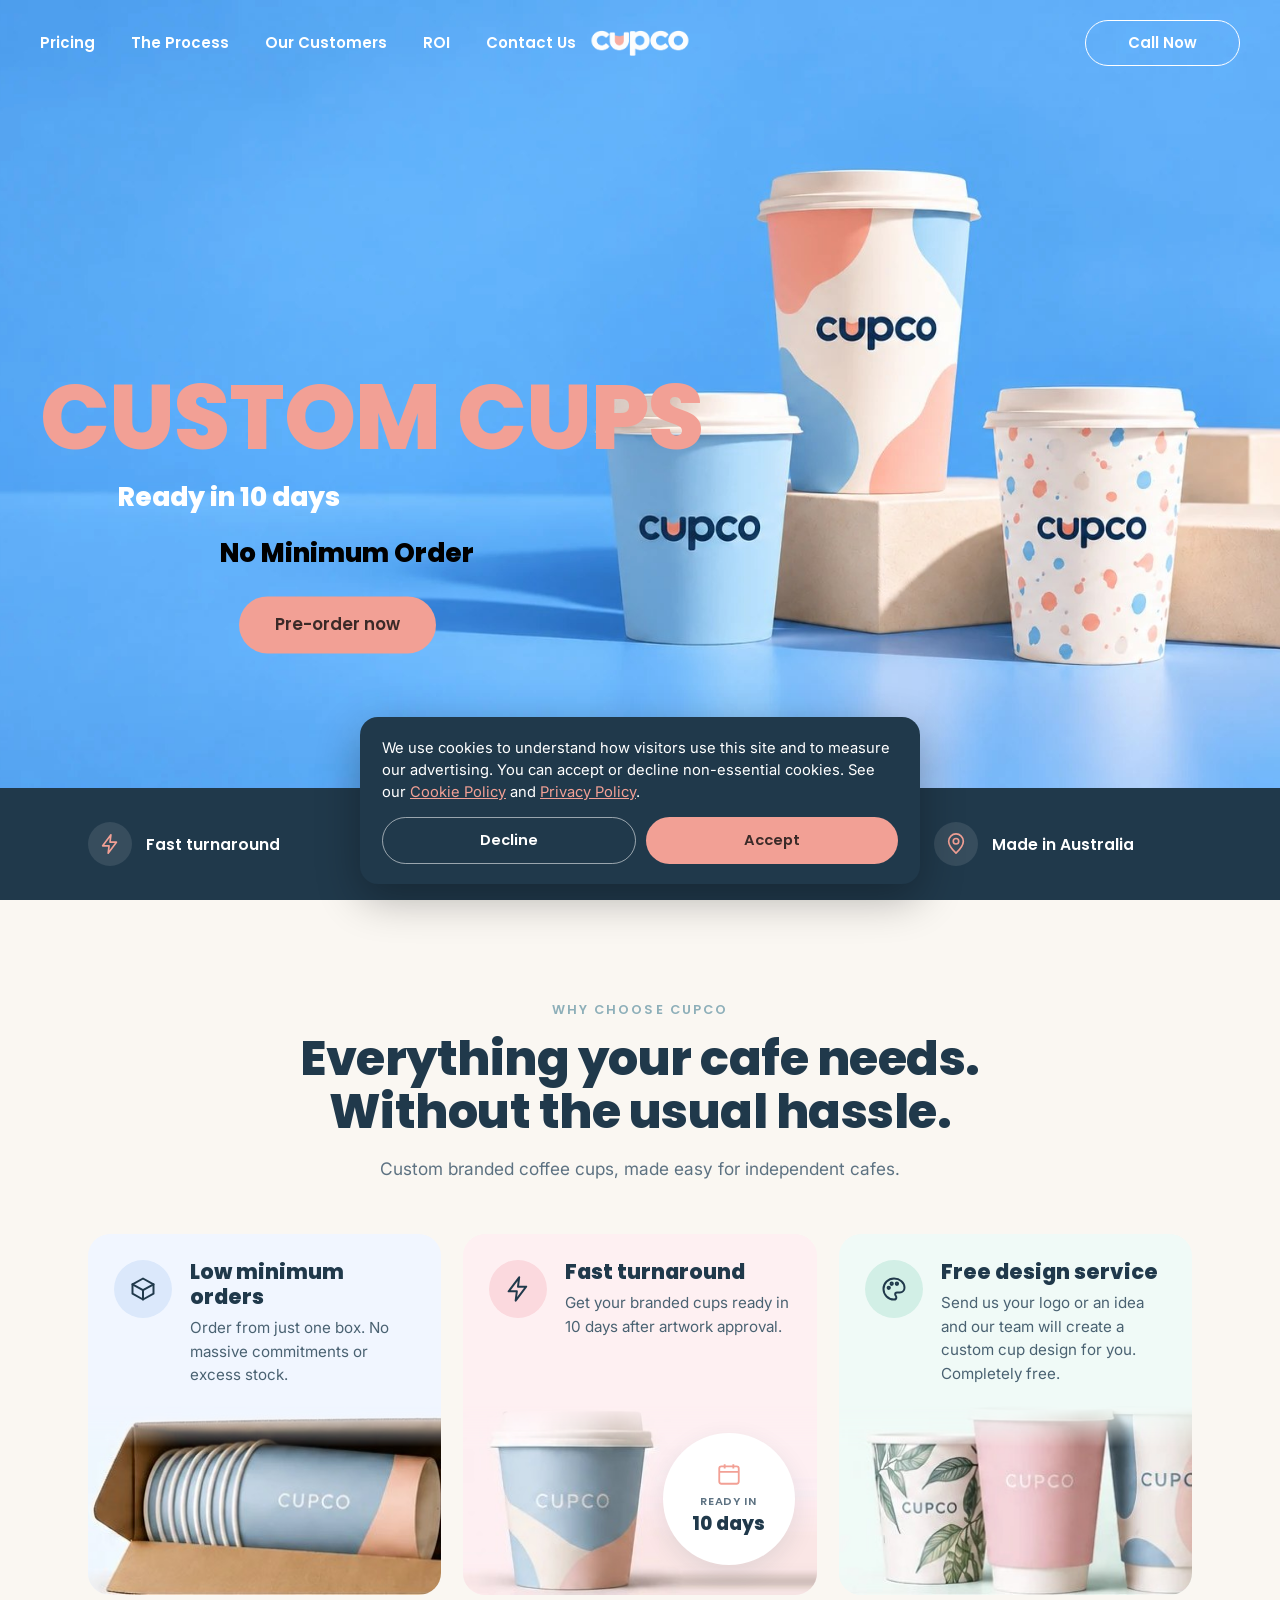
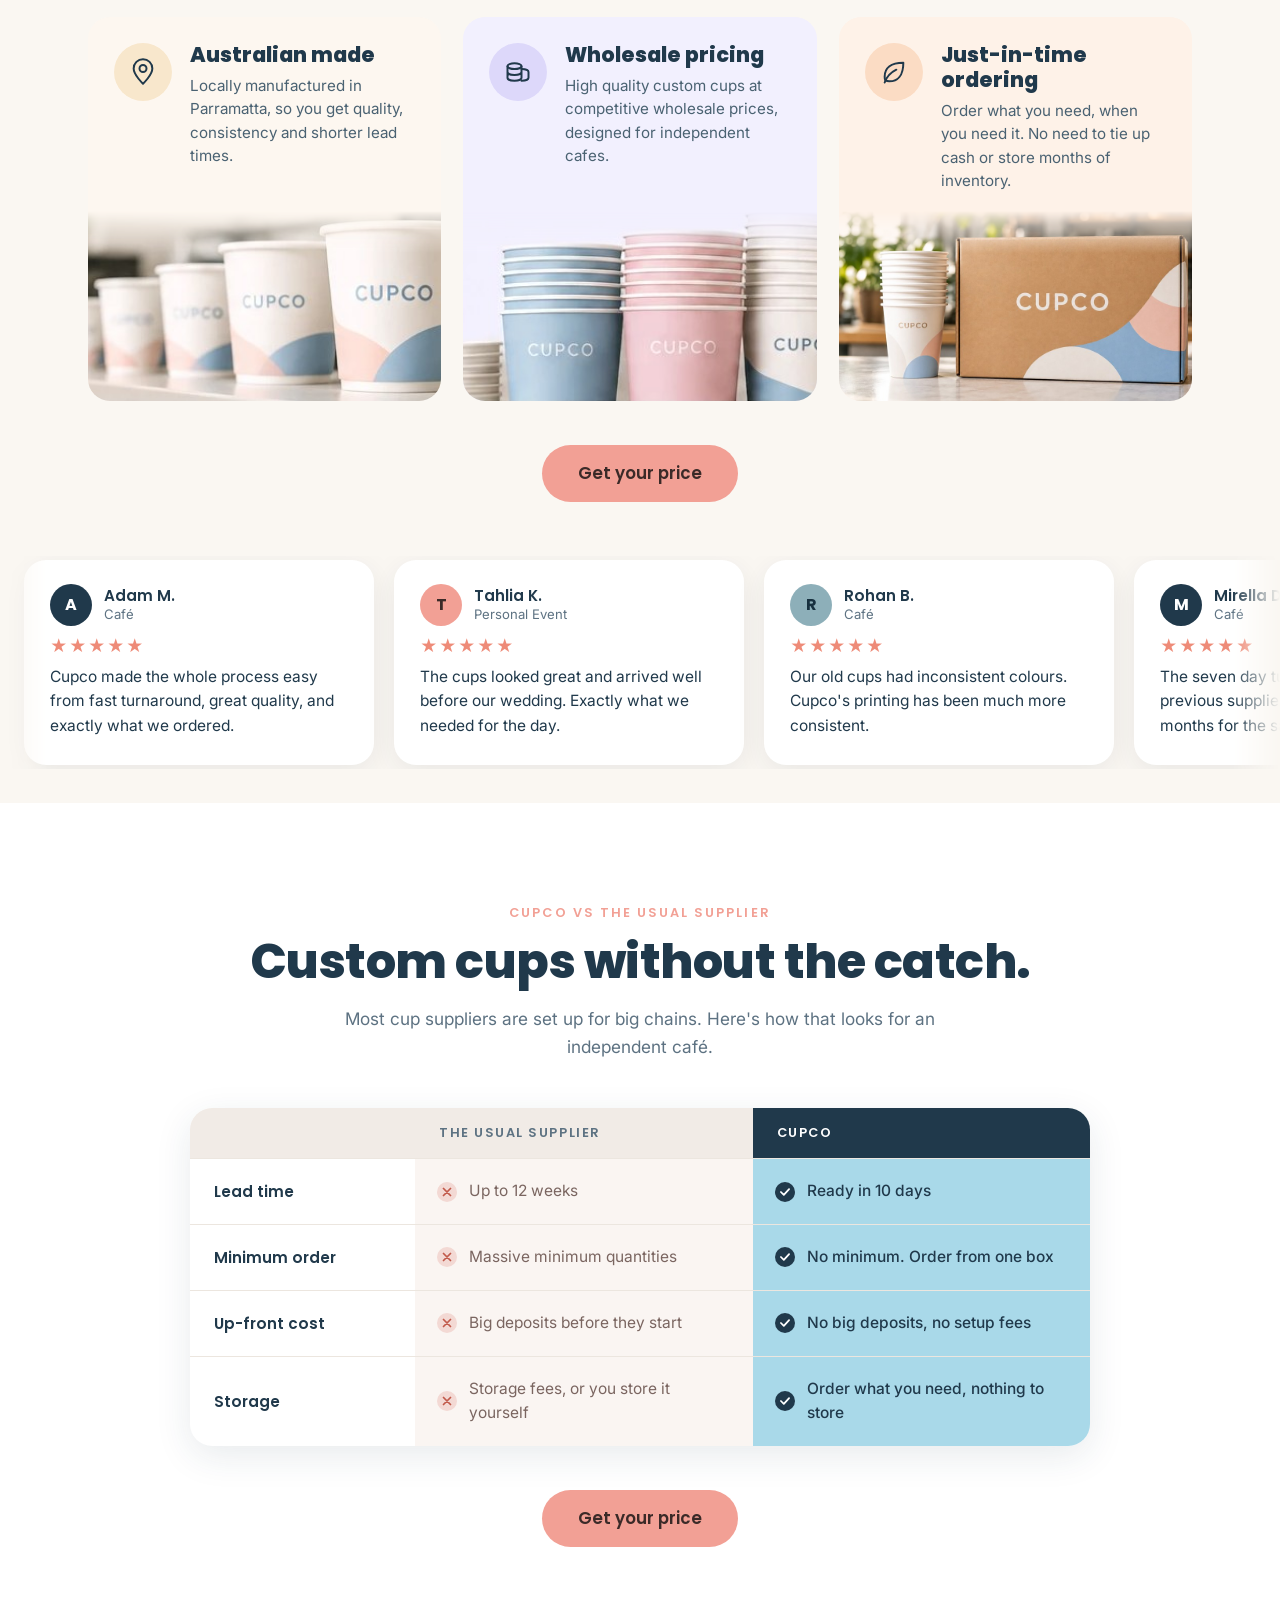
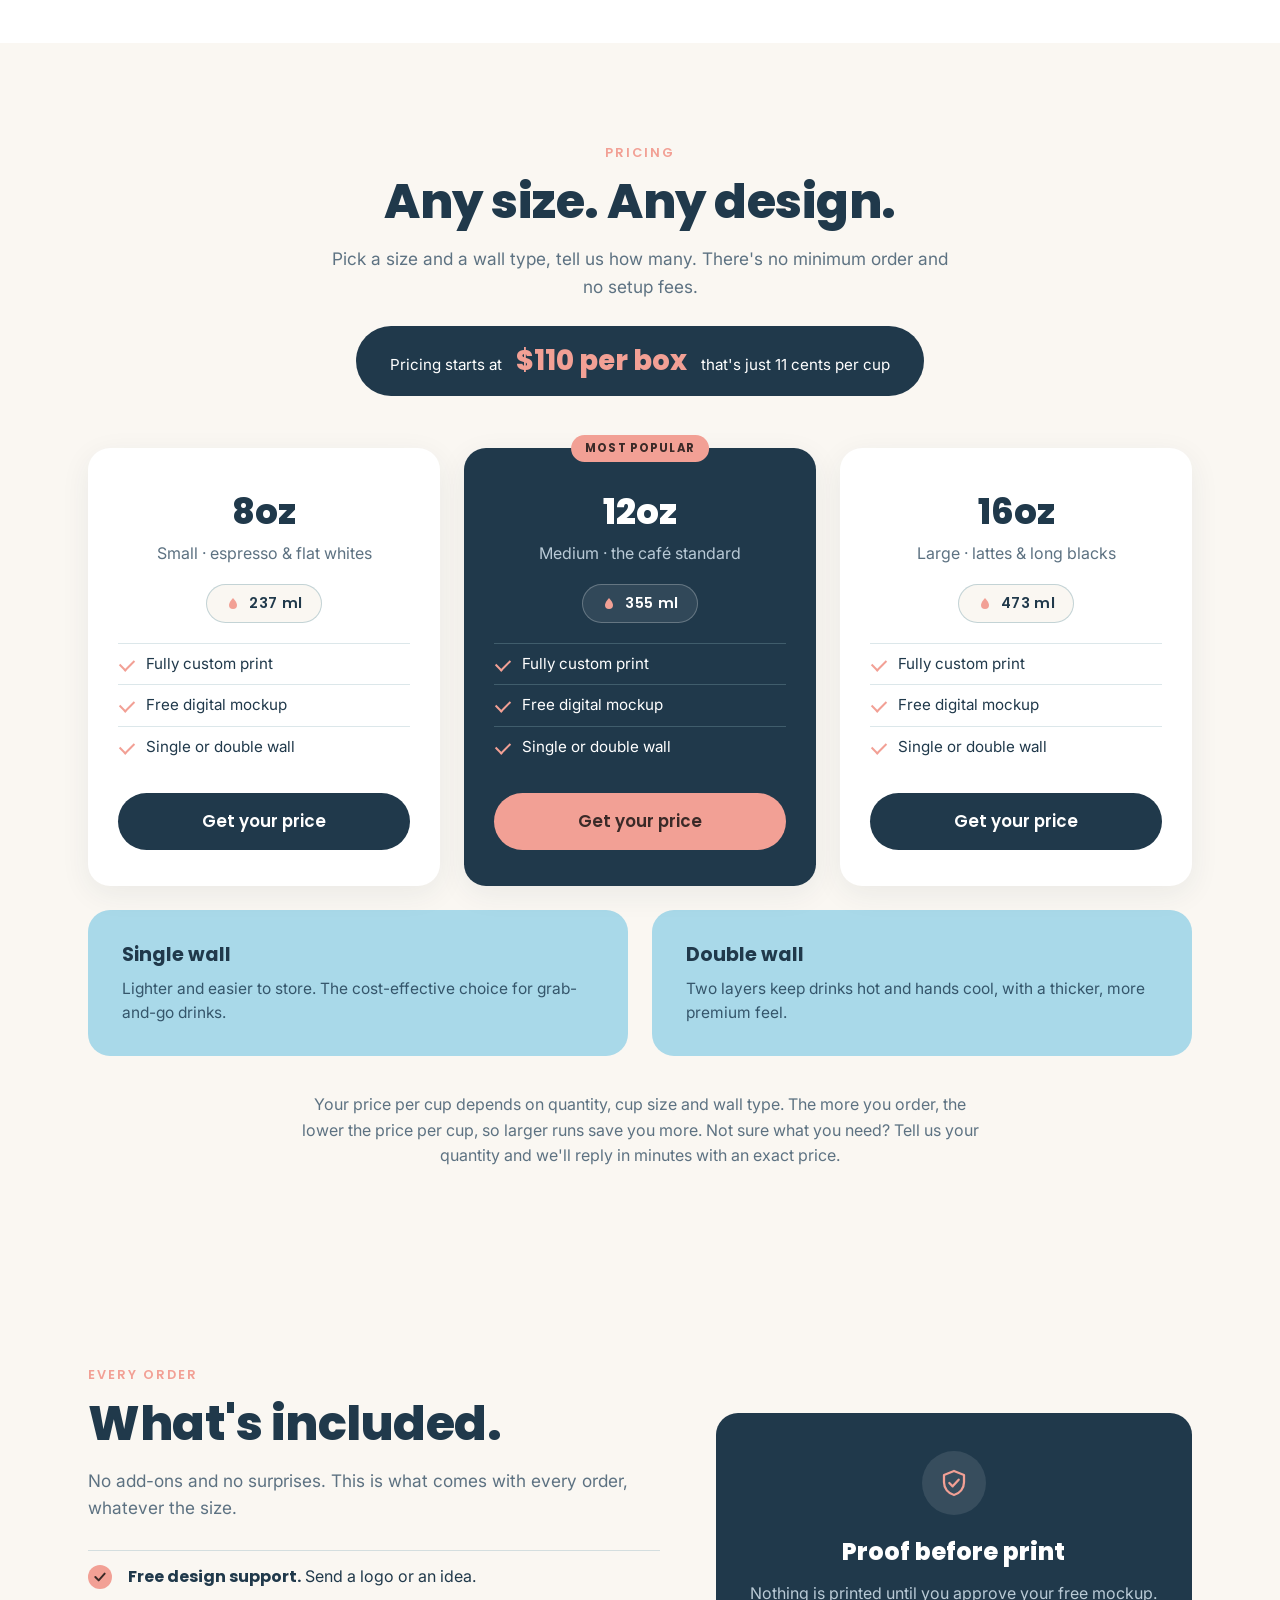
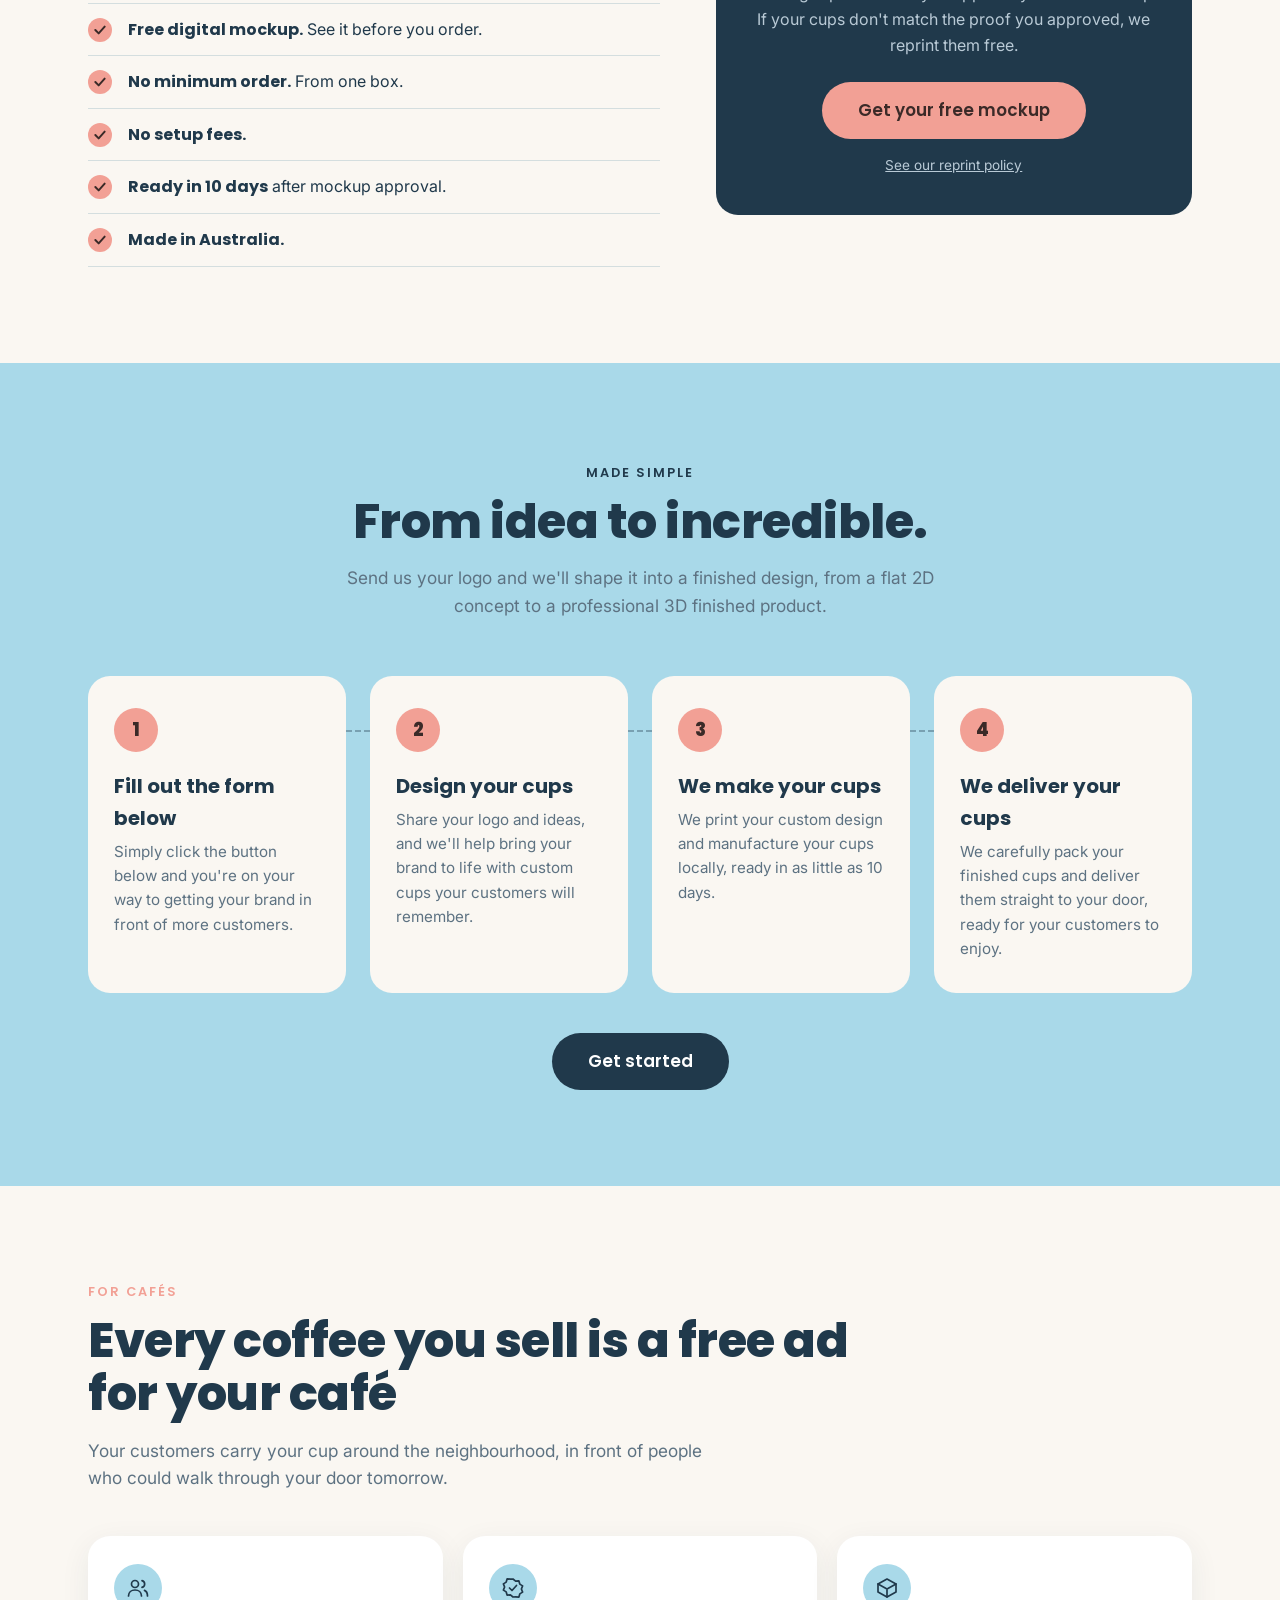
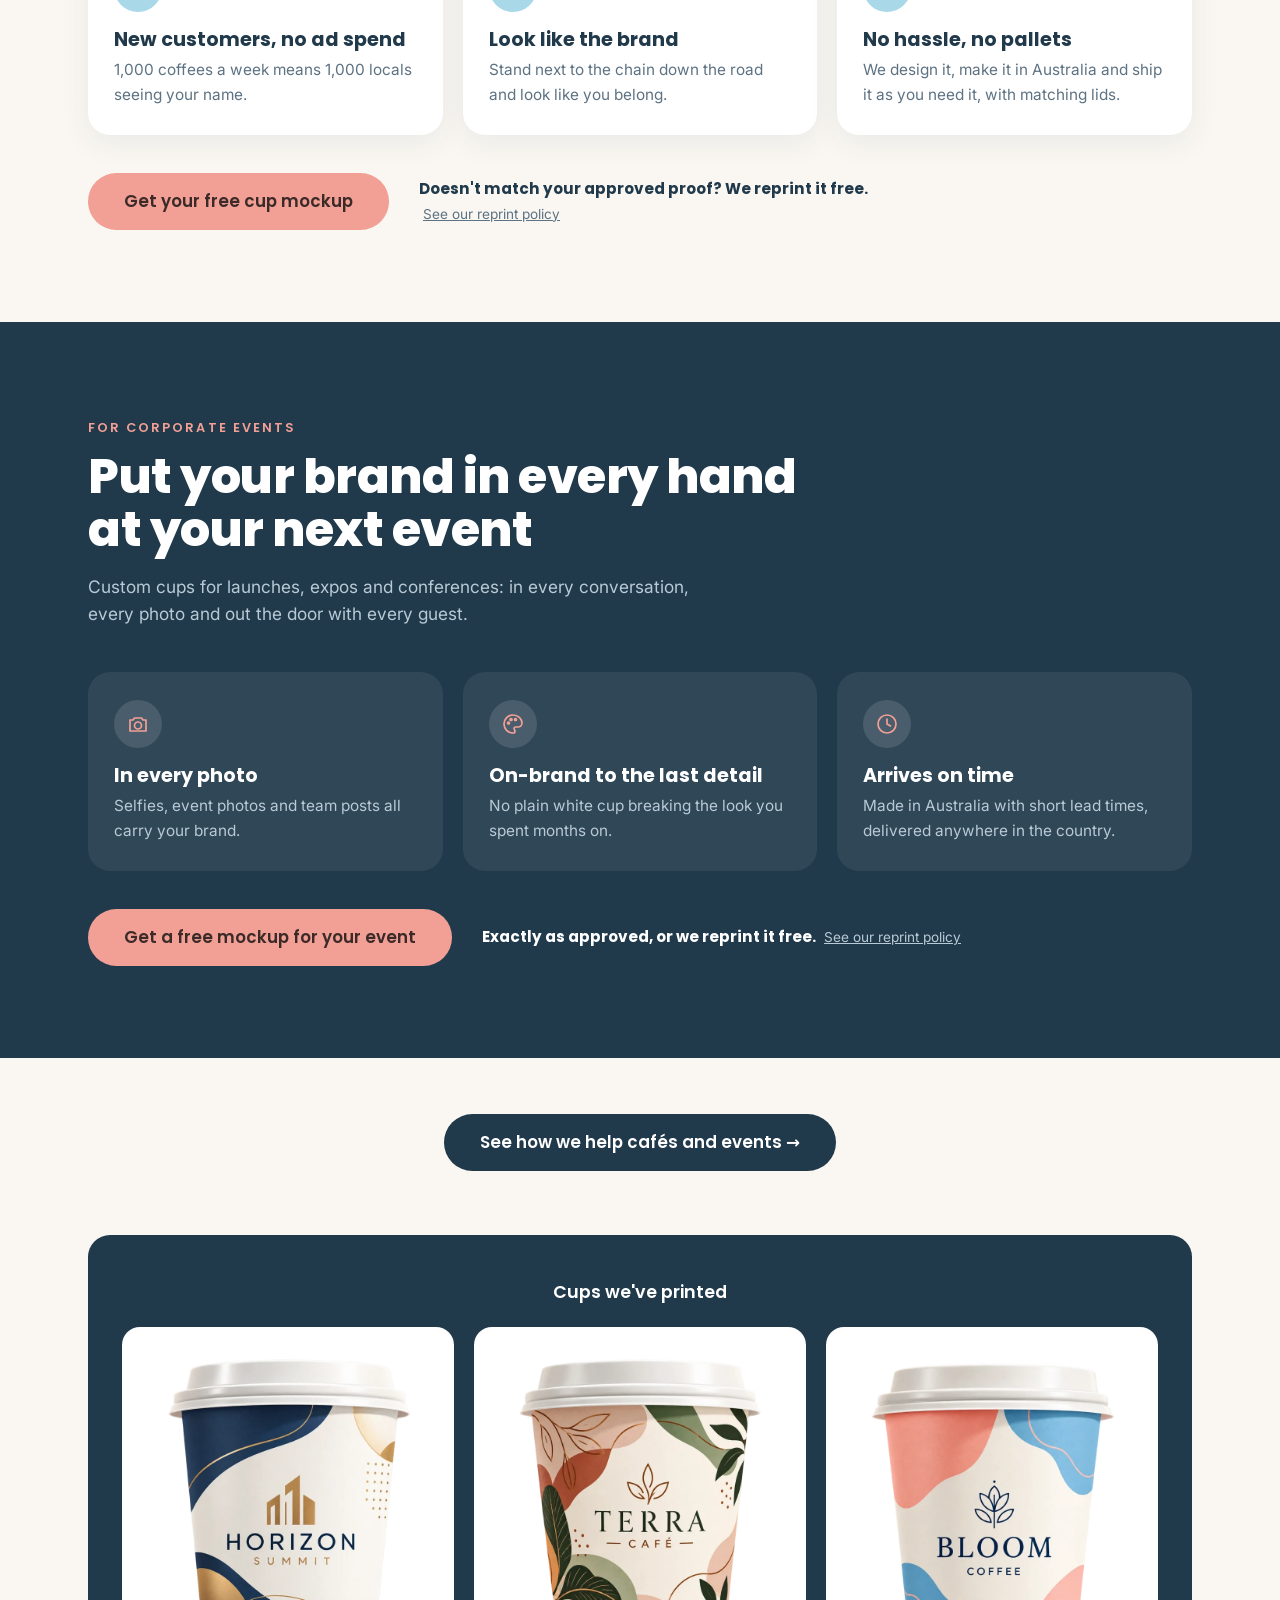
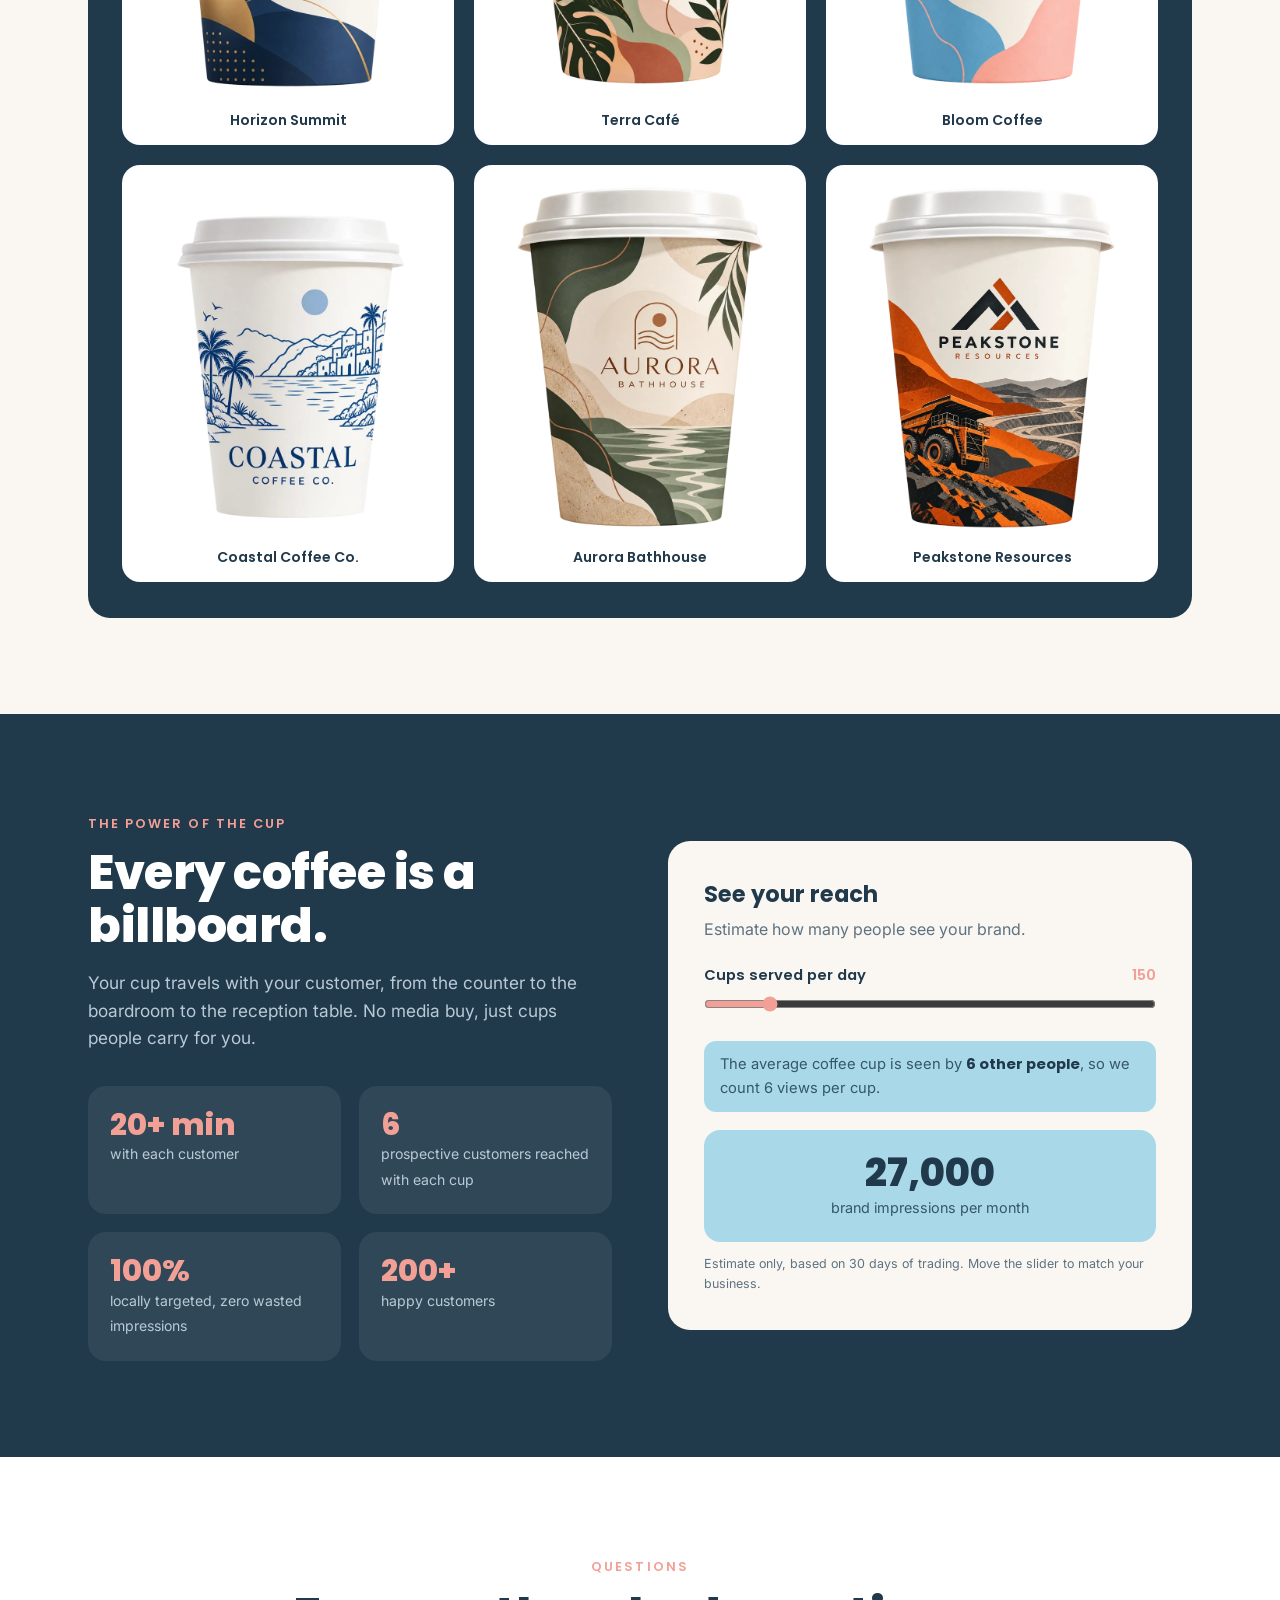
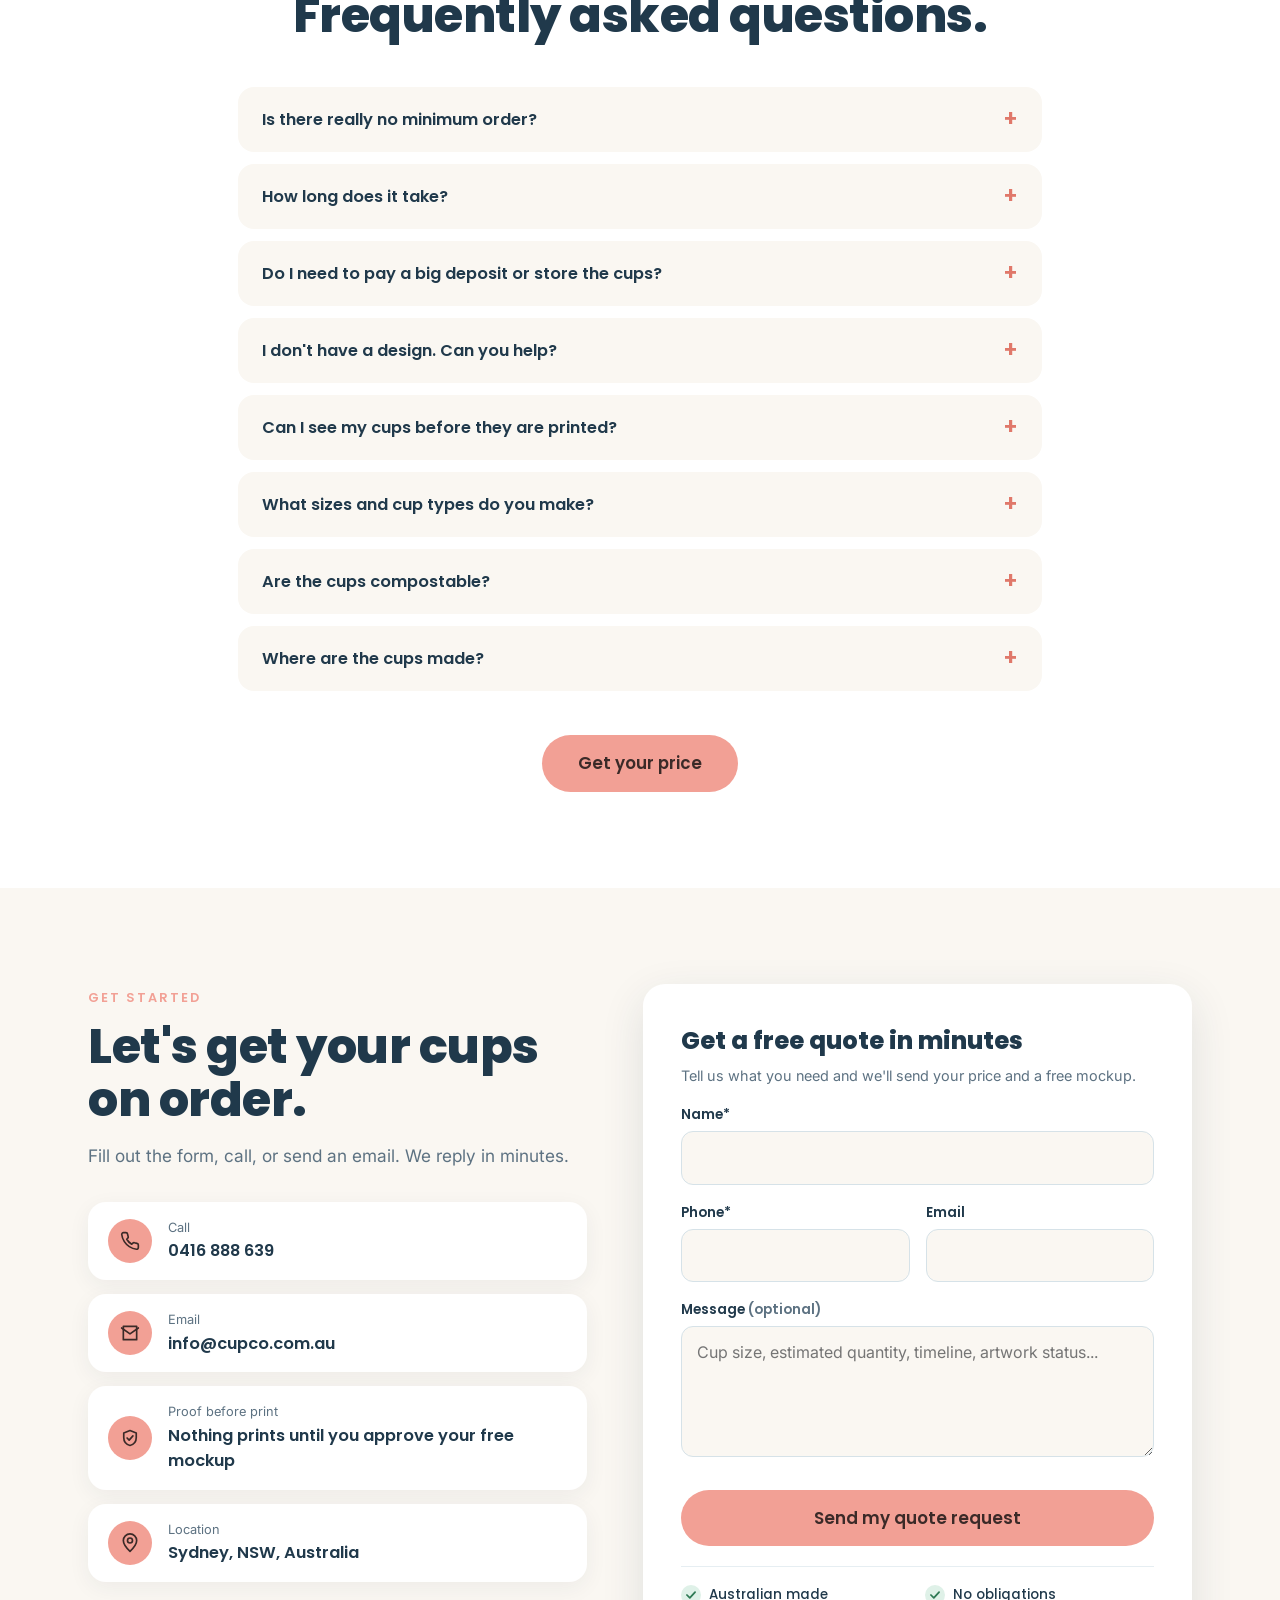
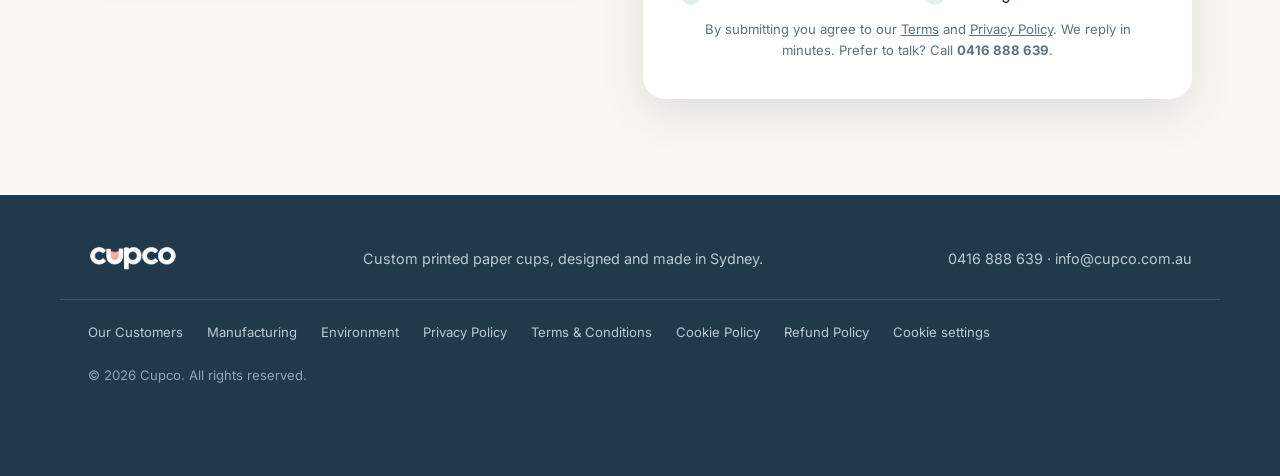
==== commit 2ebab6de: "Add thank-you page, supplier comparison, what's included with proof-before-print, FAQ; 'Get your pri" ====
--- a/index.html
+++ b/index.html
@@ -4,7 +4,7 @@
 <meta charset="utf-8">
 <meta name="viewport" content="width=device-width, initial-scale=1">
 <title>Custom Printed Paper Cups Sydney | Cupco</title>
-<meta name="description" content="Custom printed paper cups made in Sydney. Ready in 10 days, no minimum order, free digital mockups. Get a free quote today.">
+<meta name="description" content="Custom printed paper cups made in Sydney. Ready in 10 days, no minimum order, free digital mockups. Get your price today.">
 <!-- TEMPORARY: staging. Remove this tag when LP.cupco.com.au goes live or the page will never appear in search. -->
 <meta name="robots" content="noindex, nofollow">
 <link rel="preconnect" href="https://fonts.googleapis.com">
@@ -182,6 +182,43 @@
 .b-corp .promise a{color:#b9cad6}
 @media(max-width:1000px){.bn-grid{grid-template-columns:1fr}}
 @media(max-width:640px){.bblock{padding:64px 0}}
+
+
+/* ---------- COMPARE / INCLUDED / FAQ ---------- */
+.cta-row{text-align:center;margin-top:44px}
+#compare{background:#fff}
+.vs{max-width:900px;margin:48px auto 0;border-radius:var(--radius);overflow:hidden;box-shadow:0 10px 36px rgba(32,57,75,.1);background:#fff}
+.vs-head,.vs-row{display:grid;grid-template-columns:.8fr 1.2fr 1.2fr}
+.vs-head span{padding:16px 24px;font:600 .8rem 'Poppins';letter-spacing:.12em;text-transform:uppercase;color:var(--muted);background:#f1ebe6}
+.vs-head .us{background:var(--navy);color:#fff}
+.vs-row b{padding:20px 24px;font:600 .95rem 'Poppins';display:flex;align-items:center;border-top:1px solid #ece6df}
+.vs-row span{padding:20px 24px 20px 54px;position:relative;border-top:1px solid #ece6df;font-size:.97rem;display:flex;align-items:center}
+.vs-row .no{color:#7a6560;background:#faf5f2}
+.vs-row .yes{background:var(--powder);font-weight:500}
+.vs-row svg{position:absolute;left:22px;top:50%;margin-top:-10px;width:20px;height:20px;padding:3px;border-radius:50%;fill:none;stroke-width:3;stroke-linecap:round;stroke-linejoin:round}
+.vs-row .no svg{background:#f3d9d4;stroke:#c25a4b}.vs-row .yes svg{background:var(--navy);stroke:#fff}
+#included{background:var(--ivory)}
+.inc-grid{display:grid;grid-template-columns:1.2fr 1fr;gap:56px;align-items:center}
+.inc{list-style:none;margin-top:28px}
+.inc li{position:relative;padding:13px 0 13px 40px;border-top:1px solid rgba(141,175,185,.35)}
+.inc li:last-child{border-bottom:1px solid rgba(141,175,185,.35)}
+.inc svg{position:absolute;left:0;top:14px;width:24px;height:24px;padding:4px;border-radius:50%;background:var(--coral);stroke:#3b2a28;fill:none;stroke-width:3;stroke-linecap:round;stroke-linejoin:round}
+.inc b{font-family:'Poppins'}
+.proof{background:var(--navy);color:#fff;border-radius:var(--radius);padding:38px 34px;text-align:center}
+.proof i{display:grid;place-items:center;width:64px;height:64px;border-radius:50%;background:rgba(255,255,255,.1);margin:0 auto 18px}
+.proof svg{width:32px;height:32px;stroke:var(--coral);fill:none;stroke-width:1.7;stroke-linecap:round;stroke-linejoin:round}
+.proof h3{font-size:1.5rem;font-weight:800}.proof p{color:#b9cad6;margin:10px 0 24px}
+.proof-link{display:block;margin-top:16px;font-size:.85rem;color:#b9cad6;text-decoration:underline}
+.proofnote i{background:var(--powder)}.proofnote svg{stroke:var(--navy)}
+#faq{background:#fff}
+.faq{margin-top:44px}
+.faq details{background:var(--ivory);border-radius:16px;padding:0 24px;margin-bottom:12px}
+.faq summary{cursor:pointer;padding:20px 0;font:600 1.02rem 'Poppins';list-style:none;display:flex;justify-content:space-between;gap:16px}
+.faq summary::-webkit-details-marker{display:none}.faq summary::after{content:"+";color:#e0786a;font-size:1.4rem;line-height:1}
+.faq details[open] summary::after{content:"–"}.faq details p{padding:0 0 20px;color:var(--muted)}
+.faq a{text-decoration:underline}
+@media(max-width:1000px){.inc-grid{grid-template-columns:1fr;gap:36px}}
+@media(max-width:640px){.vs-head{display:none}.vs-row{grid-template-columns:1fr}.vs-row b{padding:16px 20px 4px;border-top:1px solid #ece6df;background:#fff}.vs-row span{border-top:0;padding:12px 20px 12px 52px}.vs-row .no{padding-top:8px}.cta-row{margin-top:32px}}
 
 /* ---------- ROI ---------- */
 #roi{background:var(--navy);color:#fff}
@@ -339,6 +376,7 @@
       </div>
     </div>
   </div>
+  <div class="wrap"><p class="cta-row"><a class="btn btn-coral" href="#contact">Get your price</a></p></div>
 </section>
 
 <!-- REVIEWS -->
@@ -409,6 +447,25 @@
       </figure>
       </div>
     </div>
+  </div>
+</section>
+
+<!-- COMPARE -->
+<section id="compare">
+  <div class="wrap">
+    <div class="center">
+      <span class="eyebrow">Cupco vs the usual supplier</span>
+      <h2>Custom cups without the catch.</h2>
+      <p class="lead">Most cup suppliers are set up for big chains. Here's how that looks for an independent café.</p>
+    </div>
+    <div class="vs" role="table" aria-label="Cupco compared with a typical supplier">
+      <div class="vs-head" role="row"><span role="columnheader"></span><span role="columnheader">The usual supplier</span><span role="columnheader" class="us">Cupco</span></div>
+      <div class="vs-row" role="row"><b role="rowheader">Lead time</b><span role="cell" class="no"><svg viewBox="0 0 24 24"><path d="M6 6l12 12M18 6 6 18"/></svg>Up to 12 weeks</span><span role="cell" class="yes"><svg viewBox="0 0 24 24"><path d="m5 12 5 5 9-10"/></svg>Ready in 10 days</span></div>
+      <div class="vs-row" role="row"><b role="rowheader">Minimum order</b><span role="cell" class="no"><svg viewBox="0 0 24 24"><path d="M6 6l12 12M18 6 6 18"/></svg>Massive minimum quantities</span><span role="cell" class="yes"><svg viewBox="0 0 24 24"><path d="m5 12 5 5 9-10"/></svg>No minimum. Order from one box</span></div>
+      <div class="vs-row" role="row"><b role="rowheader">Up-front cost</b><span role="cell" class="no"><svg viewBox="0 0 24 24"><path d="M6 6l12 12M18 6 6 18"/></svg>Big deposits before they start</span><span role="cell" class="yes"><svg viewBox="0 0 24 24"><path d="m5 12 5 5 9-10"/></svg>No big deposits, no setup fees</span></div>
+      <div class="vs-row" role="row"><b role="rowheader">Storage</b><span role="cell" class="no"><svg viewBox="0 0 24 24"><path d="M6 6l12 12M18 6 6 18"/></svg>Storage fees, or you store it yourself</span><span role="cell" class="yes"><svg viewBox="0 0 24 24"><path d="m5 12 5 5 9-10"/></svg>Order what you need, nothing to store</span></div>
+    </div>
+    <p class="cta-row"><a class="btn btn-coral" href="#contact">Get your price</a></p>
   </div>
 </section>
 
@@ -427,20 +484,20 @@
         <h3>8oz</h3><p class="muted">Small · espresso &amp; flat whites</p>
         <div class="cap" aria-label="237 ml capacity"><svg viewBox="0 0 24 24"><path d="M12 3s6 6.2 6 10.5A6 6 0 0 1 6 13.5C6 9.2 12 3 12 3z"/></svg><b>237 ml</b></div>
         <ul><li>Fully custom print</li><li>Free digital mockup</li><li>Single or double wall</li></ul>
-        <a class="btn btn-navy btn-block" href="#contact" data-size="8oz">Get a quote</a>
+        <a class="btn btn-navy btn-block" href="#contact" data-size="8oz">Get your price</a>
       </div>
       <div class="size-card pop">
         <span class="badge">Most popular</span>
         <h3>12oz</h3><p class="muted">Medium · the café standard</p>
         <div class="cap" aria-label="355 ml capacity"><svg viewBox="0 0 24 24"><path d="M12 3s6 6.2 6 10.5A6 6 0 0 1 6 13.5C6 9.2 12 3 12 3z"/></svg><b>355 ml</b></div>
         <ul><li>Fully custom print</li><li>Free digital mockup</li><li>Single or double wall</li></ul>
-        <a class="btn btn-coral btn-block" href="#contact" data-size="12oz">Get a quote</a>
+        <a class="btn btn-coral btn-block" href="#contact" data-size="12oz">Get your price</a>
       </div>
       <div class="size-card">
         <h3>16oz</h3><p class="muted">Large · lattes &amp; long blacks</p>
         <div class="cap" aria-label="473 ml capacity"><svg viewBox="0 0 24 24"><path d="M12 3s6 6.2 6 10.5A6 6 0 0 1 6 13.5C6 9.2 12 3 12 3z"/></svg><b>473 ml</b></div>
         <ul><li>Fully custom print</li><li>Free digital mockup</li><li>Single or double wall</li></ul>
-        <a class="btn btn-navy btn-block" href="#contact" data-size="16oz">Get a quote</a>
+        <a class="btn btn-navy btn-block" href="#contact" data-size="16oz">Get your price</a>
       </div>
     </div>
 
@@ -448,7 +505,33 @@
       <div class="wall"><h4>Single wall</h4><p>Lighter and easier to store. The cost-effective choice for grab-and-go drinks.</p></div>
       <div class="wall"><h4>Double wall</h4><p>Two layers keep drinks hot and hands cool, with a thicker, more premium feel.</p></div>
     </div>
-    <p class="price-note muted">Your price per cup depends on quantity, cup size and wall type. The more you order, the lower the price per cup, so larger runs save you more. Not sure what you need? Tell us your quantity and we'll send an exact price, usually the same day.</p>
+    <p class="price-note muted">Your price per cup depends on quantity, cup size and wall type. The more you order, the lower the price per cup, so larger runs save you more. Not sure what you need? Tell us your quantity and we'll reply in minutes with an exact price.</p>
+  </div>
+</section>
+
+<!-- INCLUDED -->
+<section id="included">
+  <div class="wrap inc-grid">
+    <div>
+      <span class="eyebrow">Every order</span>
+      <h2>What's included.</h2>
+      <p class="lead">No add-ons and no surprises. This is what comes with every order, whatever the size.</p>
+      <ul class="inc">
+        <li><svg viewBox="0 0 24 24"><path d="m5 12 5 5 9-10"/></svg><b>Free design support.</b> Send a logo or an idea.</li>
+        <li><svg viewBox="0 0 24 24"><path d="m5 12 5 5 9-10"/></svg><b>Free digital mockup.</b> See it before you order.</li>
+        <li><svg viewBox="0 0 24 24"><path d="m5 12 5 5 9-10"/></svg><b>No minimum order.</b> From one box.</li>
+        <li><svg viewBox="0 0 24 24"><path d="m5 12 5 5 9-10"/></svg><b>No setup fees.</b></li>
+        <li><svg viewBox="0 0 24 24"><path d="m5 12 5 5 9-10"/></svg><b>Ready in 10 days</b> after mockup approval.</li>
+        <li><svg viewBox="0 0 24 24"><path d="m5 12 5 5 9-10"/></svg><b>Made in Australia.</b></li>
+      </ul>
+    </div>
+    <div class="proof">
+      <i><svg viewBox="0 0 24 24"><path d="M12 3 4.5 6v5.5c0 4.6 3.1 8.4 7.5 9.5 4.4-1.1 7.5-4.9 7.5-9.5V6z"/><path d="m8.5 12 2.5 2.5 4.5-5"/></svg></i>
+      <h3>Proof before print</h3>
+      <p>Nothing is printed until you approve your free mockup. If your cups don't match the proof you approved, we reprint them free.</p>
+      <a class="btn btn-coral" href="#contact">Get your free mockup</a>
+      <a class="proof-link" href="refunds.html">See our reprint policy</a>
+    </div>
   </div>
 </section>
 
@@ -543,16 +626,35 @@
   </div>
 </section>
 
+<!-- FAQ -->
+<section id="faq">
+  <div class="wrap" style="max-width:860px">
+    <div class="center"><span class="eyebrow">Questions</span><h2>Frequently asked questions.</h2></div>
+    <div class="faq">
+      <details><summary>Is there really no minimum order?</summary><p>Yes. There's no minimum, so you can order from just one box and buy only what your café or event needs.</p></details>
+      <details><summary>How long does it take?</summary><p>Your cups are ready in 10 days after you approve your mockup. Many suppliers quote up to 12 weeks.</p></details>
+      <details><summary>Do I need to pay a big deposit or store the cups?</summary><p>No. There are no setup fees and no big up-front deposits, and you order what you need so there's nothing to store. Many suppliers charge large deposits and storage fees, or leave you to store the stock yourself.</p></details>
+      <details><summary>I don't have a design. Can you help?</summary><p>Yes, and it's free. Send us your logo or just an idea and our team will turn it into a print-ready cup design.</p></details>
+      <details><summary>Can I see my cups before they are printed?</summary><p>Yes. You get a free digital mockup to approve first, and nothing is printed until you say so. If your cups don't match the proof you approved, we reprint them free.</p></details>
+      <details><summary>What sizes and cup types do you make?</summary><p>8oz, 12oz and 16oz cups, in single wall or double wall, printed in full colour.</p></details>
+      <details><summary>Are the cups compostable?</summary><p>Our cups are designed for industrial composting. <a href="environment.html">Read more on our environment page.</a></p></details>
+      <details><summary>Where are the cups made?</summary><p>Your cups are designed, printed and made in Australia.</p></details>
+    </div>
+    <p class="cta-row"><a class="btn btn-coral" href="#contact">Get your price</a></p>
+  </div>
+</section>
+
 <!-- CONTACT -->
 <section id="contact">
   <div class="wrap contact-grid">
     <div>
       <span class="eyebrow">Get started</span>
       <h2>Let's get your cups on order.</h2>
-      <p class="lead">Fill out the form, call, or send an email. We'll be in contact with you today.</p>
+      <p class="lead">Fill out the form, call, or send an email. We reply in minutes.</p>
       <div class="methods">
         <a class="method" href="tel:+61416888639"><i><svg viewBox="0 0 24 24"><path d="M22 16.9v3a2 2 0 0 1-2.2 2 19.8 19.8 0 0 1-8.6-3.1 19.5 19.5 0 0 1-6-6A19.8 19.8 0 0 1 2.1 4.2 2 2 0 0 1 4.1 2h3a2 2 0 0 1 2 1.7c.1 1 .4 1.9.7 2.8a2 2 0 0 1-.5 2.1L8.1 9.9a16 16 0 0 0 6 6l1.3-1.3a2 2 0 0 1 2.1-.4c.9.3 1.8.6 2.8.7a2 2 0 0 1 1.7 2z"/></svg></i><span><small>Call</small><b>0416 888 639</b></span></a>
         <a class="method" href="mailto:info@cupco.com.au"><i><svg viewBox="0 0 24 24"><path d="M4 4h16v16H4z"/><path d="m22 6-10 7L2 6"/></svg></i><span><small>Email</small><b>info@cupco.com.au</b></span></a>
+        <div class="method proofnote"><i><svg viewBox="0 0 24 24"><path d="M12 3 4.5 6v5.5c0 4.6 3.1 8.4 7.5 9.5 4.4-1.1 7.5-4.9 7.5-9.5V6z"/><path d="m8.5 12 2.5 2.5 4.5-5"/></svg></i><span><small>Proof before print</small><b>Nothing prints until you approve your free mockup</b></span></div>
         <div class="method"><i><svg viewBox="0 0 24 24"><path d="M12 22s8-7.5 8-13a8 8 0 1 0-16 0c0 5.5 8 13 8 13Z"/><circle cx="12" cy="9" r="3"/></svg></i><span><small>Location</small><b>Sydney, NSW, Australia</b></span></div>
       </div>
     </div>
@@ -574,7 +676,7 @@
           <li><svg viewBox="0 0 24 24"><path d="m5 12 5 5 9-10"/></svg>No obligations</li>
         </ul>
         <p class="msg" id="formMsg">Please fix the highlighted fields and try again.</p>
-        <p class="note">By submitting you agree to our <a href="terms.html"><u>Terms</u></a> and <a href="privacy.html"><u>Privacy Policy</u></a>. We usually reply within one business day. Prefer to talk? Call <a href="tel:+61416888639"><b>0416 888 639</b></a>.</p>
+        <p class="note">By submitting you agree to our <a href="terms.html"><u>Terms</u></a> and <a href="privacy.html"><u>Privacy Policy</u></a>. We reply in minutes. Prefer to talk? Call <a href="tel:+61416888639"><b>0416 888 639</b></a>.</p>
       </form>
       <div class="success" id="success" role="status">
         <h3 id="sTitle">Request sent.</h3>
@@ -596,7 +698,7 @@
   <p class="wrap copy-line">&copy; 2026 Cupco. All rights reserved.</p>
 </footer>
 
-<div class="sticky"><a class="a" href="tel:+61416888639">Call now</a><a class="b" href="#contact">Get a quote</a></div>
+<div class="sticky"><a class="a" href="tel:+61416888639">Call now</a><a class="b" href="#contact">Get your price</a></div>
 
 <script>
 (function(){
@@ -629,7 +731,6 @@
 
   // --- Quote form (same Formspree endpoint and GA4 lead event as the main landing page)
   var FORM_ENDPOINT='https://formspree.io/f/xwlkqlrv';
-  var ADS_CONVERSION_ID=''; // Google Ads send_to value, e.g. 'AW-123456789/AbC-D_efGhIjKlMnOp'
   var form=document.getElementById('quoteForm'),msg=document.getElementById('formMsg'),
       btn=document.getElementById('submitBtn');
 
@@ -660,8 +761,9 @@
     fetch(FORM_ENDPOINT,{method:'POST',body:data,headers:{'Accept':'application/json'}})
       .then(function(r){
         if(!r.ok)throw new Error('HTTP '+r.status);
-        if(typeof gtag==='function'){gtag('event','generate_lead');if(ADS_CONVERSION_ID)gtag('event','conversion',{send_to:ADS_CONVERSION_ID});}
-        done(false);
+        // The thank-you page records the lead (GA4 event + Google Ads conversion) once, then clears this flag
+        try{sessionStorage.setItem('cupco_lead','1');}catch(e){}
+        window.location.href='thank-you.html';
       })
       .catch(function(){
         // never dead-end a paid click: fall back to a pre-filled email
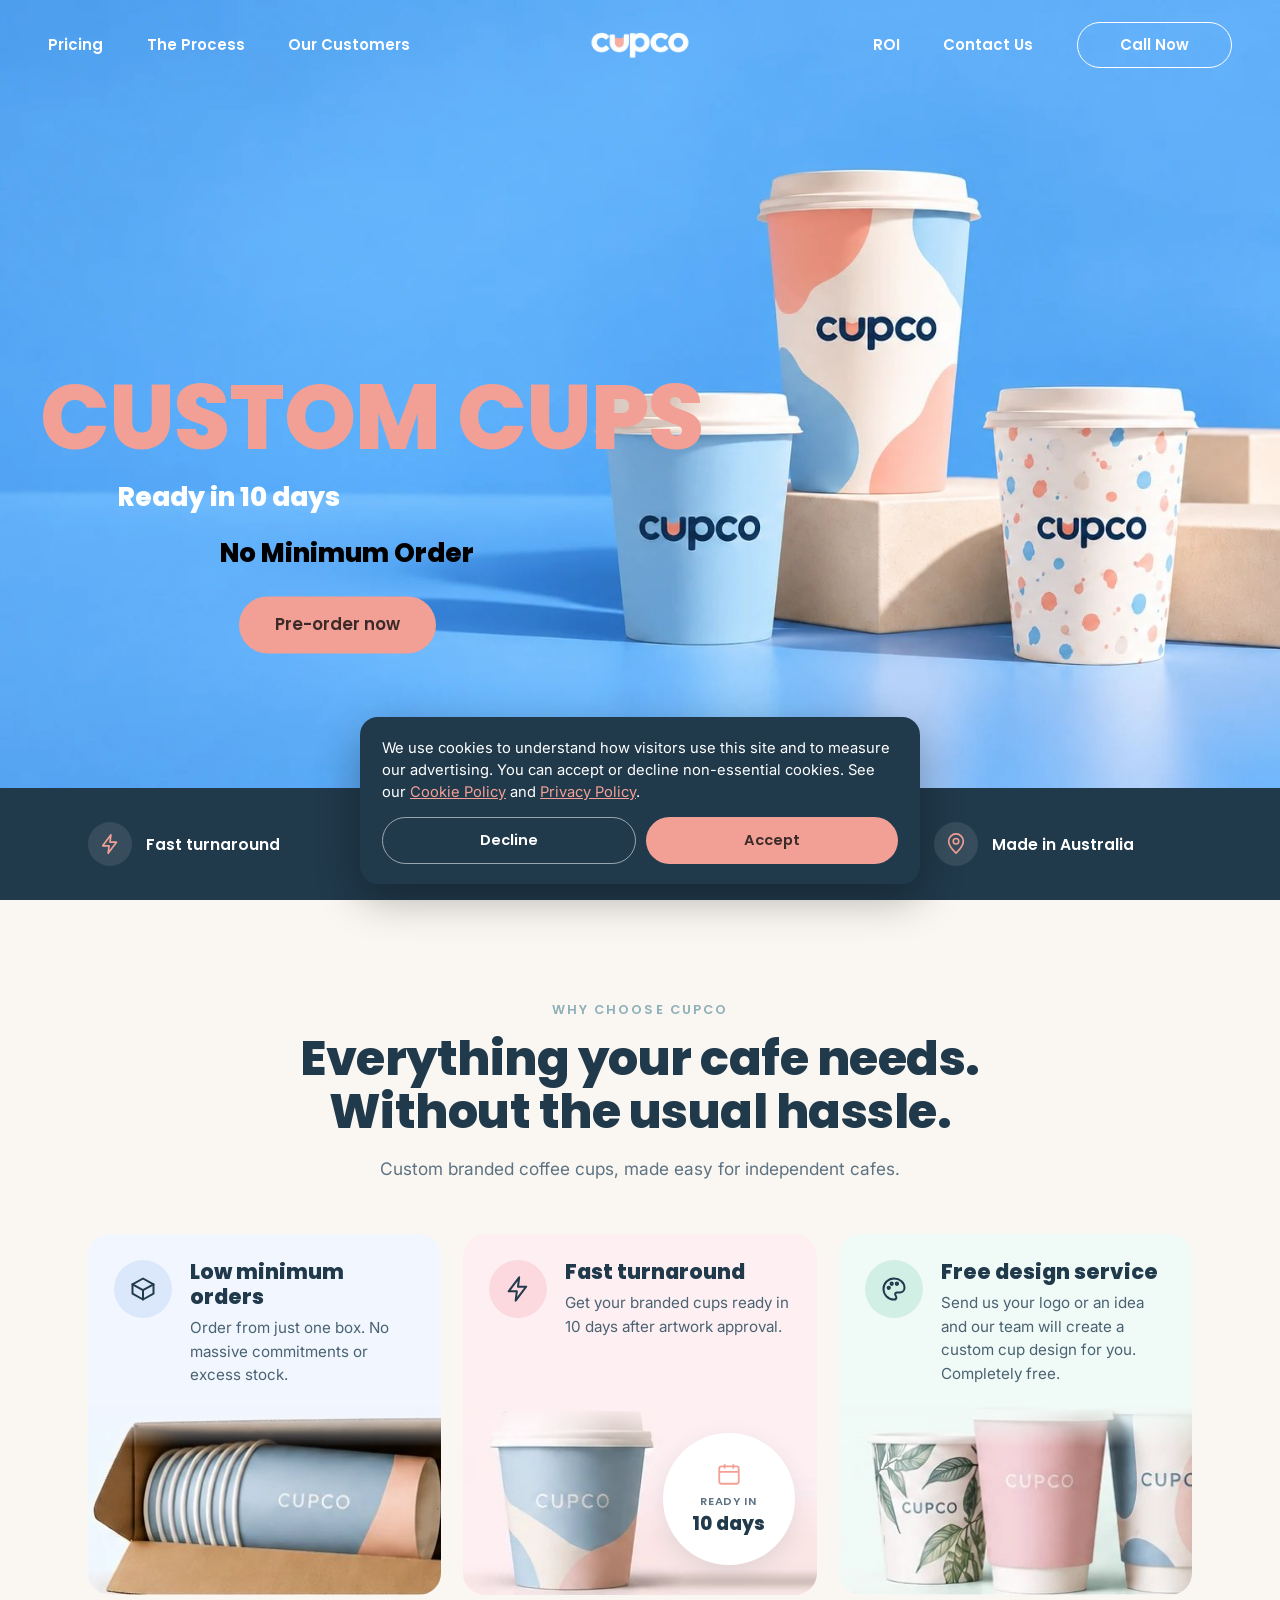
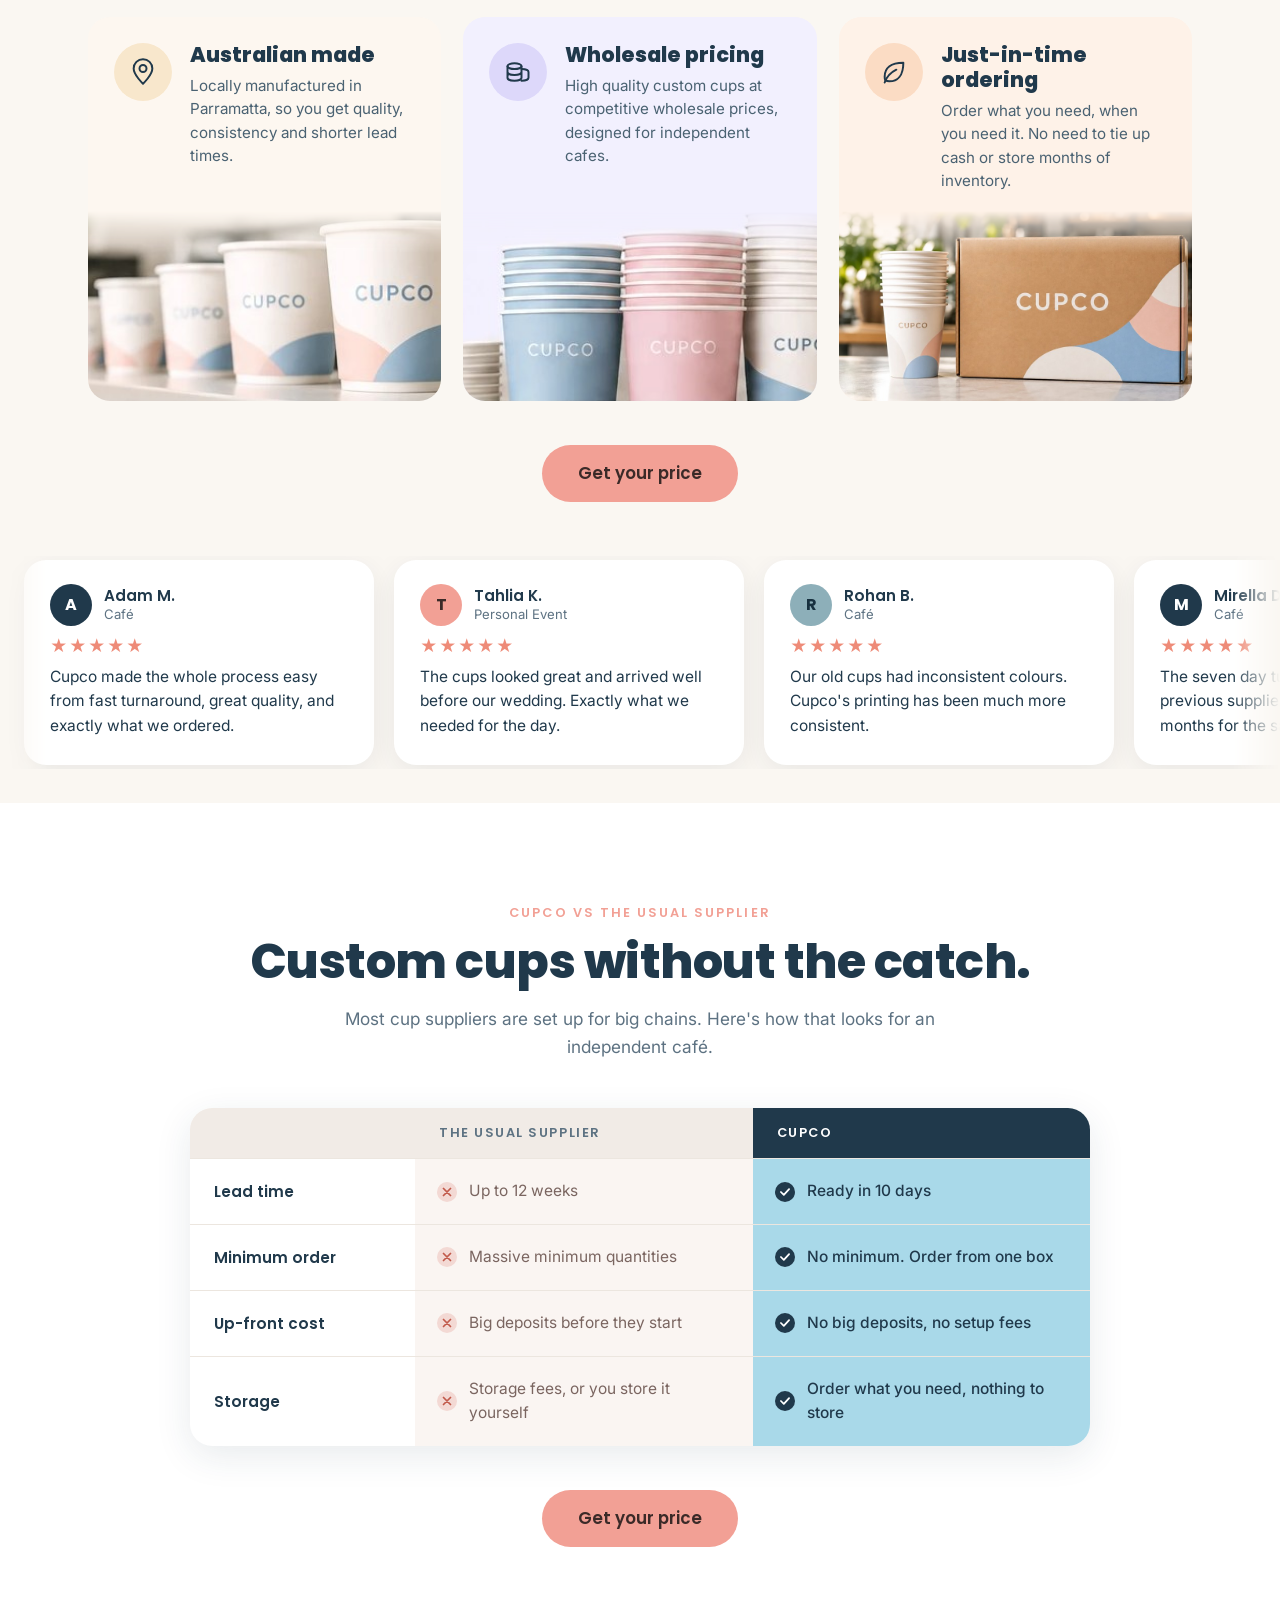
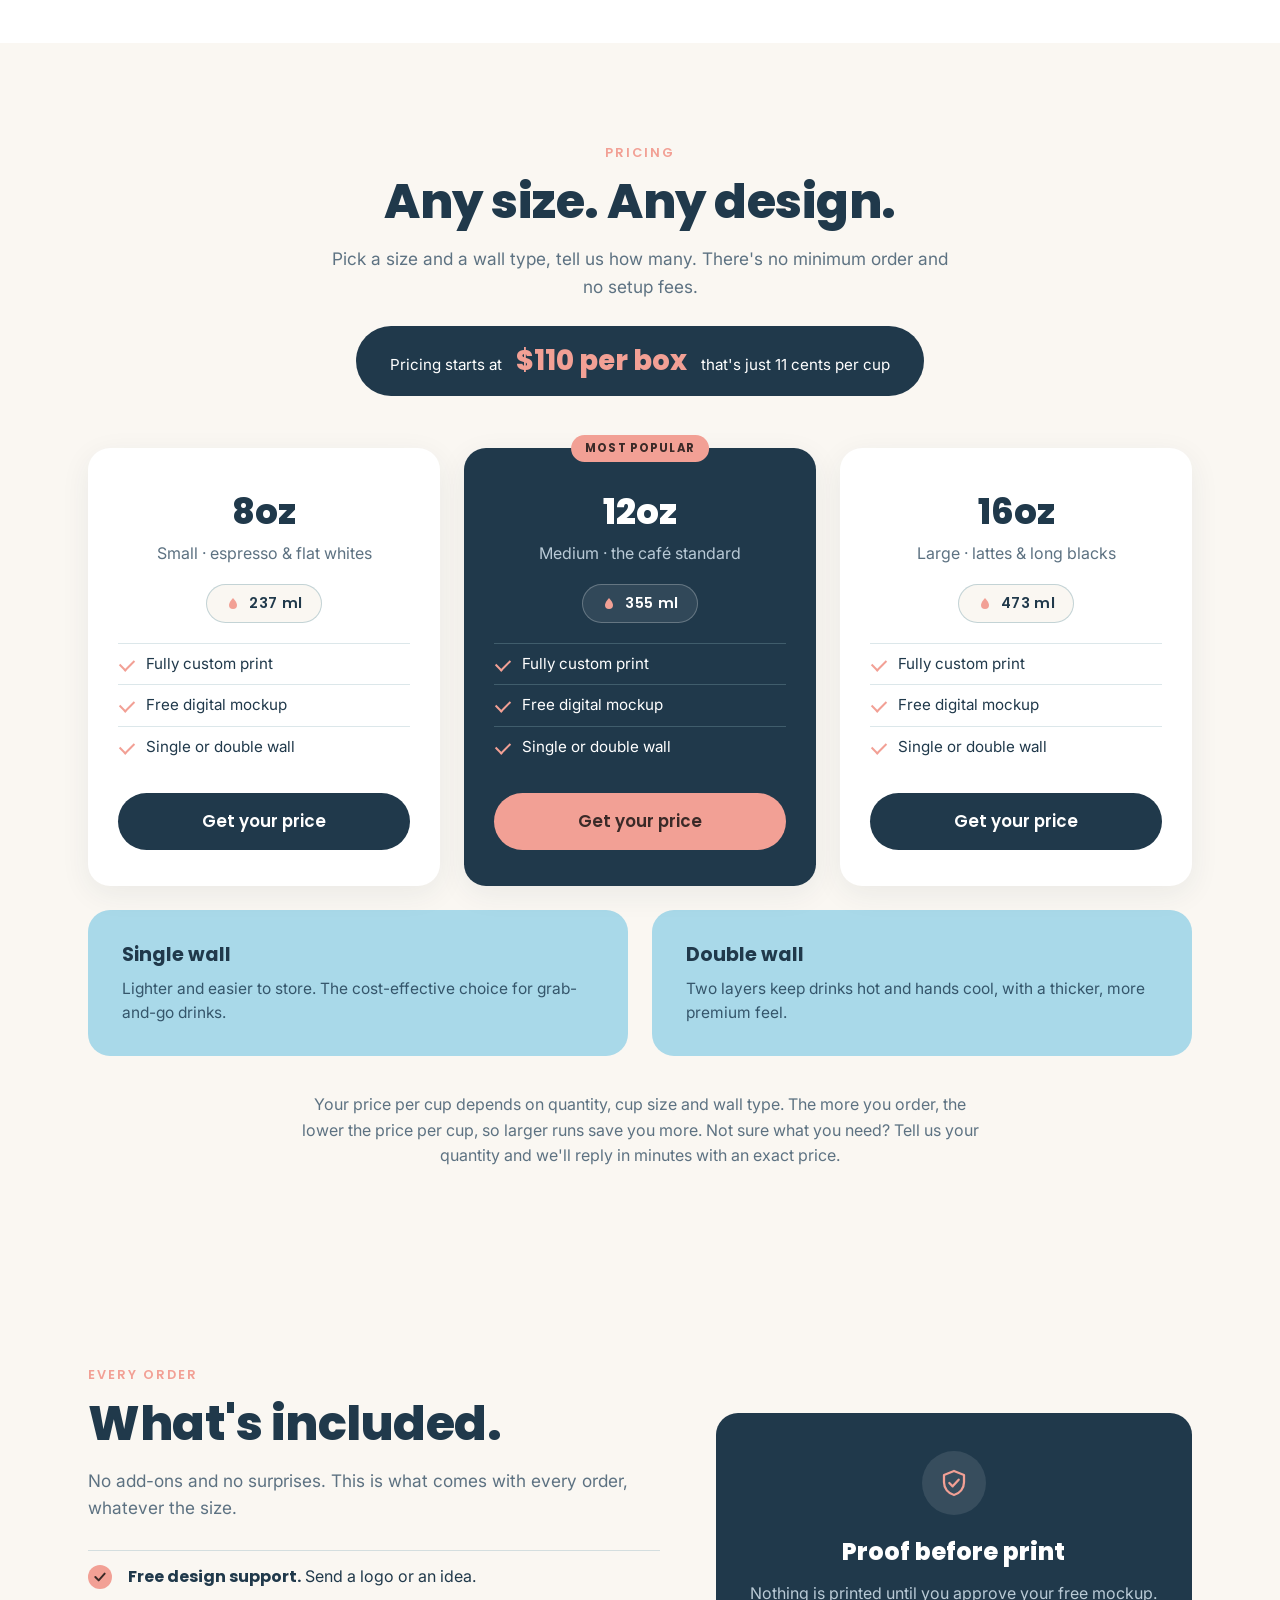
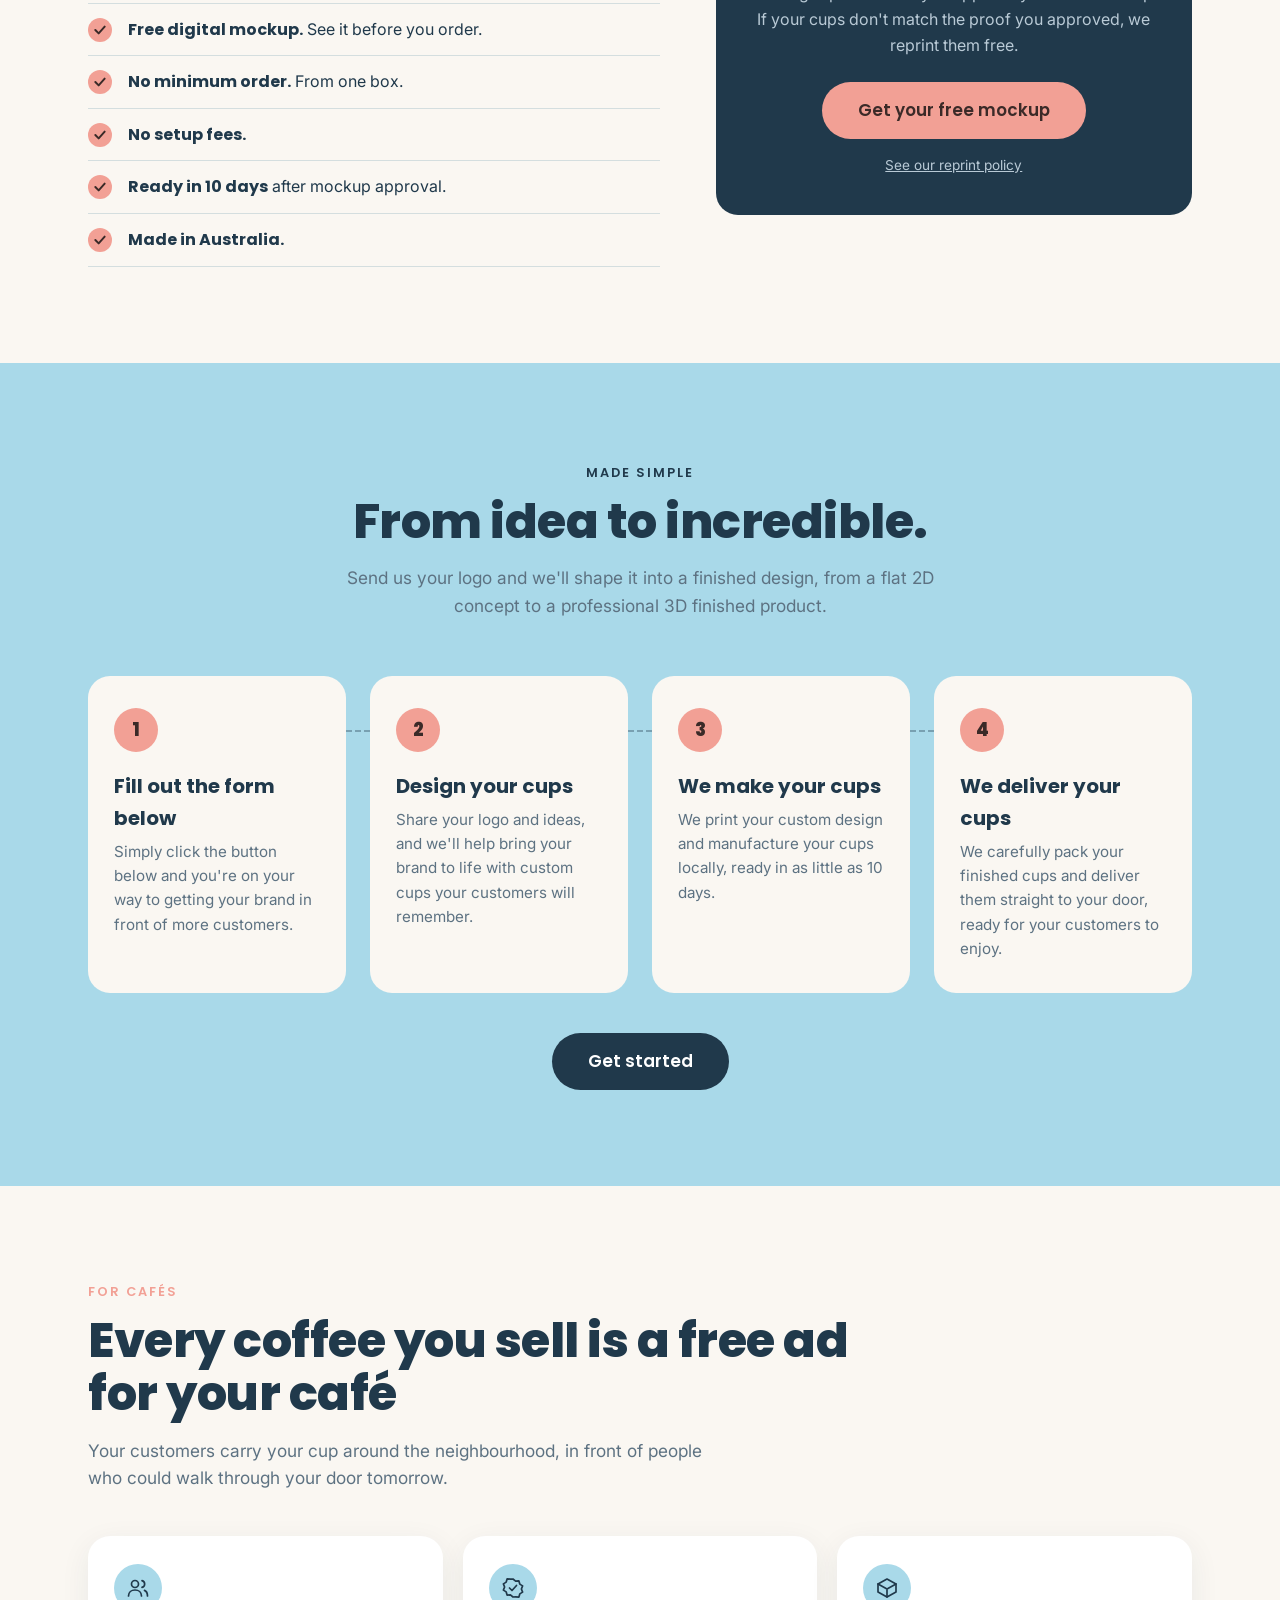
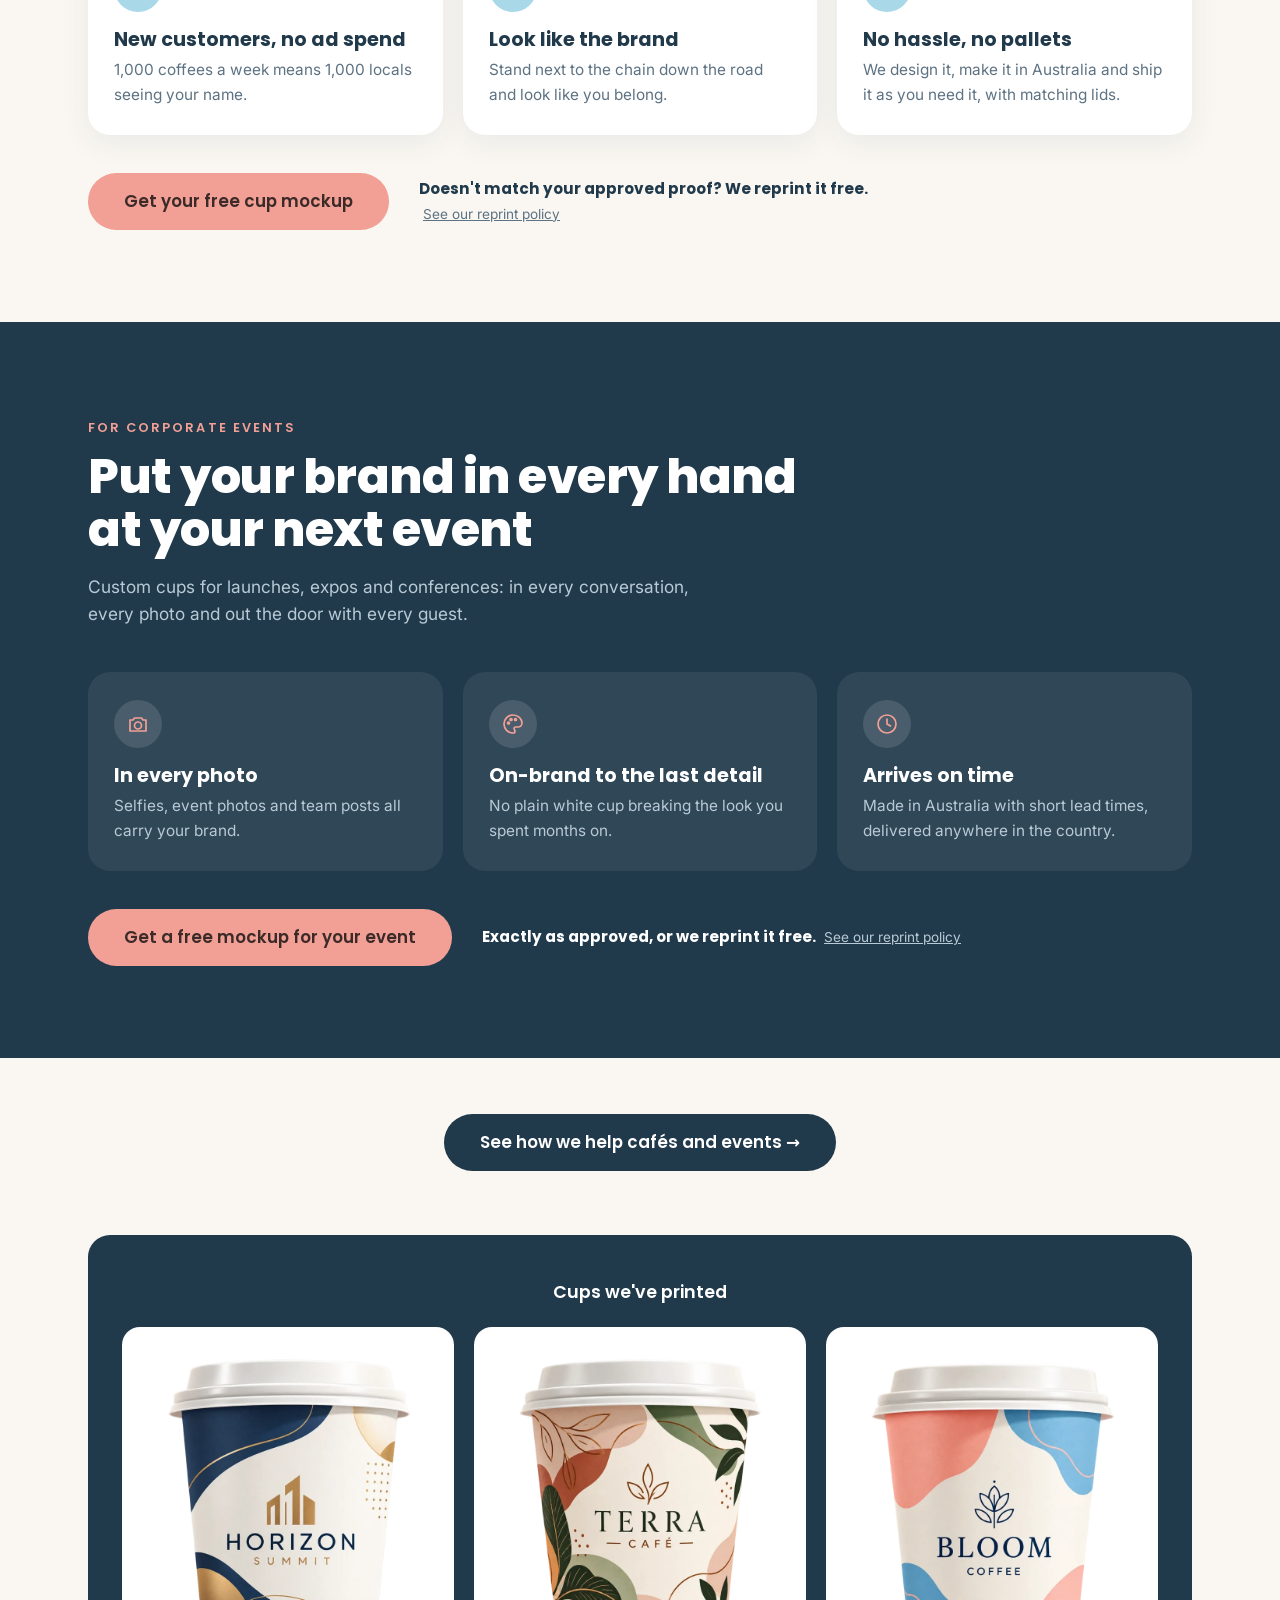
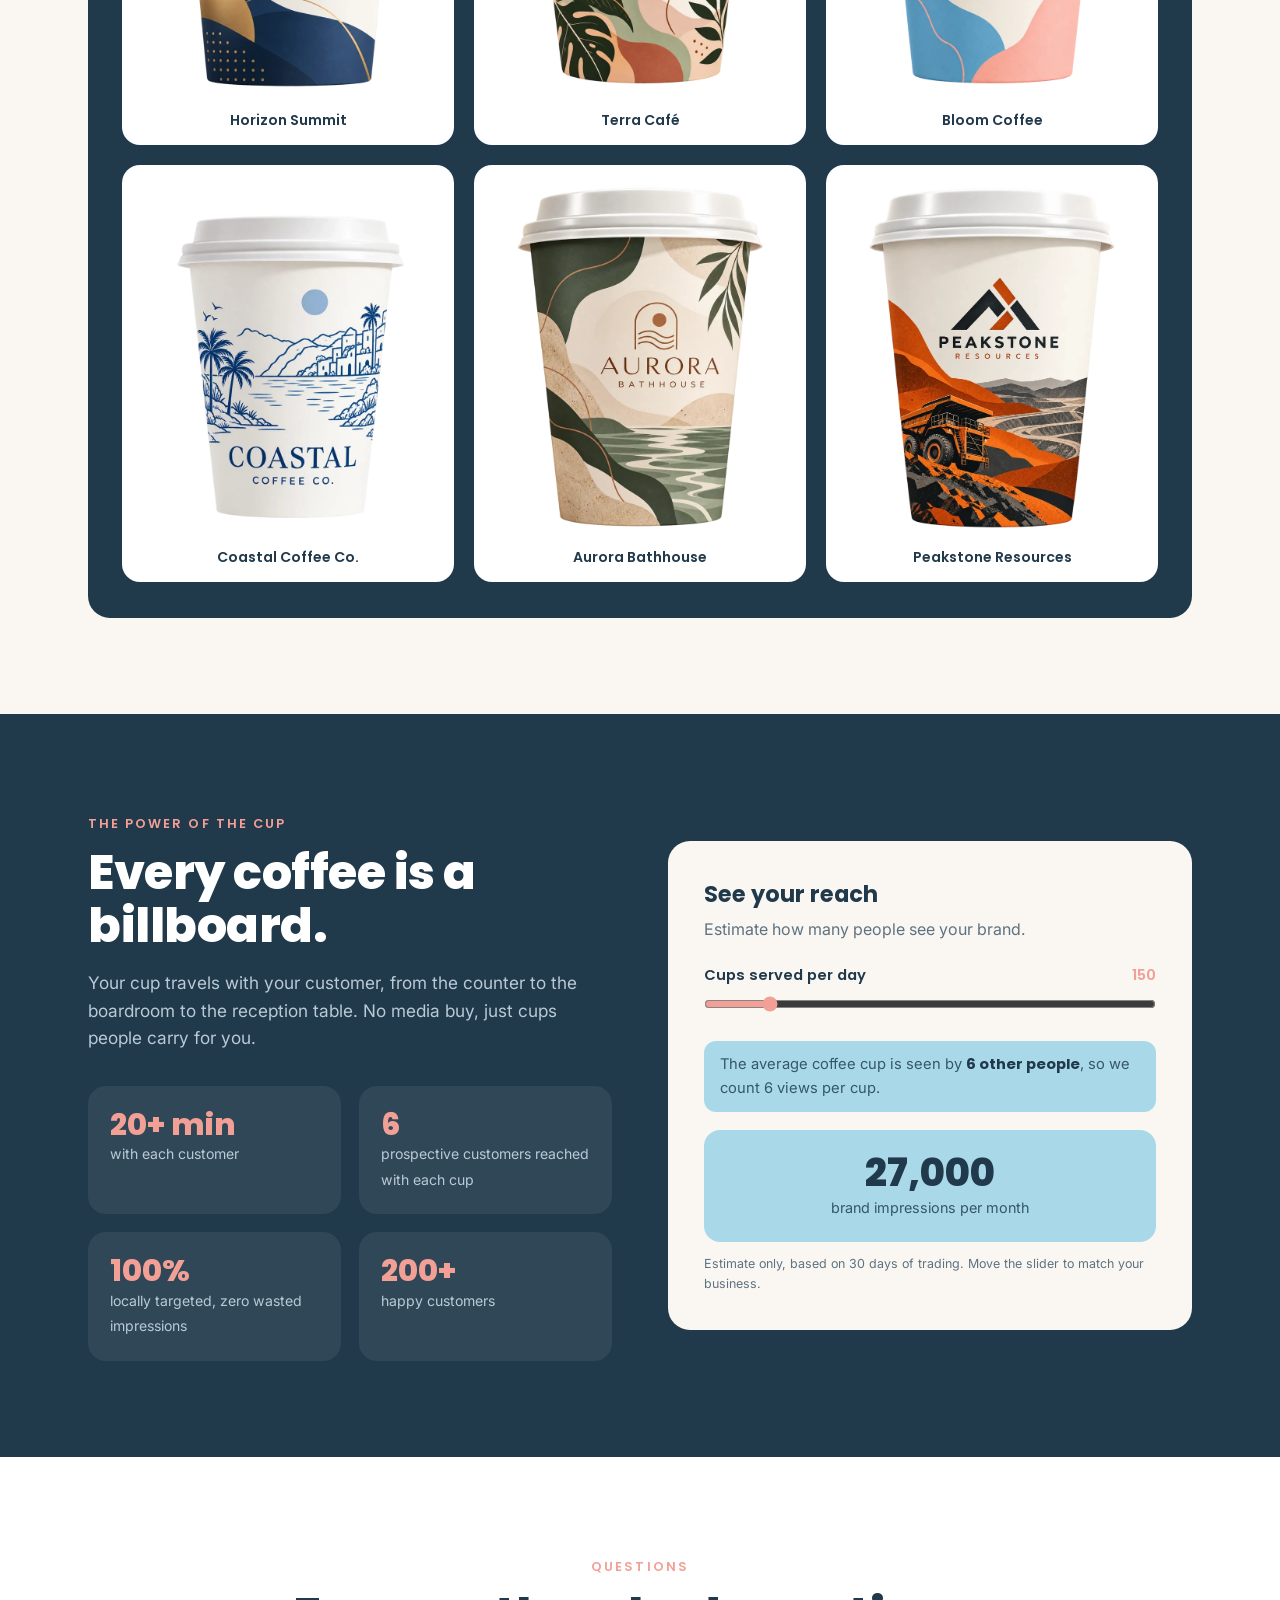
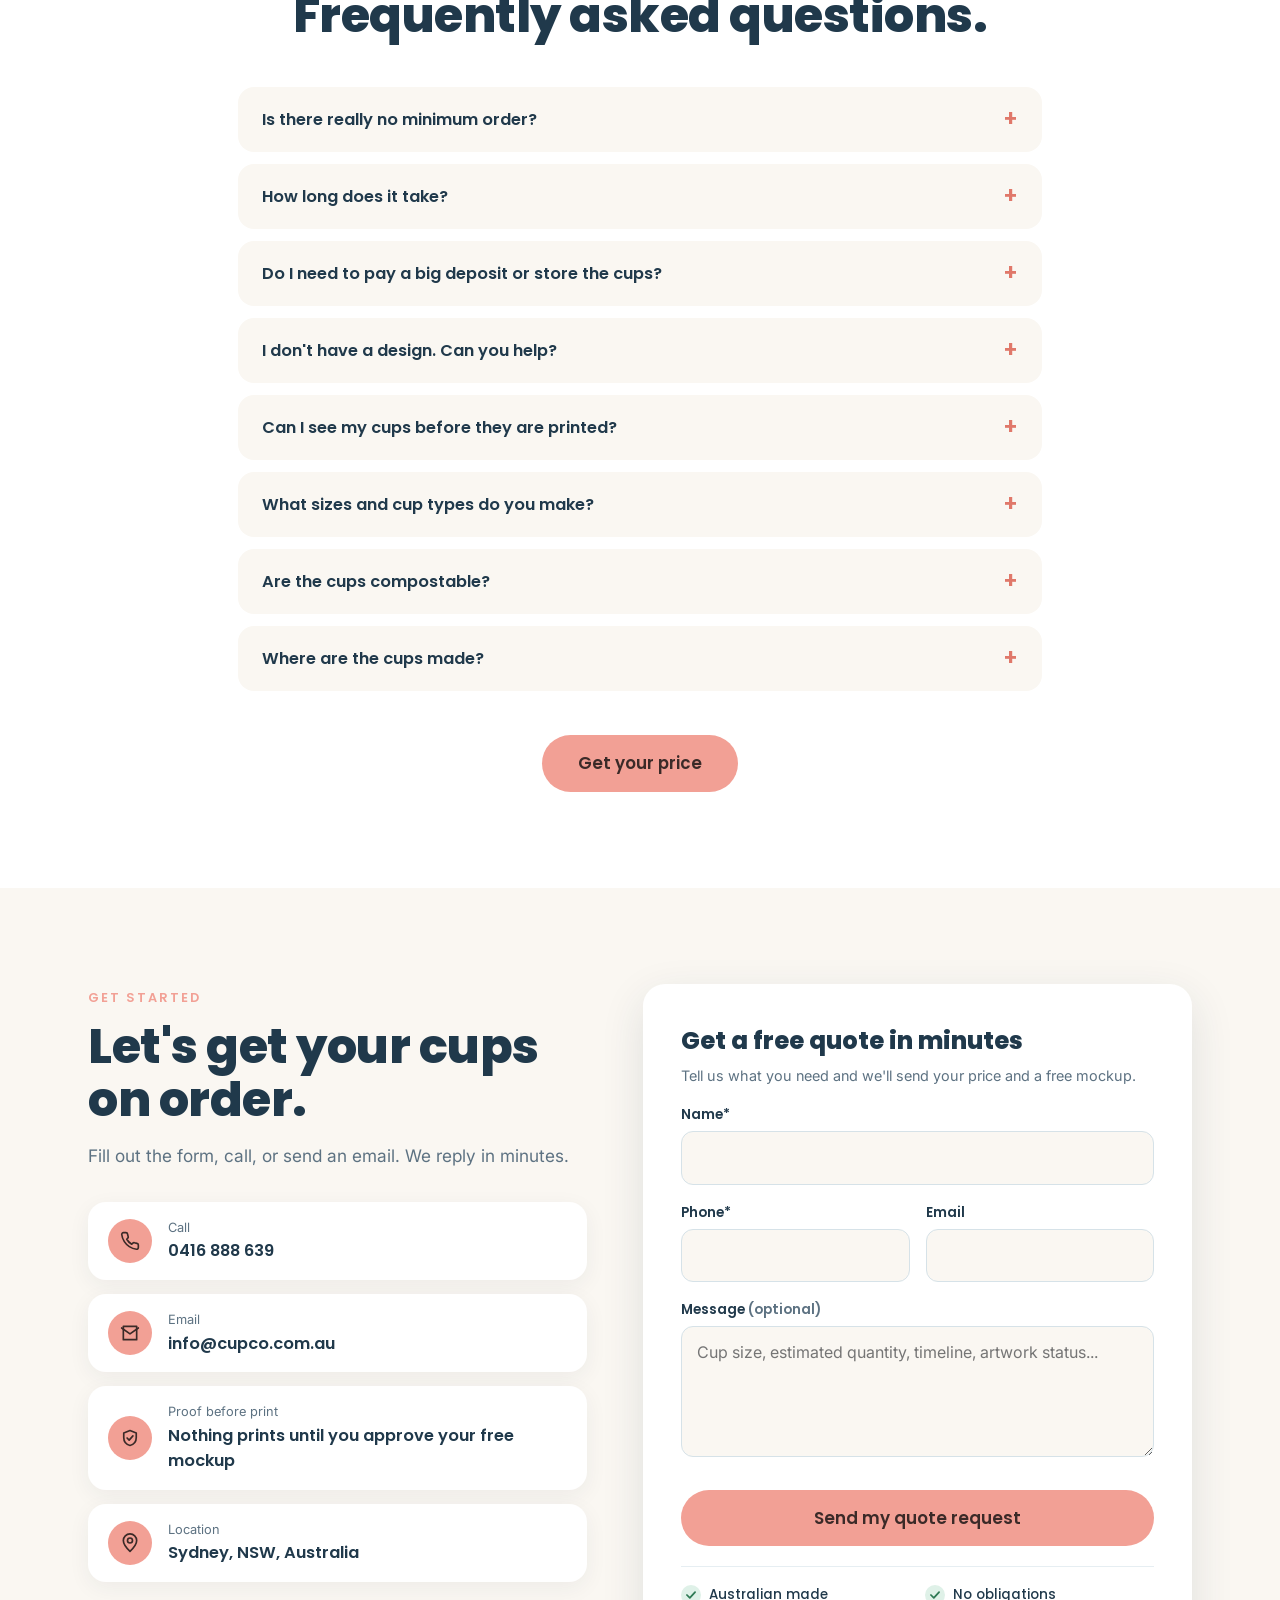
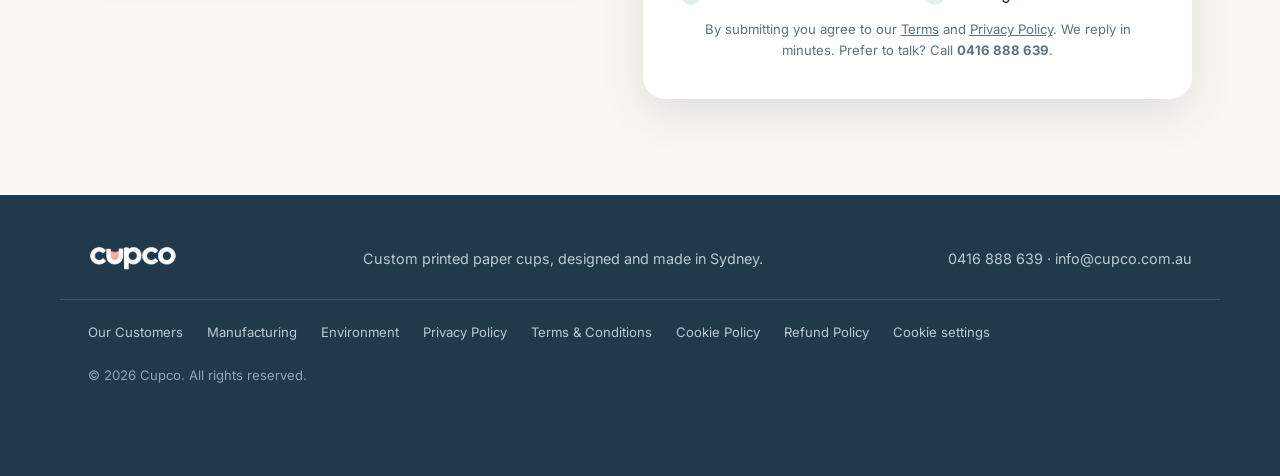
==== commit 17e34a9b: "Nav: spread links either side of the centred logo on all pages Co-Authored-By: Claude Sonnet 5.5 <no" ====
--- a/index.html
+++ b/index.html
@@ -52,11 +52,12 @@
 .fold{min-height:100vh;min-height:100svh;display:flex;flex-direction:column}
 .hero{position:relative;flex:1;min-height:480px;overflow:hidden;color:#fff;padding:0;
   background:url("assets/hero.jpg") right center/cover no-repeat,linear-gradient(180deg,#5aaff8,#6ebbfb)}
-.nav{position:relative;z-index:2;display:grid;grid-template-columns:1fr auto 1fr;align-items:center;padding:20px 40px}
-.nav-links{display:flex;gap:36px;font-weight:600;font-size:15px;white-space:nowrap}
+.nav{position:relative;z-index:2;display:grid;grid-template-columns:1fr auto 1fr;align-items:center;padding:22px 48px}
+.nav-links{display:flex;align-items:center;gap:clamp(24px,3.4vw,52px);font-weight:600;font-size:15px;white-space:nowrap}
+.nav-right{justify-self:end}
 .nav-links a:hover{opacity:.8}
 .logo{display:block;height:34px}.logo img{height:100%}
-.call{justify-self:end;border:1.5px solid #fff;border-radius:999px;padding:10px 42px;font-weight:600;font-size:15px;transition:background .2s,color .2s}
+.call{border:1.5px solid #fff;border-radius:999px;padding:10px 42px;font-weight:600;font-size:15px;transition:background .2s,color .2s}
 .call:hover{background:#fff;color:#3f95ea}
 .copy{position:absolute;z-index:2;left:40px;top:50%;transform:translateY(-8%)}
 .copy h1{font-weight:800;color:var(--coral);text-transform:uppercase;white-space:nowrap;font-size:clamp(48px,7.2vw,92px);line-height:1;letter-spacing:-1px}
@@ -290,7 +291,7 @@
 }
 @media(max-width:900px){
   .nav{grid-template-columns:auto 1fr auto;padding:16px 20px;gap:12px}
-  .nav-links{display:none}.call{grid-column:3;padding:9px 24px}
+  .nav-left,.nav-right .nl{display:none}.nav-right{grid-column:3}.call{padding:9px 24px}
   .hero{background-position:70% bottom;background-size:auto 55%,cover;background-image:url("assets/hero.jpg"),linear-gradient(180deg,#5aaff8,#6ebbfb);background-repeat:no-repeat}
   .copy{left:20px;right:20px;top:110px;transform:none}
   .copy h1{font-size:clamp(40px,12.5vw,70px)}
@@ -313,15 +314,17 @@
 <div class="fold">
 <header class="hero">
   <nav class="nav">
-    <div class="nav-links">
+    <div class="nav-links nav-left">
       <a href="#pricing">Pricing</a>
       <a href="#process">The Process</a>
       <a href="our-customers.html">Our Customers</a>
-      <a href="#roi">ROI</a>
-      <a href="#contact">Contact Us</a>
     </div>
     <a class="logo" href="#" aria-label="Cupco"><img src="assets/logo-white.png" alt="Cupco"></a>
-    <a class="call" href="tel:+61416888639">Call Now</a>
+    <div class="nav-links nav-right">
+      <a href="#roi" class="nl">ROI</a>
+      <a href="#contact" class="nl">Contact Us</a>
+      <a class="call" href="tel:+61416888639">Call Now</a>
+    </div>
   </nav>
   <div class="copy">
     <h1>Custom Cups</h1>
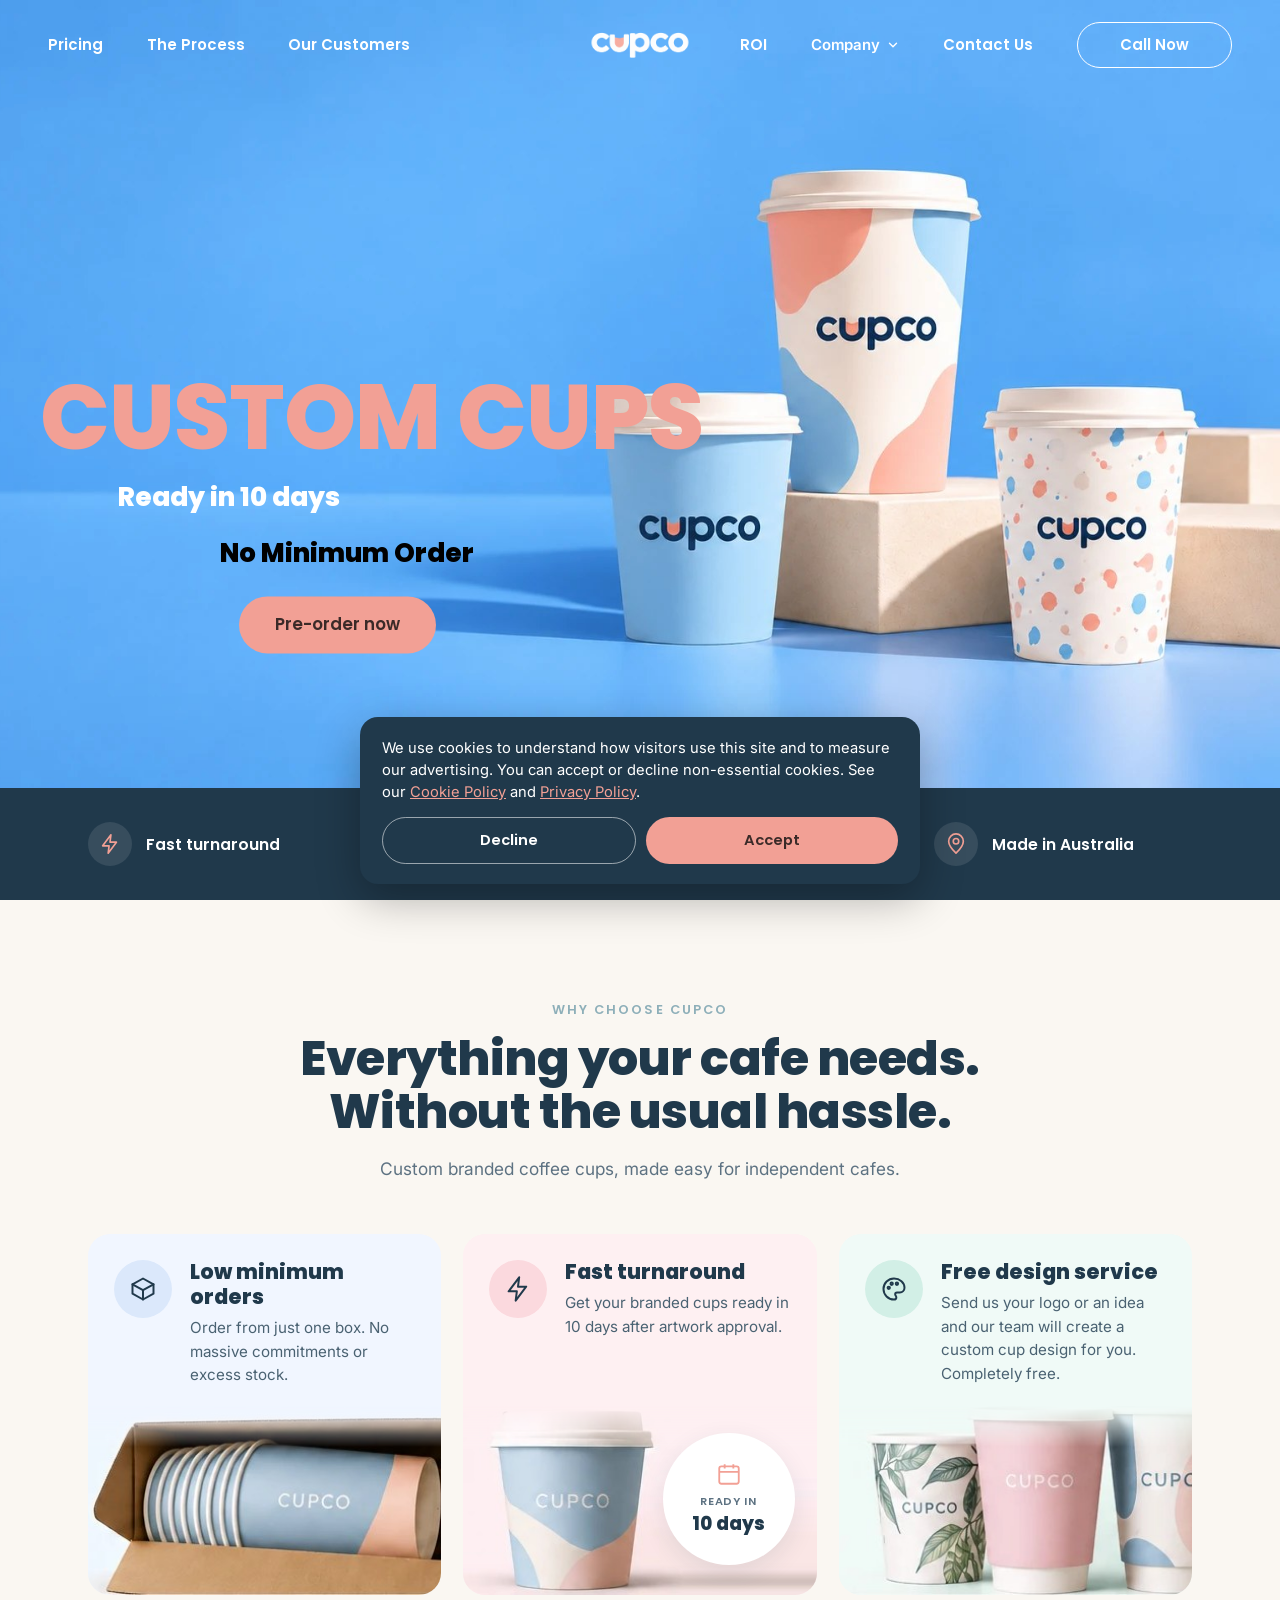
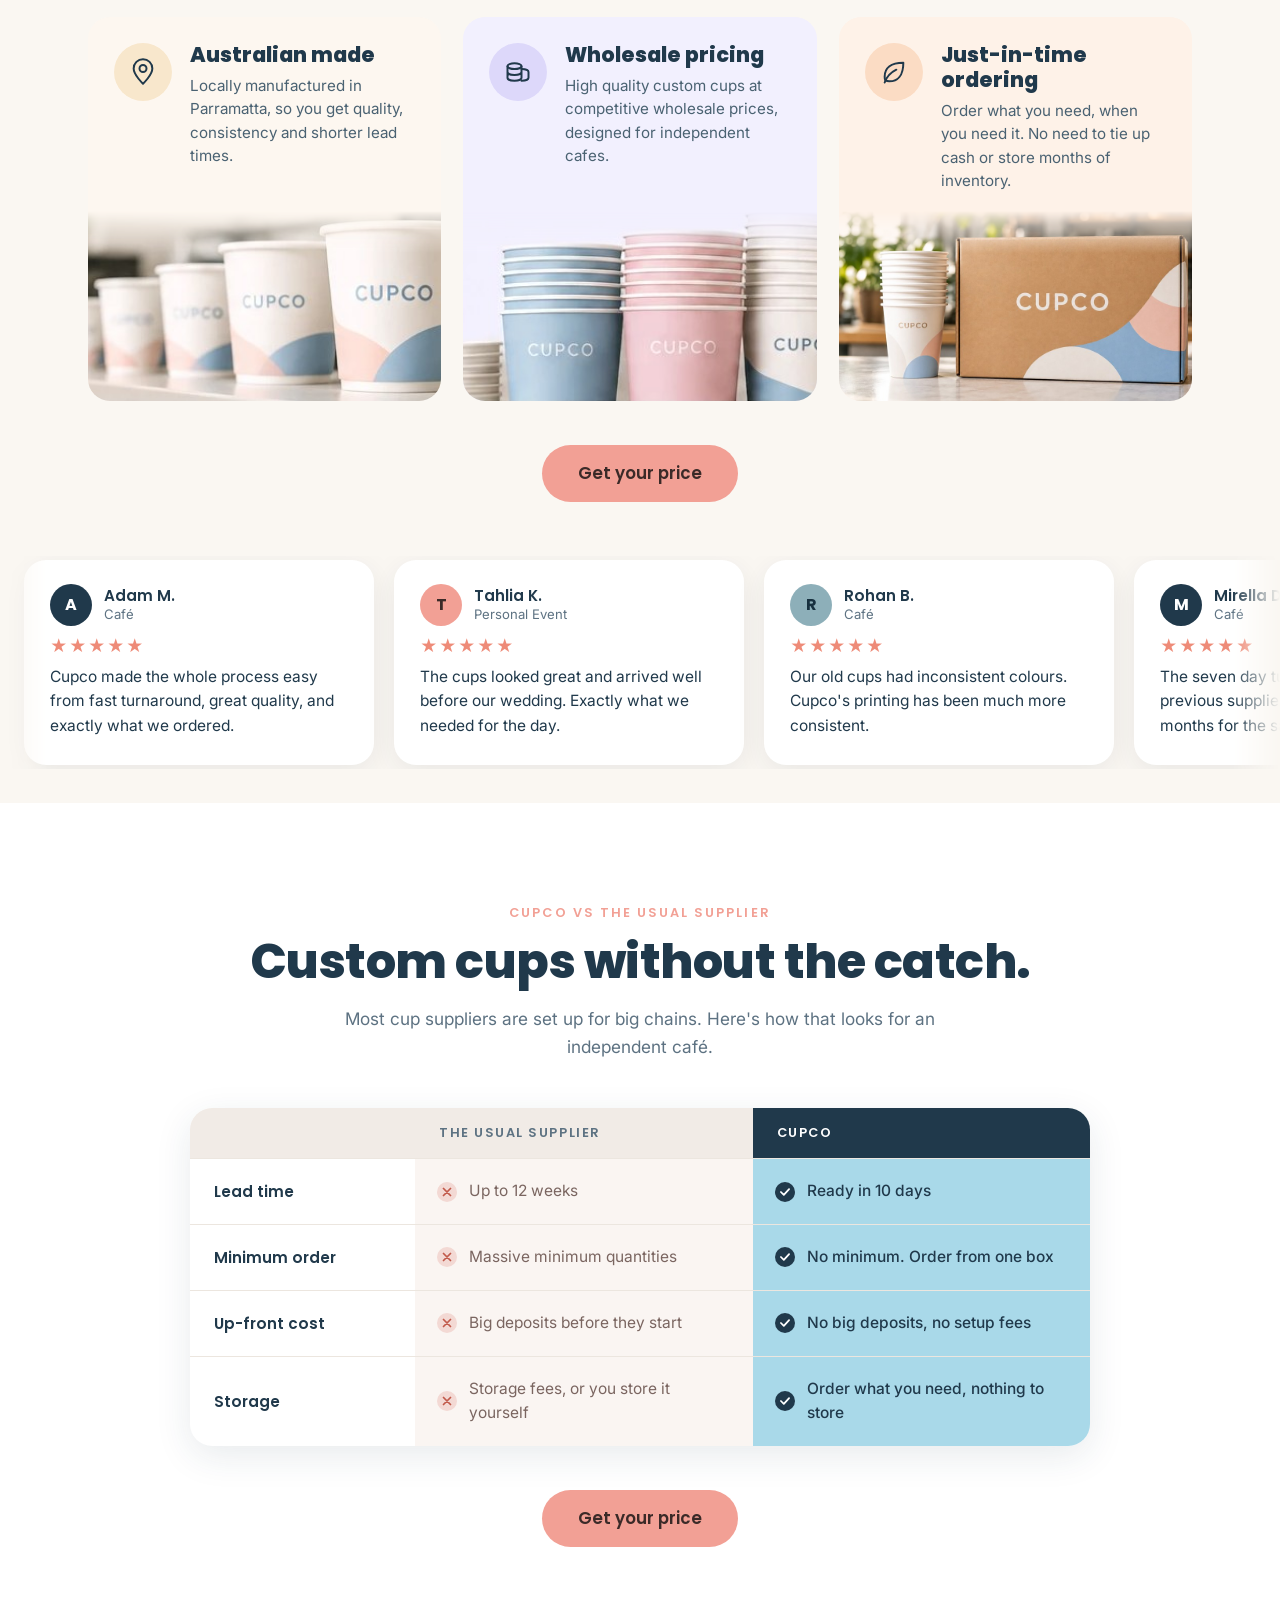
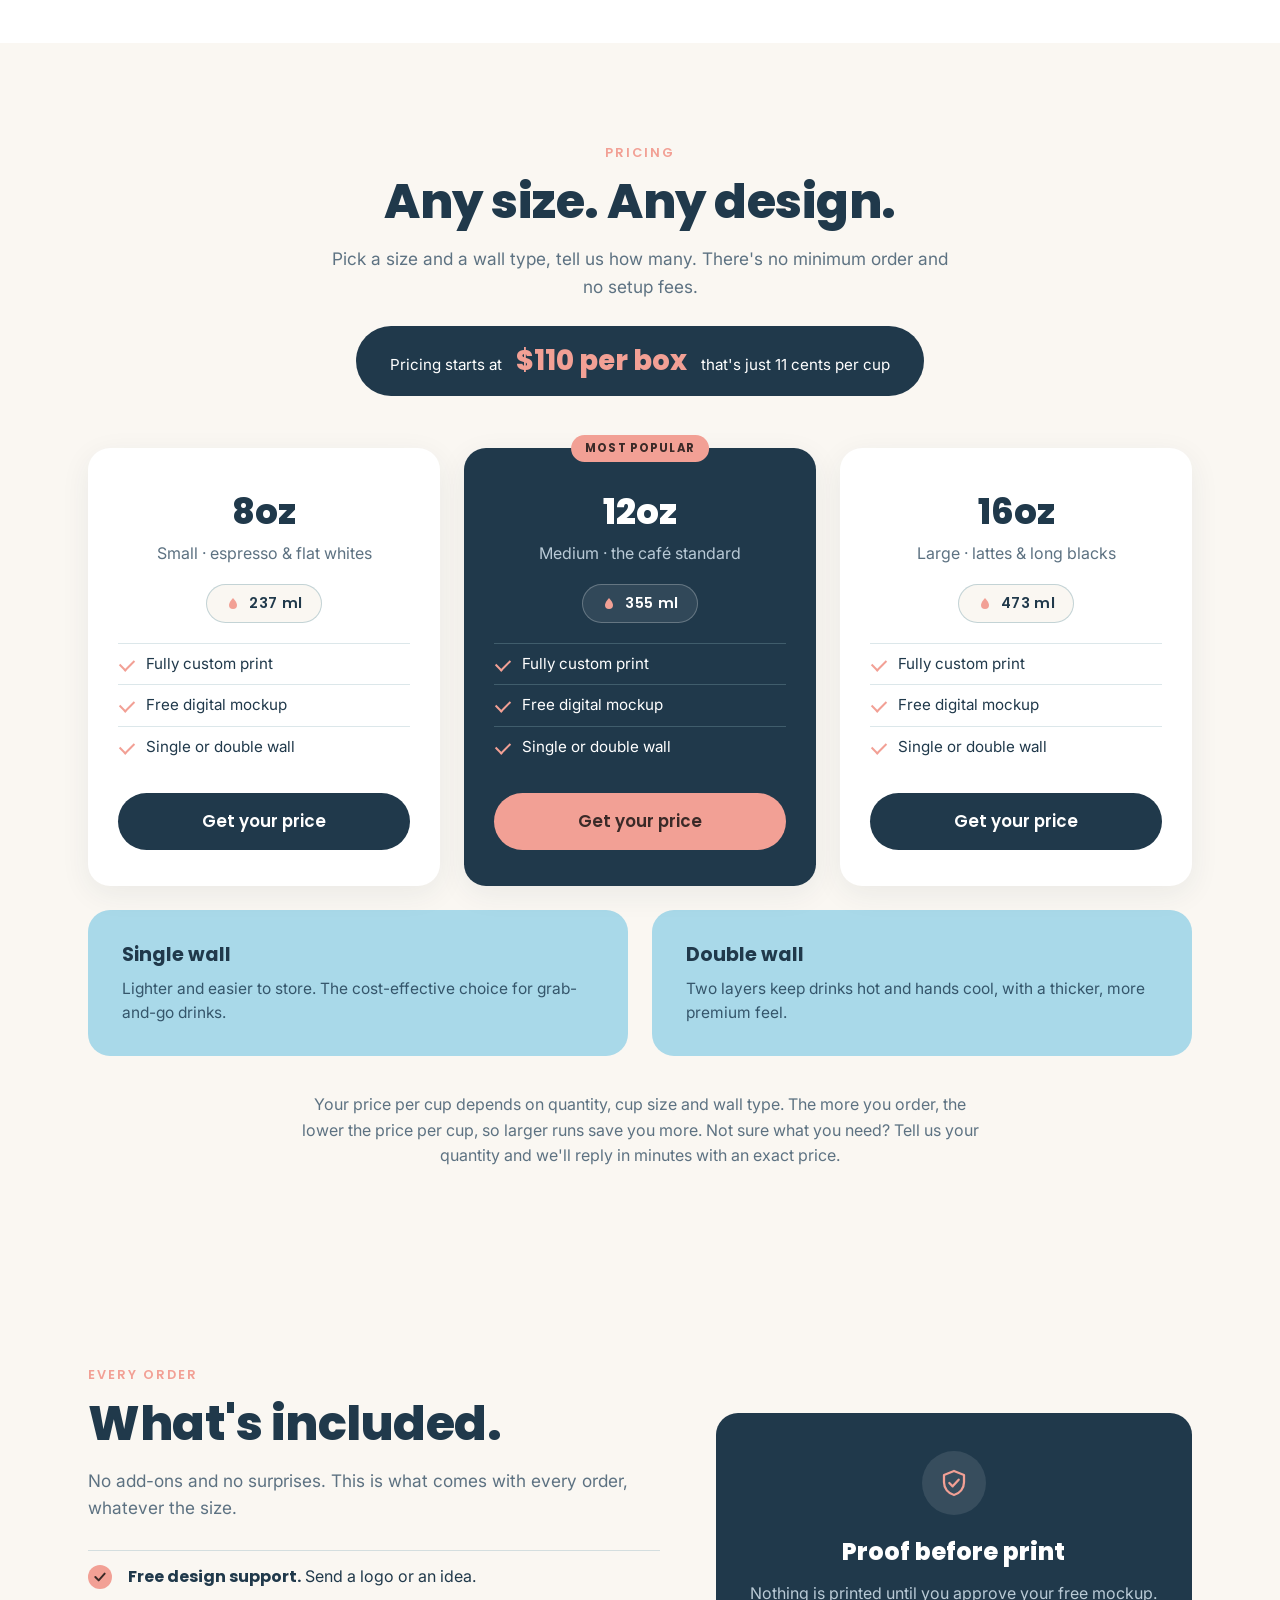
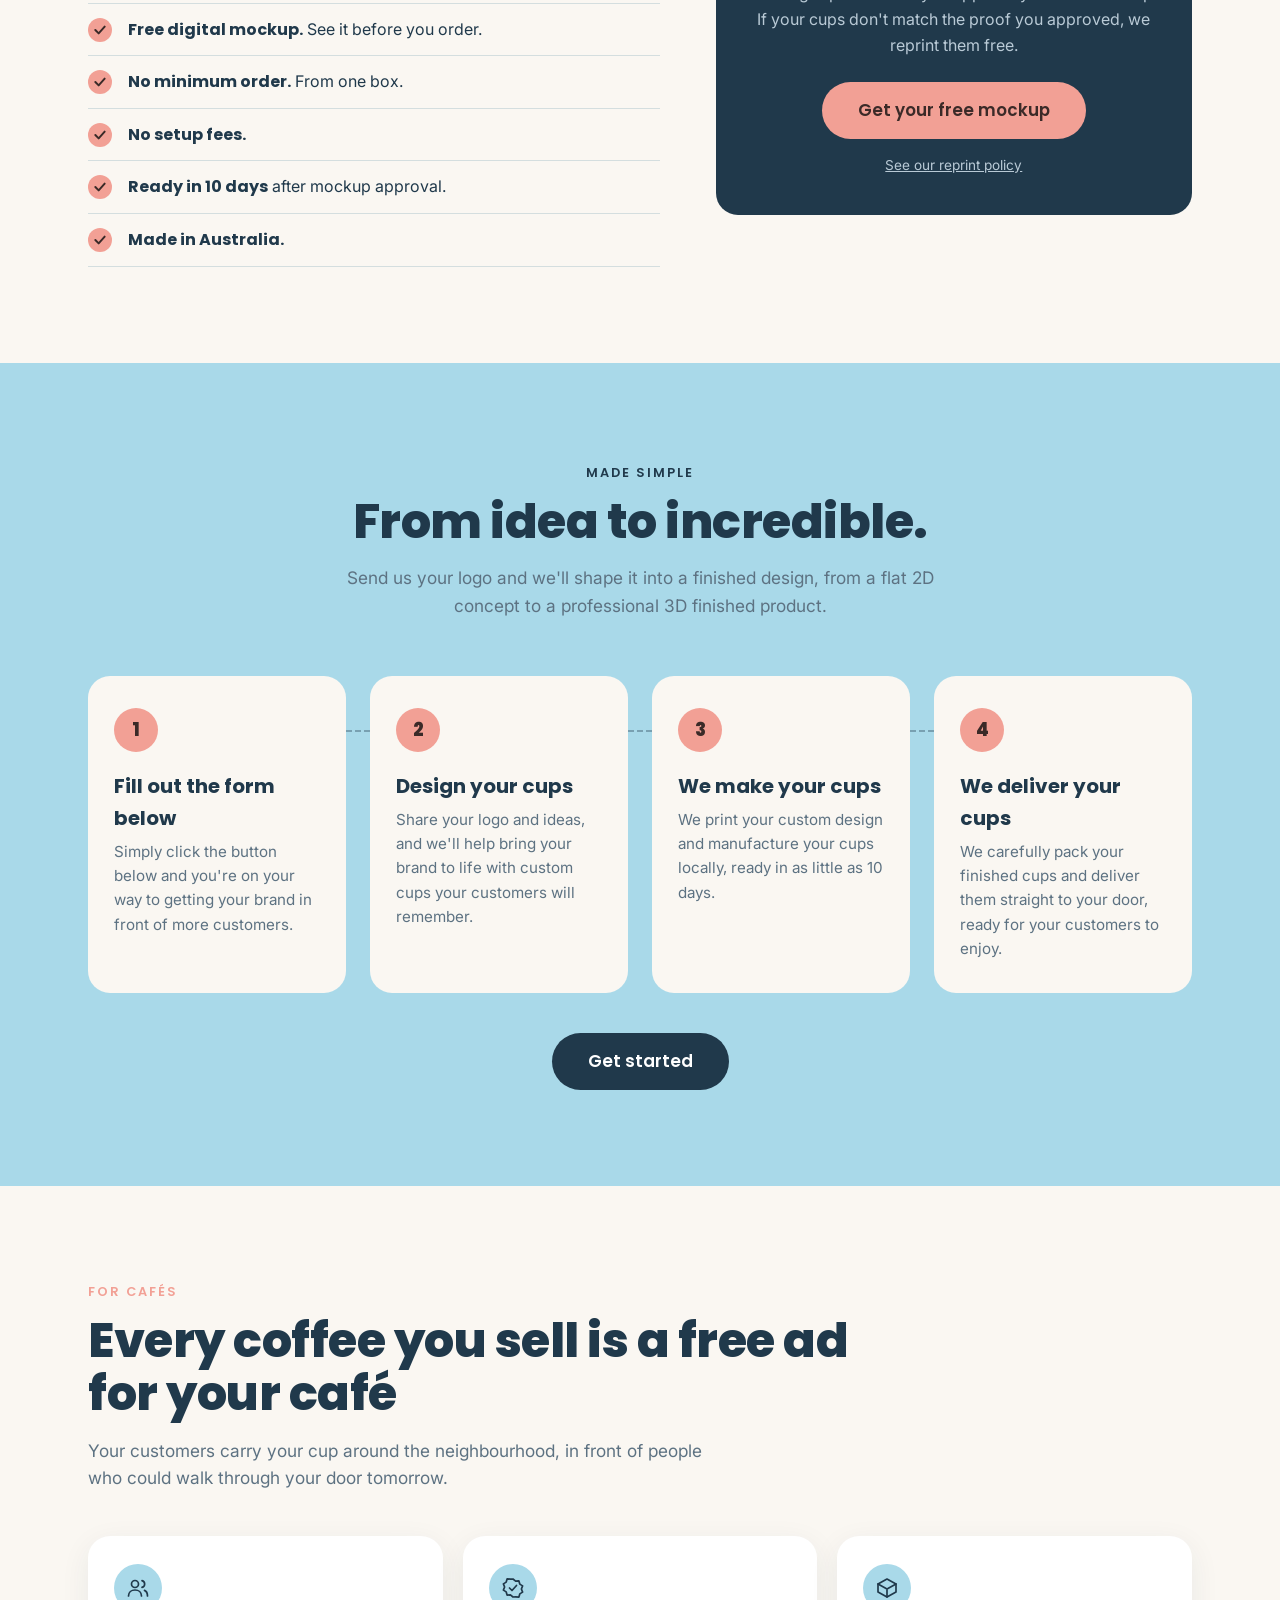
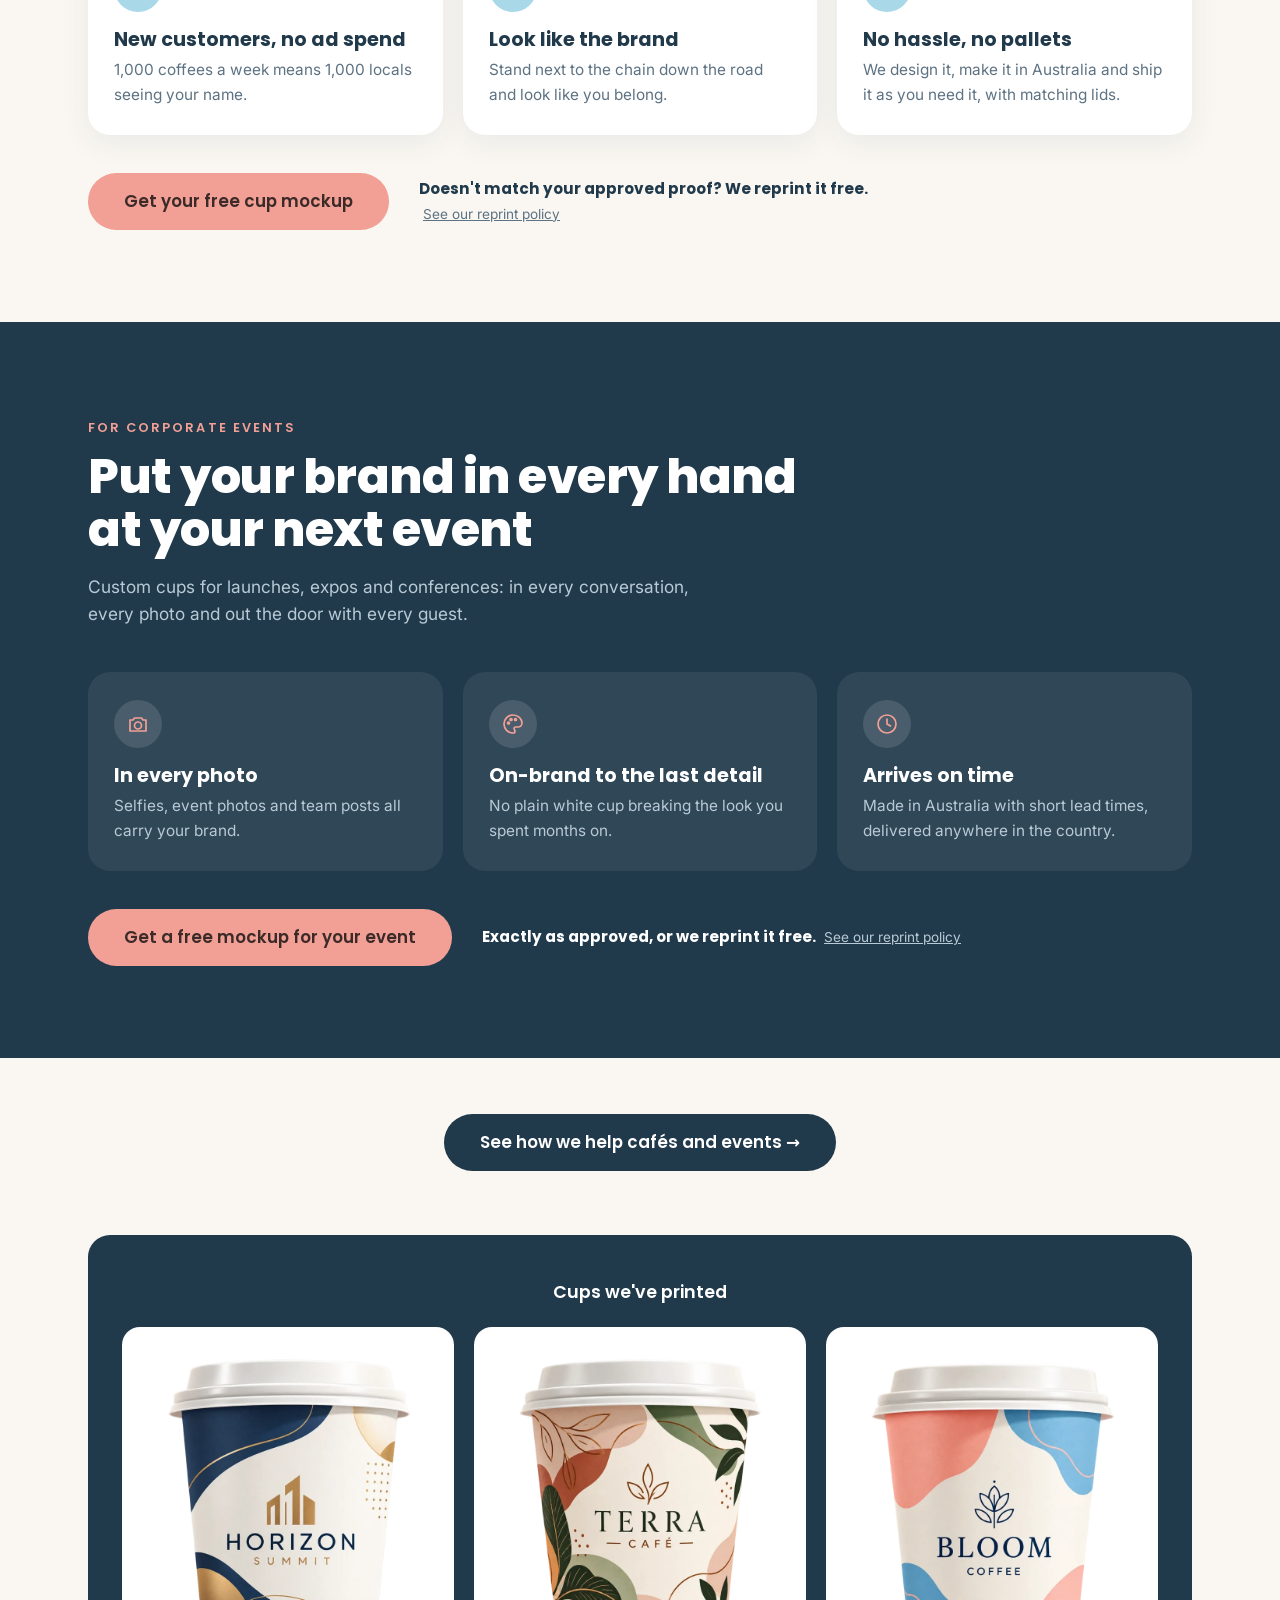
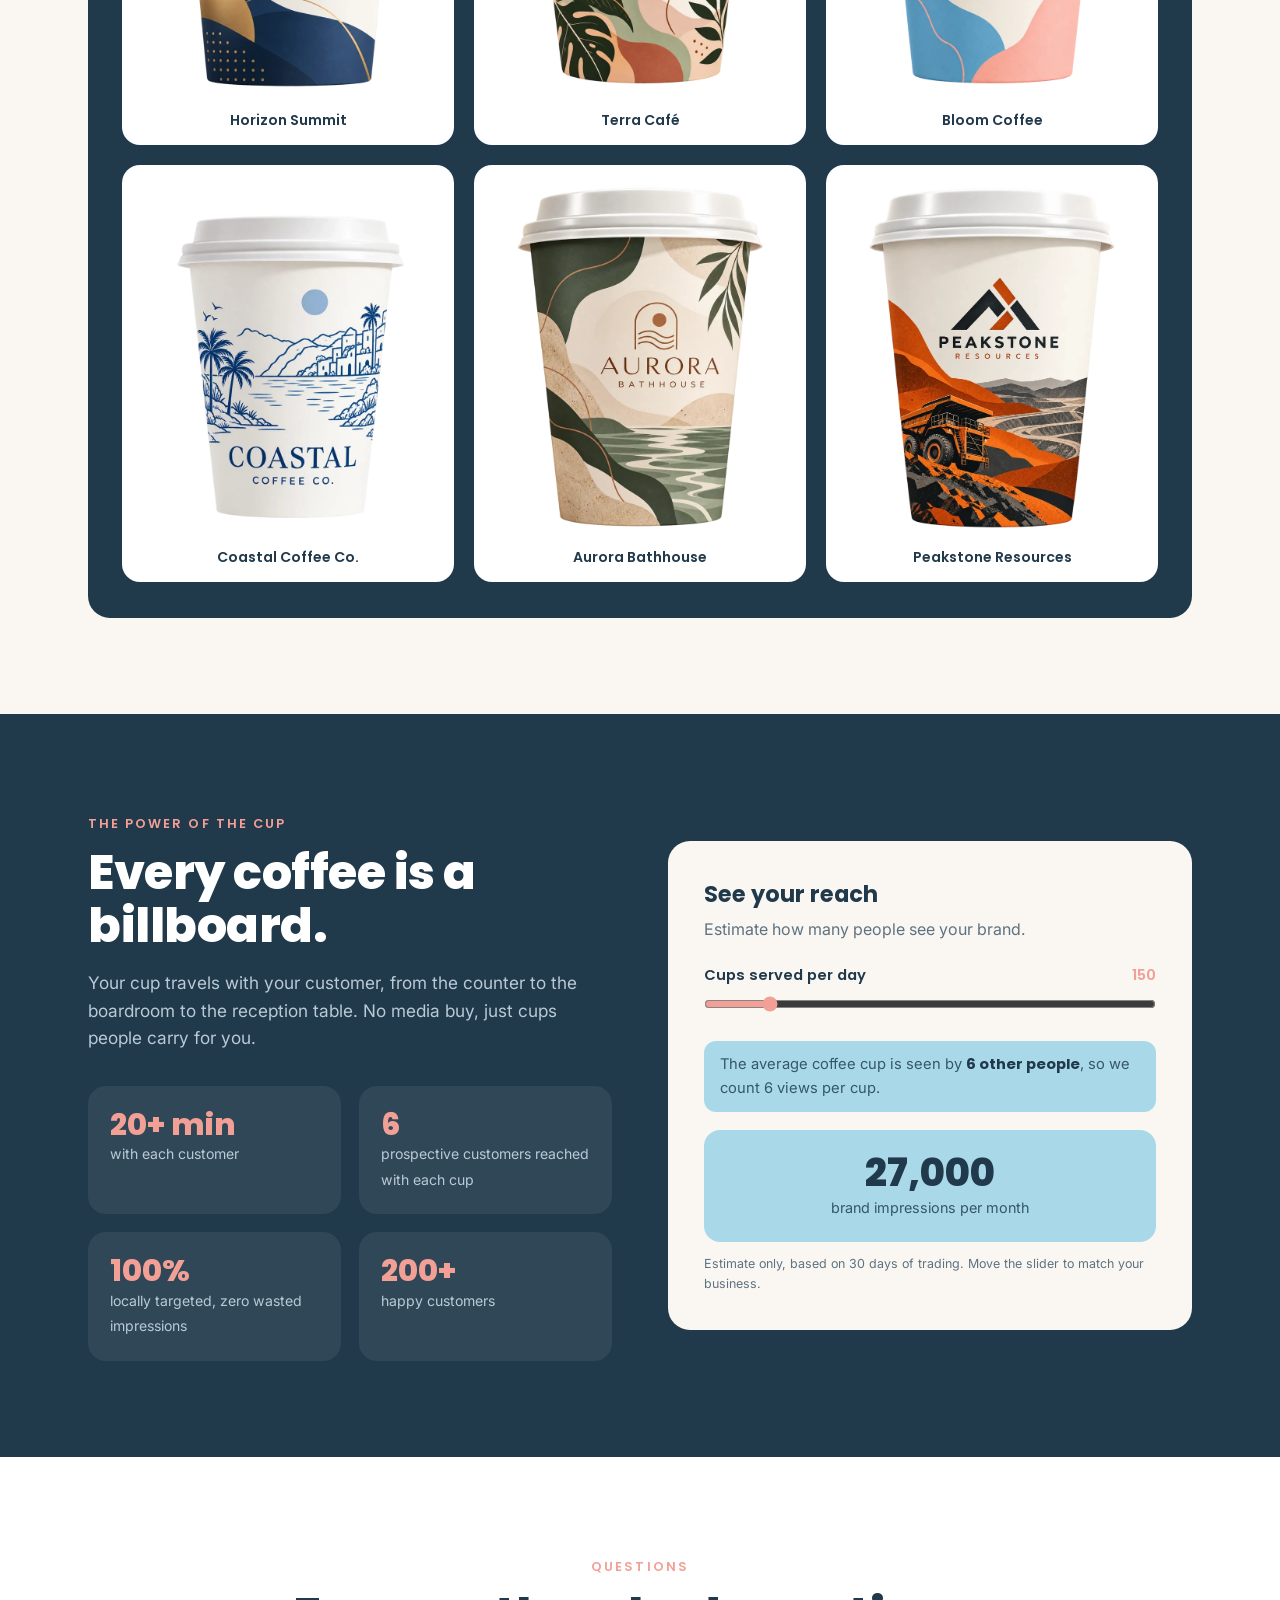
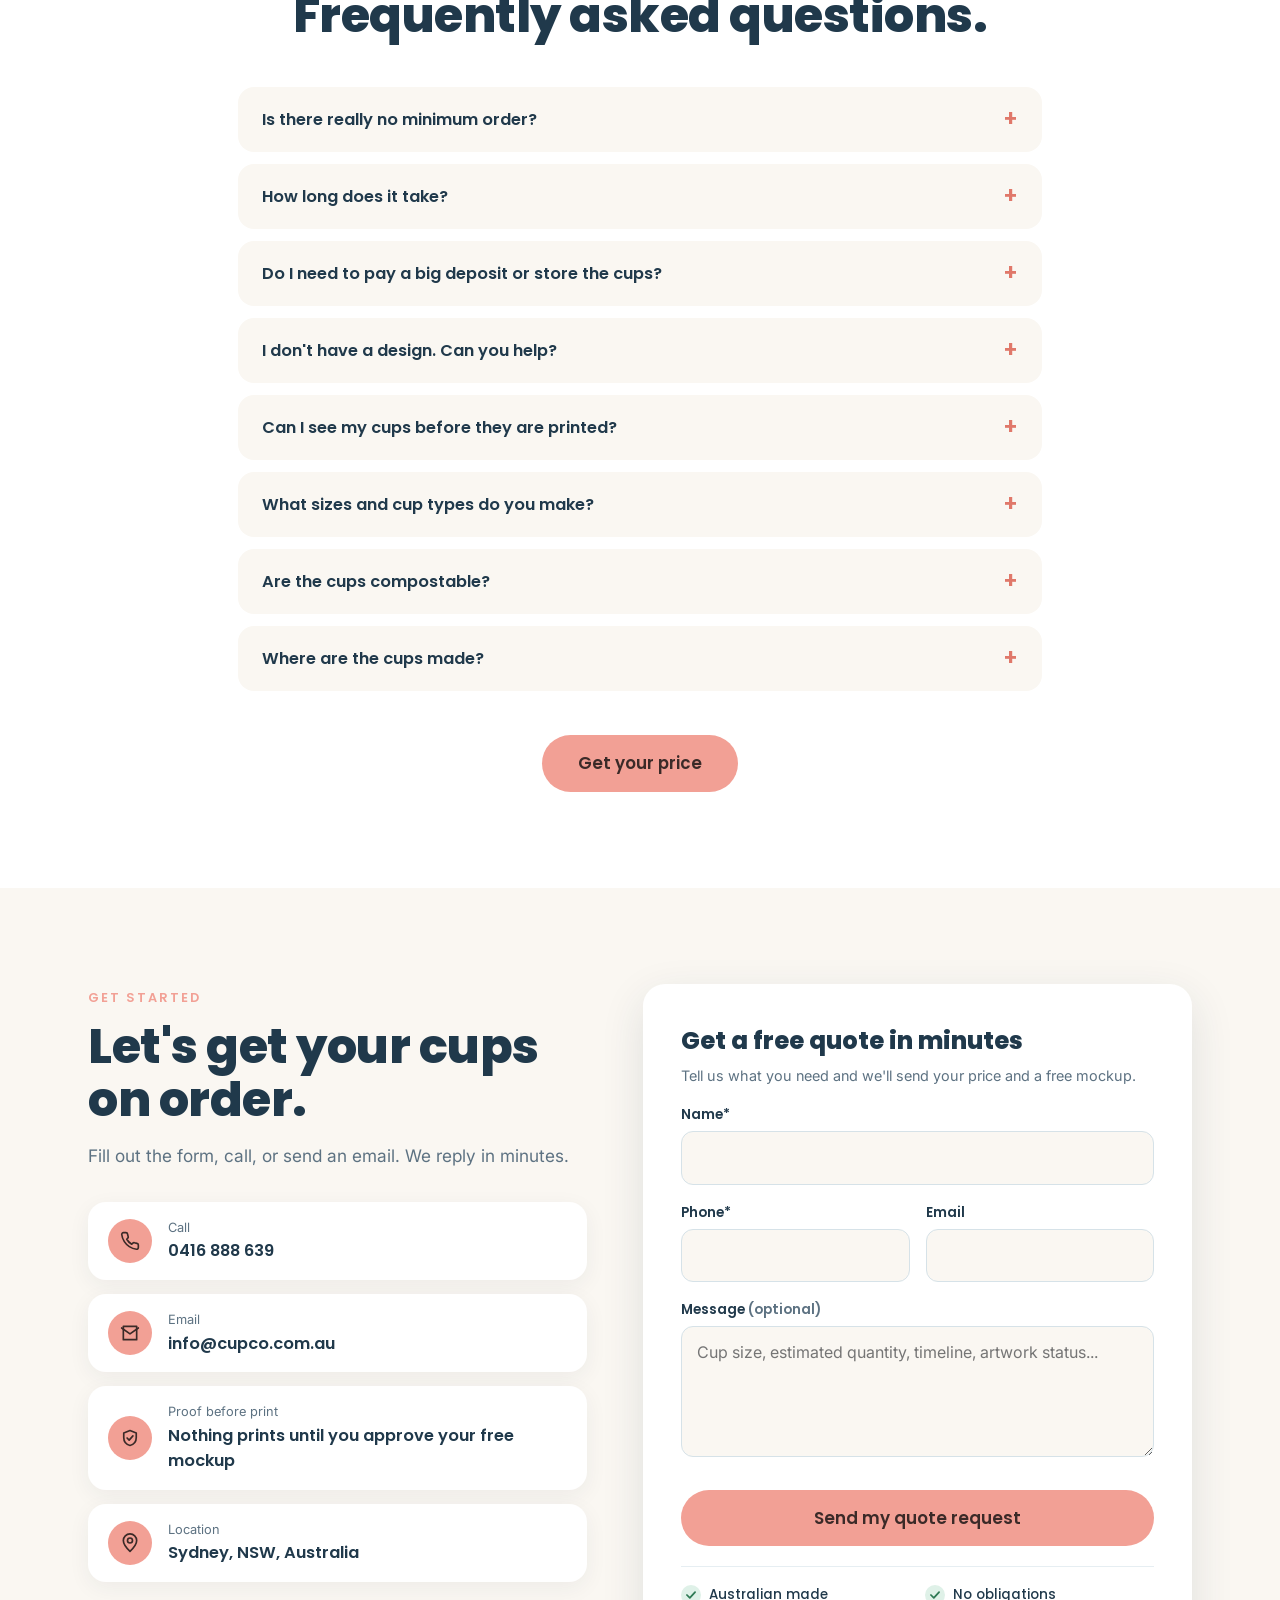
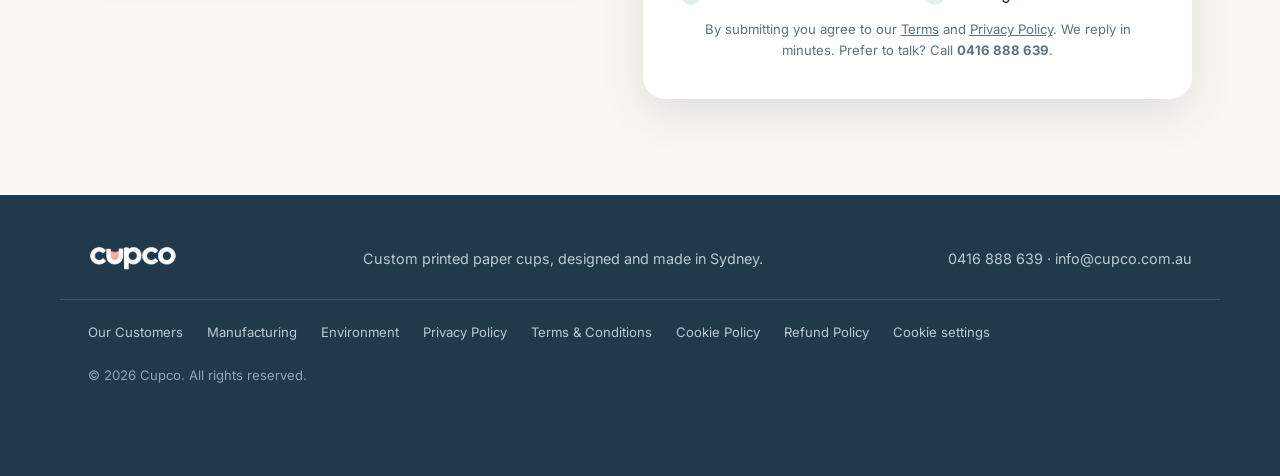
==== commit 815a58c5: "Nav: Company dropdown with Manufacturing and Environment Co-Authored-By: Claude Sonnet 5.5 <noreply@" ====
--- a/index.html
+++ b/index.html
@@ -291,7 +291,7 @@
 }
 @media(max-width:900px){
   .nav{grid-template-columns:auto 1fr auto;padding:16px 20px;gap:12px}
-  .nav-left,.nav-right .nl{display:none}.nav-right{grid-column:3}.call{padding:9px 24px}
+  .nav-left,.nav-right .nl,.nav-right .dd{display:none}.nav-right{grid-column:3}.call{padding:9px 24px}
   .hero{background-position:70% bottom;background-size:auto 55%,cover;background-image:url("assets/hero.jpg"),linear-gradient(180deg,#5aaff8,#6ebbfb);background-repeat:no-repeat}
   .copy{left:20px;right:20px;top:110px;transform:none}
   .copy h1{font-size:clamp(40px,12.5vw,70px)}
@@ -307,6 +307,16 @@
   .sticky a{flex:1;text-align:center;padding:13px;border-radius:99px;font:600 .95rem 'Poppins'}
   .sticky .a{background:var(--navy);color:#fff}.sticky .b{background:var(--coral);color:#3b2a28}
 }
+
+@media(min-width:901px) and (max-width:1180px){.nav{padding-left:24px;padding-right:24px}.nav-links,.nav-right{gap:18px;font-size:14px}.call{padding:9px 20px;font-size:14px}}
+.dd{position:relative}
+.dd-btn{background:none;border:0;color:inherit;font:inherit;font-weight:600;cursor:pointer;display:flex;align-items:center;gap:6px;padding:6px 0}
+.dd-btn svg{transition:transform .15s}.dd.open .dd-btn svg,.dd:hover .dd-btn svg{transform:rotate(180deg)}
+.dd-menu{display:none;position:absolute;top:calc(100% + 14px);left:50%;transform:translateX(-50%);min-width:200px;background:#fff;border-radius:14px;box-shadow:0 14px 40px rgba(32,57,75,.22);padding:8px;z-index:30}
+.dd-menu::before{content:"";position:absolute;left:0;right:0;top:-16px;height:16px}
+.dd:hover .dd-menu,.dd:focus-within .dd-menu,.dd.open .dd-menu{display:block}
+.dd-menu a{display:block;padding:11px 16px;border-radius:10px;color:#20394B!important;font-weight:600;font-size:.95rem;opacity:1!important}
+.dd-menu a:hover{background:#A9D9E9}
 </style>
 </head>
 <body>
@@ -321,7 +331,7 @@
     </div>
     <a class="logo" href="#" aria-label="Cupco"><img src="assets/logo-white.png" alt="Cupco"></a>
     <div class="nav-links nav-right">
-      <a href="#roi" class="nl">ROI</a>
+      <a href="#roi" class="nl">ROI</a><div class="dd"><button type="button" class="dd-btn" aria-expanded="false" aria-haspopup="true">Company <svg viewBox="0 0 24 24" width="14" height="14" aria-hidden="true"><path d="m6 9 6 6 6-6" fill="none" stroke="currentColor" stroke-width="2.4" stroke-linecap="round" stroke-linejoin="round"/></svg></button><div class="dd-menu"><a href="manufacturing.html">Manufacturing</a><a href="environment.html">Environment</a></div></div>
       <a href="#contact" class="nl">Contact Us</a>
       <a class="call" href="tel:+61416888639">Call Now</a>
     </div>
@@ -780,5 +790,12 @@
 })();
 </script>
 <script src="consent.js"></script>
+<script>
+(function(){var d=document.querySelector('.dd');if(!d)return;var b=d.querySelector('.dd-btn');
+function set(o){d.classList.toggle('open',o);b.setAttribute('aria-expanded',o?'true':'false');}
+b.addEventListener('click',function(e){e.stopPropagation();set(!d.classList.contains('open'));});
+document.addEventListener('click',function(e){if(!d.contains(e.target))set(false);});
+document.addEventListener('keydown',function(e){if(e.key==='Escape')set(false);});})();
+</script>
 </body>
 </html>
